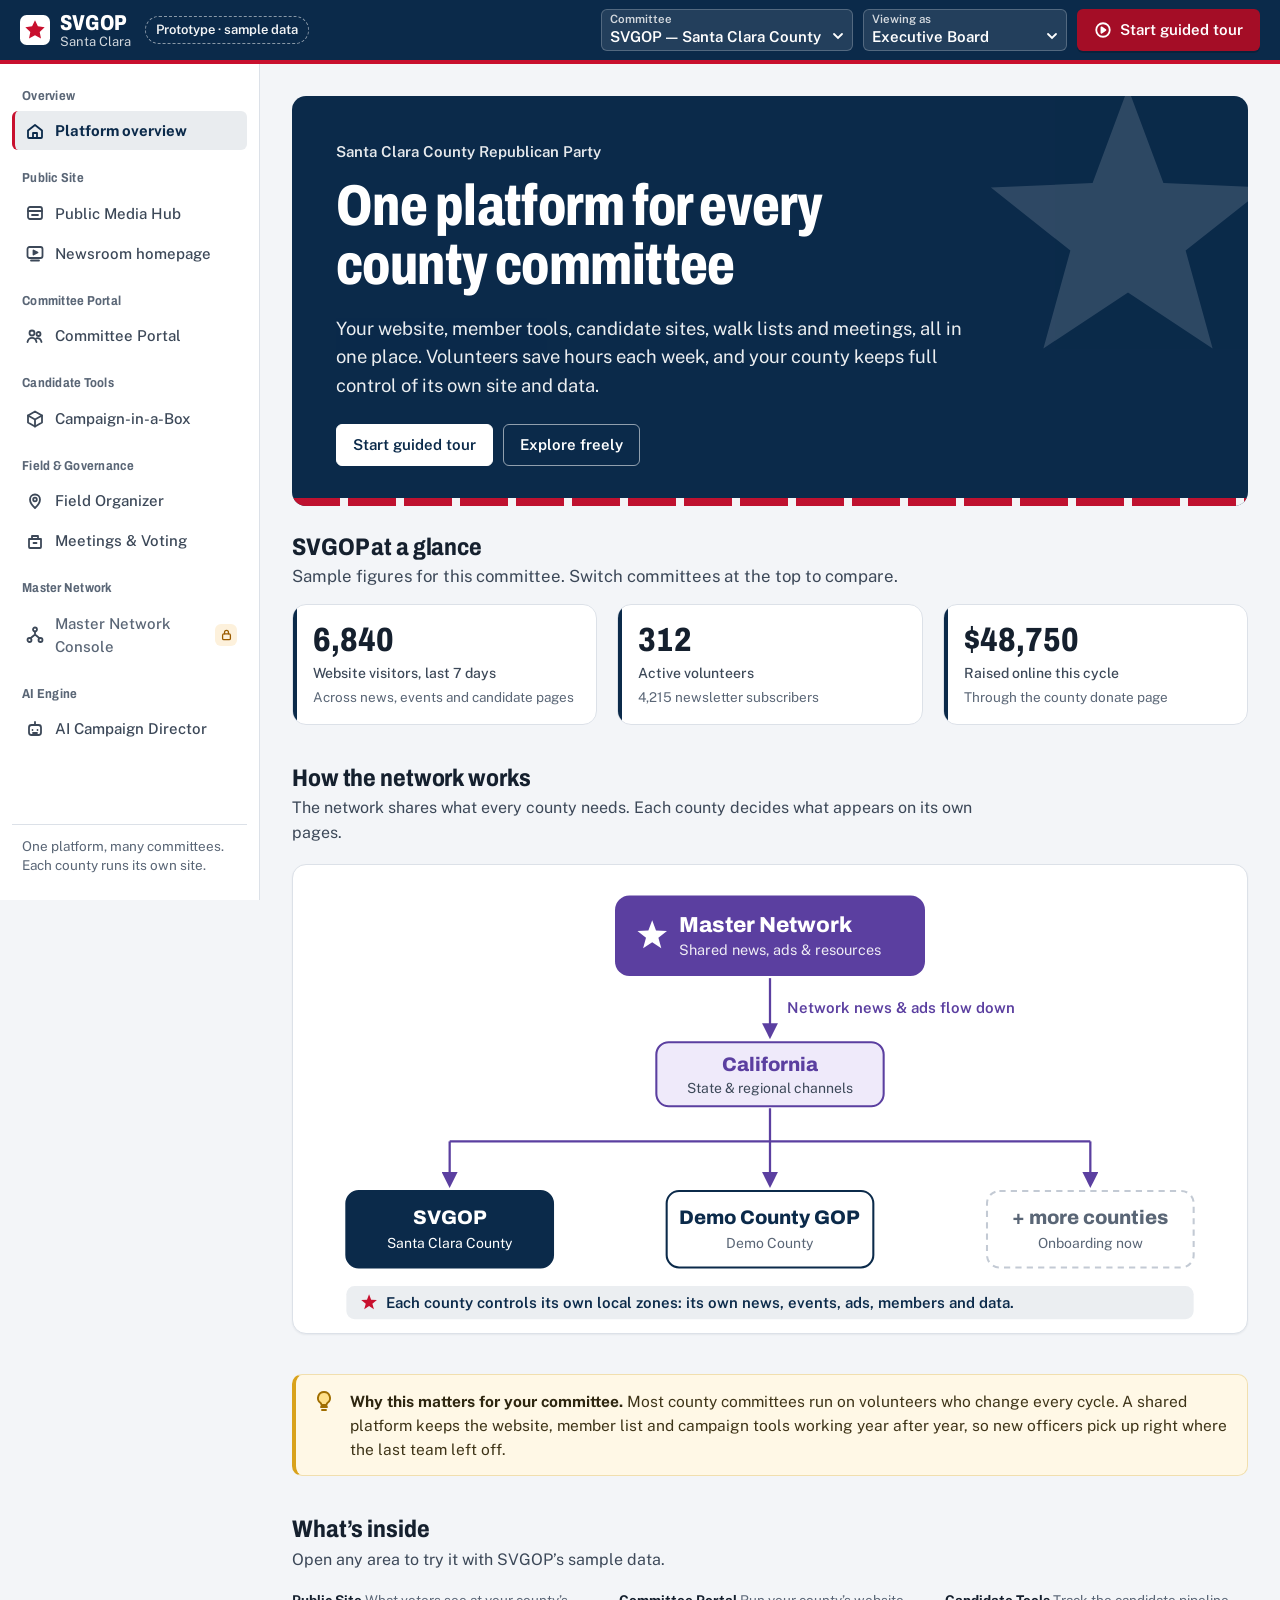
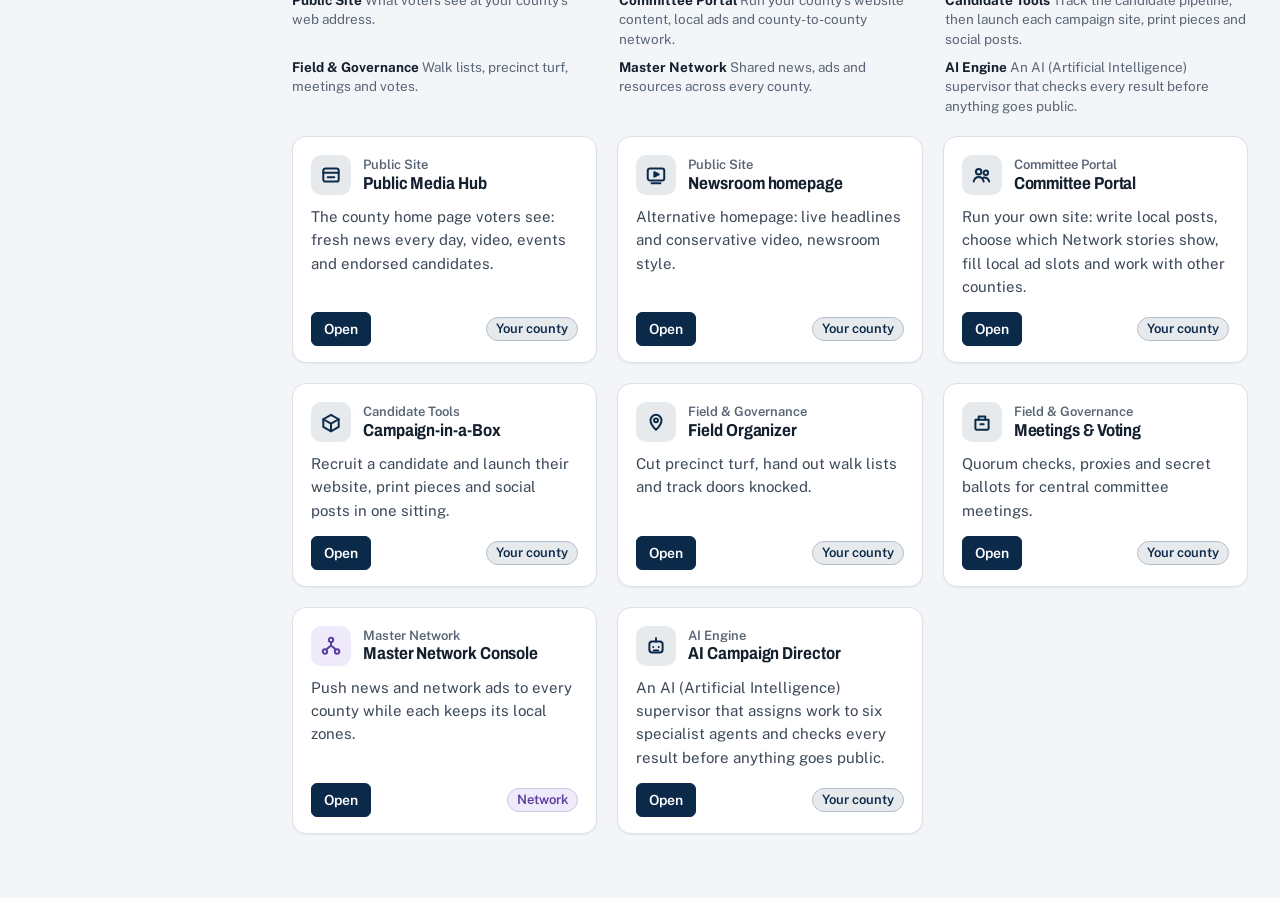
==== index.html @ c419fc0f "Import RCCC Network prototype from claude.ai artifact Static HTML/CSS/JS site, moved over as-is. ind" ====
<!doctype html>
<html lang="en">
<head>
  <meta charset="utf-8">
  <meta name="viewport" content="width=device-width,initial-scale=1,viewport-fit=cover">
  <title>RCCC Network Prototype</title>
  <meta name="description" content="Clickable stakeholder prototype of one shared platform for every Republican County Central Committee. Sample data only.">
  <style>:root{color-scheme:light;box-sizing:border-box;padding-top:env(safe-area-inset-top,0px);padding-bottom:env(safe-area-inset-bottom,0px)}html{scroll-padding-top:env(safe-area-inset-top,0px)}body{margin:0;padding:0;font:14px -apple-system,BlinkMacSystemFont,sans-serif;background:#fff;color:#000}img{max-width:100%}[hidden]:not([hidden=until-found i]){display:none!important}</style>
  <link rel="preconnect" href="https://fonts.googleapis.com">
  <link rel="preconnect" href="https://fonts.gstatic.com" crossorigin>
  <link rel="stylesheet" href="https://fonts.googleapis.com/css2?family=Archivo:wdth,wght@75..100,500..800&family=Public+Sans:ital,wght@0,400;0,500;0,600;0,700;1,400&display=swap">
  <link rel="stylesheet" href="styles.css">
</head>
<body>
  <a class="skip-link" href="#main">Skip to content</a>

  <header class="topbar" id="topbar">
    <button class="menu-btn" id="menu-btn" aria-label="Open menu" aria-controls="sidebar" aria-expanded="false">
      <svg width="22" height="22" viewBox="0 0 20 20" fill="none" stroke="currentColor" stroke-width="2" stroke-linecap="round"><path d="M3 5h14M3 10h14M3 15h14"/></svg>
    </button>

    <a class="wordmark" href="#/overview" aria-label="Home">
      <svg class="wordmark-star" width="30" height="30" viewBox="0 0 32 32" aria-hidden="true">
        <rect width="32" height="32" rx="7" fill="var(--brand-ink)"/>
        <path d="M16 5.5l3.1 6.6 7.2.9-5.3 5 1.4 7.1L16 21.6l-6.4 3.5 1.4-7.1-5.3-5 7.2-.9z" fill="var(--accent)"/>
      </svg>
      <span class="wordmark-text">
        <span class="wordmark-name" id="wordmark-name">SVGOP</span>
        <span class="wordmark-sub" id="wordmark-sub">Santa Clara County</span>
      </span>
    </a>

    <span class="proto-pill" title="Everything here is invented sample data">Prototype · sample data</span>

    <div class="spacer"></div>

    <div class="topbar-controls">
      <label class="switcher" data-tour="tenant-switcher">
        <span class="switcher-label">Committee</span>
        <select id="tenant-select" class="switcher-select" aria-label="Switch committee"></select>
      </label>
      <label class="switcher" data-tour="role-switcher">
        <span class="switcher-label">Viewing as</span>
        <select id="role-select" class="switcher-select" aria-label="Switch role"></select>
      </label>
      <button class="btn btn-tour" id="start-tour" data-tour="start-tour">
        <svg width="18" height="18" viewBox="0 0 20 20" fill="none" stroke="currentColor" stroke-width="2" stroke-linecap="round" stroke-linejoin="round" aria-hidden="true"><circle cx="10" cy="10" r="7.5"/><path d="M8.3 7l4.4 3-4.4 3z" fill="currentColor"/></svg>
        <span>Start guided tour</span>
      </button>
    </div>
  </header>

  <div class="shell">
    <nav class="sidebar" id="sidebar" data-tour="nav" aria-label="Main">
      <div id="nav-list"></div>
      <div class="sidebar-foot small">One platform, many committees. Each county runs its own site.</div>
    </nav>
    <div class="drawer-backdrop" id="drawer-backdrop" aria-hidden="true"></div>
    <main class="main" id="main" tabindex="-1"></main>
  </div>

  <div id="toasts" aria-live="polite"></div>

  <!-- Script order per contract. A missing file 404s and simply registers nothing. -->
  <script src="data.js"></script>
  <script src="core.js"></script>
  <script src="screens/overview.js"></script>
  <script src="screens/public-hub.js"></script>
  <script src="screens/master.js"></script>
  <script src="screens/portal.js"></script>
  <script src="screens/candidate.js"></script>
  <script src="screens/field.js"></script>
  <script src="screens/governance.js"></script>
  <script src="screens/director.js"></script>
  <script src="newsroom-data.js"></script>
  <script src="screens/newsroom.js"></script>
  <script src="tour.js"></script>

</body></html>
---- styles.css ----
/* styles.css — RCCC Network prototype design system (Agent 1).
   Type: Archivo (semi-condensed, heavy) for headings — the voice of yard signs and slate cards;
         Public Sans for body — designed for U.S. government services, very legible at small sizes.
   Layers (z-index): topbar 50 · drawer backdrop 55 · sidebar drawer 60 · modal 900 · toasts 1000.
   Tour overlays should sit at 2000+ (above everything, including modals).
   Header height: --topbar-h (64px desktop, 108px under 900px: two rows, wordmark/tour then switchers). */

:root {
  --brand: #0B2A4A;
  --brand-ink: #FFFFFF;
  --accent: #C8102E;
  --master: #5B3FA0;
  --master-soft: #EFEAFA;

  --bg: #F3F5F8;
  --surface: #FFFFFF;
  --surface-2: #F8F9FB;
  --line: #DCE1E8;
  --line-strong: #C3CAD4;
  --ink: #15202E;
  --ink-2: #3C4858;
  --ink-3: #5A6676;

  --ok: #1B7A43;   --ok-soft: #E3F4EA;
  --warn: #9A5B00; --warn-soft: #FDF1DC;
  --danger: #B42318; --danger-soft: #FDE7E5;
  --info: #1F5E9E; --info-soft: #E5EFFA;

  --font-head: 'Archivo', 'Arial Narrow', system-ui, sans-serif;
  --font-body: 'Public Sans', system-ui, -apple-system, 'Segoe UI', sans-serif;

  --r-sm: 6px;
  --r: 10px;
  --r-lg: 14px;
  --shadow-1: 0 1px 2px rgba(21, 32, 46, .06);
  --shadow-2: 0 10px 30px -12px rgba(21, 32, 46, .28);
  --topbar-h: 64px;
  --sidebar-w: 260px;
  --focus: 0 0 0 3px color-mix(in srgb, var(--brand) 35%, transparent);

  color-scheme: light;
}

*, *::before, *::after { box-sizing: border-box; }
html { -webkit-text-size-adjust: 100%; }
html, body { margin: 0; }
body {
  background: var(--bg);
  color: var(--ink);
  font-family: var(--font-body);
  font-size: 16px;
  line-height: 1.55;
  overflow-x: hidden;
  -webkit-font-smoothing: antialiased;
}
img, svg { max-width: 100%; }
a { color: var(--brand); text-underline-offset: 2px; }
a:hover { color: var(--accent); }
h1, h2, h3, h4 {
  font-family: var(--font-head);
  font-stretch: 85%;
  line-height: 1.15;
  margin: 0 0 .4em;
  color: var(--ink);
  letter-spacing: -0.005em;
}
h1 { font-size: clamp(1.9rem, 1.4rem + 1.8vw, 2.6rem); font-weight: 800; }
h2 { font-size: 1.5rem; font-weight: 750; }
h3 { font-size: 1.2rem; font-weight: 700; }
h4 { font-size: 1.05rem; font-weight: 700; }
p { margin: 0 0 .8em; }
p:last-child { margin-bottom: 0; }
:focus-visible { outline: none; box-shadow: var(--focus); border-radius: 4px; }
.skip-link { position: absolute; left: -9999px; top: 8px; z-index: 3000; background: var(--surface); padding: 8px 12px; border-radius: var(--r-sm); }
.skip-link:focus { left: 8px; }

/* ================= Shell ================= */
.topbar {
  position: sticky; top: 0; z-index: 50;
  height: var(--topbar-h);
  display: flex; align-items: center; gap: 14px;
  padding: 0 20px;
  background: var(--brand);
  color: var(--brand-ink);
  border-bottom: 4px solid var(--accent);
  transition: background-color .35s ease, border-color .35s ease;
}
.menu-btn {
  display: none;
  background: transparent; border: 0; color: inherit; cursor: pointer;
  width: 40px; height: 40px; border-radius: var(--r-sm);
  align-items: center; justify-content: center;
}
.menu-btn:hover { background: rgba(255,255,255,.12); }
.wordmark { display: flex; align-items: center; gap: 10px; color: inherit; text-decoration: none; min-width: 0; }
.wordmark:hover { color: inherit; }
.wordmark-star { flex: none; }
.wordmark-text { display: flex; flex-direction: column; line-height: 1.05; min-width: 0; }
.wordmark-name { font-family: var(--font-head); font-stretch: 80%; font-weight: 800; font-size: 1.35rem; letter-spacing: .01em; white-space: nowrap; }
.wordmark-sub { font-size: 13px; opacity: .82; white-space: nowrap; }
.proto-pill {
  font-size: 13px; font-weight: 600; white-space: nowrap;
  padding: 3px 10px; border-radius: 999px;
  border: 1px dashed rgba(255,255,255,.55);
  color: inherit; opacity: .95;
}
.topbar-controls { display: flex; align-items: center; gap: 10px; }
.switcher {
  display: flex; flex-direction: column; gap: 0;
  background: rgba(255,255,255,.1);
  border: 1px solid rgba(255,255,255,.22);
  border-radius: var(--r-sm);
  padding: 3px 8px 4px;
}
.switcher-label { font-size: 11.5px; opacity: .8; line-height: 1.2; font-weight: 600; }
/* note: 11.5px label is decorative chrome next to a 15px control; real content min is 13px */
.switcher-select {
  appearance: none; -webkit-appearance: none;
  background: transparent url("data:image/svg+xml,%3Csvg xmlns='http://www.w3.org/2000/svg' width='12' height='12' viewBox='0 0 12 12'%3E%3Cpath d='M2 4l4 4 4-4' fill='none' stroke='white' stroke-width='1.8' stroke-linecap='round'/%3E%3C/svg%3E") no-repeat right 0 center;
  border: 0; color: inherit; font: 600 15px/1.3 var(--font-body);
  padding: 0 18px 0 0; cursor: pointer; max-width: 260px;
}
.switcher-select option { color: var(--ink); background: #fff; }
.switcher:focus-within { box-shadow: 0 0 0 3px rgba(255,255,255,.45); }
/* .btn.btn-tour outranks .btn defined later */
.btn.btn-tour {
  background: color-mix(in srgb, var(--accent) 82%, black); color: #fff; border-color: transparent;
  box-shadow: 0 2px 0 rgba(0,0,0,.18);
}
.btn.btn-tour:hover { color: #fff; background: color-mix(in srgb, var(--accent) 70%, black); }

.shell { display: flex; align-items: flex-start; min-height: calc(100vh - var(--topbar-h)); }
.sidebar {
  position: sticky; top: var(--topbar-h);
  width: var(--sidebar-w); flex: none;
  height: calc(100vh - var(--topbar-h));
  overflow-y: auto;
  background: var(--surface);
  border-right: 1px solid var(--line);
  padding: 18px 12px 24px;
  display: flex; flex-direction: column;
}
#nav-list { flex: 1; }
.nav-group { margin-bottom: 14px; }
.nav-group-label {
  font-family: var(--font-head); font-stretch: 85%; font-weight: 700;
  font-size: 13px; color: var(--ink-3);
  padding: 4px 10px; letter-spacing: .02em;
}
.nav-item {
  display: flex; align-items: center; gap: 10px;
  padding: 8px 10px; margin: 1px 0;
  border-radius: var(--r-sm);
  color: var(--ink-2); text-decoration: none; font-weight: 500; font-size: 15px;
  border-left: 3px solid transparent;
}
.nav-item:hover { background: var(--surface-2); color: var(--ink); }
.nav-item.active {
  background: color-mix(in srgb, var(--brand) 9%, white);
  color: var(--brand); font-weight: 700;
  border-left-color: var(--accent);
}
.nav-icon { display: inline-flex; width: 20px; height: 20px; flex: none; }
.nav-icon svg { width: 20px; height: 20px; }
.nav-text { flex: 1; min-width: 0; }
.nav-item .lock { margin-left: auto; }
.nav-item.is-locked .nav-text { color: var(--ink-3); }
.nav-item.is-locked.active .nav-text { color: var(--brand); }
.sidebar-foot { color: var(--ink-3); padding: 12px 10px 0; border-top: 1px solid var(--line); margin-top: 8px; }
.drawer-backdrop { display: none; }

.main { flex: 1; min-width: 0; outline: none; }
.screen { min-height: 60vh; }

/* ================= Layout ================= */
.page { max-width: 1180px; margin: 0 auto; padding: 32px 32px 64px; }
.page-head { display: flex; flex-wrap: wrap; align-items: flex-end; gap: 12px 20px; margin-bottom: 24px; }
.page-head > :first-child { flex: 1 1 340px; min-width: 0; }
.page-head h1 { margin-bottom: .15em; }
.page-head p { color: var(--ink-2); font-size: 1.05rem; max-width: 68ch; margin: 0; }
.grid-2, .grid-3, .grid-4 { display: grid; gap: 20px; }
.grid-2 { grid-template-columns: repeat(2, minmax(0, 1fr)); }
.grid-3 { grid-template-columns: repeat(3, minmax(0, 1fr)); }
.grid-4 { grid-template-columns: repeat(4, minmax(0, 1fr)); }
@media (max-width: 1000px) {
  .ov-legend { grid-template-columns: repeat(2, minmax(0, 1fr)); }
  .grid-4 { grid-template-columns: repeat(2, minmax(0, 1fr)); }
}
@media (max-width: 720px) {
  .grid-2, .grid-3, .grid-4 { grid-template-columns: minmax(0, 1fr); }
}
.stack { display: flex; flex-direction: column; gap: 16px; }
.stack > * { margin-top: 0; margin-bottom: 0; }
.row { display: flex; flex-wrap: wrap; align-items: center; gap: 10px; }
.spacer { flex: 1; }

/* ================= Surfaces ================= */
.card {
  background: var(--surface);
  border: 1px solid var(--line);
  border-radius: var(--r-lg);
  box-shadow: var(--shadow-1);
  min-width: 0;
}
.card-head {
  display: flex; align-items: center; flex-wrap: wrap; gap: 8px 12px;
  padding: 16px 20px; border-bottom: 1px solid var(--line);
}
.card-head h2, .card-head h3, .card-head h4 { margin: 0; font-size: 1.15rem; }
.card-body { padding: 20px; }
.card > .card-body + .card-body { border-top: 1px solid var(--line); }
.muted { color: var(--ink-3); }
.small { font-size: 13.5px; line-height: 1.45; }

.kpi {
  background: var(--surface); border: 1px solid var(--line); border-radius: var(--r-lg);
  padding: 18px 20px 16px; position: relative; overflow: hidden; min-width: 0;
}
.kpi::before { content: ''; position: absolute; left: 0; top: 0; bottom: 0; width: 4px; background: var(--brand); }
.kpi-value {
  font-family: var(--font-head); font-stretch: 80%; font-weight: 800;
  font-size: 2.1rem; line-height: 1.05; color: var(--ink);
  font-variant-numeric: tabular-nums;
}
.kpi-label { font-size: 14px; color: var(--ink-2); margin-top: 4px; font-weight: 500; }
.kpi-delta { display: inline-flex; align-items: center; gap: 3px; font-size: 13.5px; font-weight: 700; margin-top: 6px; }
.kpi-delta.up { color: var(--ok); }
.kpi-delta.up::before { content: '▲'; font-size: 10px; }
.kpi-delta.down { color: var(--danger); }
.kpi-delta.down::before { content: '▼'; font-size: 10px; }

/* ================= Controls ================= */
.btn {
  display: inline-flex; align-items: center; justify-content: center; gap: 8px;
  min-height: 42px; padding: 9px 16px;
  font: 600 15px/1.2 var(--font-body);
  color: var(--ink); background: var(--surface);
  border: 1px solid var(--line-strong); border-radius: var(--r-sm);
  cursor: pointer; text-decoration: none; white-space: nowrap;
  transition: background-color .15s ease, border-color .15s ease, color .15s ease;
}
.btn:hover { background: var(--surface-2); border-color: var(--ink-3); color: var(--ink); }
.btn:disabled, .btn[aria-disabled="true"] { opacity: .5; cursor: not-allowed; }
.btn-primary { background: var(--brand); color: var(--brand-ink); border-color: var(--brand); }
.btn-primary:hover { background: color-mix(in srgb, var(--brand) 86%, black); border-color: color-mix(in srgb, var(--brand) 86%, black); color: var(--brand-ink); }
.btn-ghost { background: transparent; border-color: transparent; color: var(--brand); }
.btn-ghost:hover { background: color-mix(in srgb, var(--brand) 8%, transparent); border-color: transparent; color: var(--brand); }
.btn-sm { min-height: 34px; padding: 6px 12px; font-size: 14px; }

.input, .select, .textarea {
  width: 100%; max-width: 100%;
  font: 400 16px/1.4 var(--font-body); color: var(--ink);
  background: var(--surface); border: 1px solid var(--line-strong); border-radius: var(--r-sm);
  padding: 10px 12px; min-height: 44px;
}
.textarea { min-height: 110px; resize: vertical; line-height: 1.5; }
.select {
  appearance: none; -webkit-appearance: none; padding-right: 36px;
  background: var(--surface) url("data:image/svg+xml,%3Csvg xmlns='http://www.w3.org/2000/svg' width='12' height='12' viewBox='0 0 12 12'%3E%3Cpath d='M2 4l4 4 4-4' fill='none' stroke='%233C4858' stroke-width='1.8' stroke-linecap='round'/%3E%3C/svg%3E") no-repeat right 12px center;
}
.input:focus, .select:focus, .textarea:focus { outline: none; border-color: var(--brand); box-shadow: var(--focus); }
.input::placeholder, .textarea::placeholder { color: #7A8594; }

/* .toggle: wrap a checkbox -> <label class="toggle"><input type="checkbox"> Label</label>
   or use it directly on the input: <input type="checkbox" class="toggle"> */
.toggle { display: inline-flex; align-items: center; gap: 10px; cursor: pointer; font-weight: 500; }
input[type="checkbox"].toggle, .toggle input[type="checkbox"] {
  appearance: none; -webkit-appearance: none; margin: 0; flex: none;
  width: 44px; height: 26px; border-radius: 999px;
  background: var(--line-strong); position: relative; cursor: pointer;
  transition: background-color .18s ease;
}
input[type="checkbox"].toggle::after, .toggle input[type="checkbox"]::after {
  content: ''; position: absolute; top: 3px; left: 3px; width: 20px; height: 20px;
  border-radius: 50%; background: #fff; box-shadow: 0 1px 2px rgba(0,0,0,.25);
  transition: transform .18s ease;
}
input[type="checkbox"].toggle:checked, .toggle input[type="checkbox"]:checked { background: var(--brand); }
input[type="checkbox"].toggle:checked::after, .toggle input[type="checkbox"]:checked::after { transform: translateX(18px); }
input[type="checkbox"].toggle:focus-visible, .toggle input[type="checkbox"]:focus-visible { box-shadow: var(--focus); }

.tabs {
  display: flex; gap: 4px; overflow-x: auto; max-width: 100%;
  border-bottom: 1px solid var(--line); margin-bottom: 20px;
  scrollbar-width: thin;
}
.tab {
  appearance: none; background: none; border: 0; cursor: pointer;
  font: 600 15px/1.2 var(--font-body); color: var(--ink-3);
  padding: 12px 14px 11px; border-bottom: 3px solid transparent; margin-bottom: -1px;
  white-space: nowrap; text-decoration: none;
}
.tab:hover { color: var(--ink); }
.tab.active { color: var(--brand); border-bottom-color: var(--accent); }

.chip {
  display: inline-flex; align-items: center; gap: 6px;
  min-height: 34px; padding: 5px 13px;
  font: 500 14px/1.2 var(--font-body); color: var(--ink-2);
  background: var(--surface); border: 1px solid var(--line-strong); border-radius: 999px;
  cursor: pointer; white-space: nowrap;
}
.chip:hover { border-color: var(--ink-3); color: var(--ink); }
.chip.active { background: var(--brand); color: var(--brand-ink); border-color: var(--brand); }

/* ================= Status ================= */
.badge {
  display: inline-flex; align-items: center; gap: 5px;
  font: 600 13px/1.2 var(--font-body);
  padding: 3px 9px; border-radius: 999px; white-space: nowrap;
  background: var(--surface-2); color: var(--ink-2); border: 1px solid var(--line);
}
.badge-master { background: var(--master-soft); color: var(--master); border-color: color-mix(in srgb, var(--master) 30%, white); }
.badge-local { background: color-mix(in srgb, var(--brand) 10%, white); color: var(--brand); border-color: color-mix(in srgb, var(--brand) 30%, white); }
.badge-ok { background: var(--ok-soft); color: var(--ok); border-color: color-mix(in srgb, var(--ok) 25%, white); }
.badge-warn { background: var(--warn-soft); color: var(--warn); border-color: color-mix(in srgb, var(--warn) 25%, white); }
.badge-danger { background: var(--danger-soft); color: var(--danger); border-color: color-mix(in srgb, var(--danger) 25%, white); }
.lock {
  display: inline-flex; align-items: center; justify-content: center;
  width: 22px; height: 22px; border-radius: 6px; flex: none;
  color: var(--warn); background: var(--warn-soft);
}
.lock:empty::before {
  content: ''; width: 13px; height: 13px; background: currentColor;
  -webkit-mask: url("data:image/svg+xml,%3Csvg xmlns='http://www.w3.org/2000/svg' viewBox='0 0 20 20' fill='none' stroke='black' stroke-width='2.2' stroke-linecap='round'%3E%3Crect x='4' y='9' width='12' height='9' rx='2'/%3E%3Cpath d='M7 9V6.5a3 3 0 0 1 6 0V9'/%3E%3C/svg%3E") center/contain no-repeat;
          mask: url("data:image/svg+xml,%3Csvg xmlns='http://www.w3.org/2000/svg' viewBox='0 0 20 20' fill='none' stroke='black' stroke-width='2.2' stroke-linecap='round'%3E%3Crect x='4' y='9' width='12' height='9' rx='2'/%3E%3Cpath d='M7 9V6.5a3 3 0 0 1 6 0V9'/%3E%3C/svg%3E") center/contain no-repeat;
}

/* ================= Ad slots / zones ================= */
.ad-slot {
  position: relative;
  border: 2px dashed var(--slot-color, var(--line-strong));
  border-radius: var(--r);
  background: color-mix(in srgb, var(--slot-color, #888) 5%, white);
  padding: 30px 16px 16px;
  min-height: 72px;
  min-width: 0;
}
.ad-slot::before {
  position: absolute; top: -2px; left: -2px;
  padding: 3px 10px 4px;
  font: 700 12.5px/1.2 var(--font-body); letter-spacing: .01em;
  color: #fff; background: var(--slot-color);
  border-radius: var(--r) 0 var(--r-sm) 0;
}
.ad-slot.master { --slot-color: var(--master); }
.ad-slot.master::before { content: 'Network slot'; }
.ad-slot.local { --slot-color: var(--brand); }
.ad-slot.local::before { content: 'Local slot'; color: var(--brand-ink); }

/* ================= Tables ================= */
.table-wrap { width: 100%; overflow-x: auto; border: 1px solid var(--line); border-radius: var(--r); background: var(--surface); }
.table { width: 100%; border-collapse: collapse; font-size: 15px; }
.table th, .table td { text-align: left; padding: 11px 14px; border-bottom: 1px solid var(--line); vertical-align: middle; }
.table th {
  font-family: var(--font-head); font-stretch: 85%; font-weight: 700; font-size: 14px;
  color: var(--ink-2); background: var(--surface-2); white-space: nowrap;
}
.table tbody tr:nth-child(even) td { background: #FAFBFC; }
.table tbody tr:hover td { background: color-mix(in srgb, var(--brand) 5%, white); }
.table tbody tr:last-child td { border-bottom: 0; }
.table td.num, .table th.num { text-align: right; font-variant-numeric: tabular-nums; }

/* ================= Explain callout ================= */
.explain {
  position: relative;
  display: block;
  background: #FFF8E6;
  border: 1px solid #F1DFAE;
  border-left: 4px solid #D9A21B;
  border-radius: var(--r);
  padding: 14px 18px 14px 54px;
  color: #3E3418;
  font-size: 15.5px; line-height: 1.55;
}
.explain::before {
  content: ''; position: absolute; left: 16px; top: 14px; width: 24px; height: 24px;
  background: url("data:image/svg+xml,%3Csvg xmlns='http://www.w3.org/2000/svg' viewBox='0 0 24 24' fill='none' stroke='%23A06E00' stroke-width='1.9' stroke-linecap='round' stroke-linejoin='round'%3E%3Cpath d='M9 18h6M10 21h4'/%3E%3Cpath d='M12 3a6 6 0 0 0-3.6 10.8c.6.5 1 1.2 1 2V16h5.2v-.2c0-.8.4-1.5 1-2A6 6 0 0 0 12 3z' fill='%23FFE08A'/%3E%3C/svg%3E") center/contain no-repeat;
}
.explain strong:first-child, .explain b:first-child { color: #2E2610; }
.explain h4, .explain .explain-title { font-family: var(--font-head); font-size: 1.02rem; margin: 0 0 3px; color: #2E2610; }

/* ================= Phone frame ================= */
.phone {
  width: 390px; height: 780px; max-width: 100%;
  margin: 0 auto;
  border: 12px solid #1B222C; border-radius: 46px;
  background: #fff;
  box-shadow: var(--shadow-2), inset 0 0 0 1px rgba(255,255,255,.06);
  position: relative; overflow: hidden;
  display: flex; flex-direction: column;
}
.phone::before {
  content: ''; position: absolute; top: 8px; left: 50%; transform: translateX(-50%);
  width: 110px; height: 26px; border-radius: 16px; background: #1B222C; z-index: 3;
}
.phone > * { flex: none; }
.phone-screen, .phone .phone-body { flex: 1; overflow-y: auto; overflow-x: hidden; padding-top: 42px; }
@media (max-width: 440px) {
  .phone { width: 100%; height: 680px; border-width: 9px; border-radius: 36px; }
}

/* ================= Toasts ================= */
#toasts {
  position: fixed; right: 20px; bottom: 20px; z-index: 1000;
  display: flex; flex-direction: column; gap: 10px; align-items: flex-end;
  pointer-events: none; max-width: calc(100vw - 32px);
}
.toast {
  pointer-events: auto; cursor: pointer;
  display: flex; align-items: flex-start; gap: 10px;
  max-width: 420px; padding: 12px 16px;
  background: #18222F; color: #fff; border-radius: var(--r);
  box-shadow: var(--shadow-2); font-size: 15px; line-height: 1.4;
  opacity: 0; transform: translateY(8px);
  transition: opacity .2s ease, transform .2s ease;
}
.toast.in { opacity: 1; transform: none; }
.toast.out { opacity: 0; transform: translateY(4px); }
.toast-dot { width: 10px; height: 10px; border-radius: 50%; margin-top: 5px; flex: none; background: #7FB2E5; }
.toast-ok .toast-dot { background: #5BD08A; }
.toast-warn .toast-dot { background: #F5B941; }

/* ================= Modal ================= */
.modal-backdrop {
  position: fixed; inset: 0; z-index: 900;
  background: rgba(15, 22, 32, .5);
  display: flex; align-items: center; justify-content: center; padding: 16px;
  opacity: 0; transition: opacity .18s ease;
}
.modal-backdrop.in { opacity: 1; }
.modal {
  width: min(560px, 100%); max-height: calc(100vh - 32px);
  display: flex; flex-direction: column;
  background: var(--surface); border-radius: var(--r-lg); box-shadow: var(--shadow-2);
  transform: translateY(8px); transition: transform .18s ease;
}
.modal-backdrop.in .modal { transform: none; }
.modal-head { display: flex; align-items: center; gap: 12px; padding: 18px 20px 12px; }
.modal-head h2 { margin: 0; flex: 1; font-size: 1.35rem; }
.modal-body { padding: 4px 20px 16px; overflow-y: auto; }
.modal-foot { display: flex; flex-wrap: wrap; justify-content: flex-end; gap: 10px; padding: 14px 20px; border-top: 1px solid var(--line); }

/* ================= States ================= */
.loading-card .card-body, .error-card .card-body { text-align: center; padding: 48px 24px; }
.error-card { border-color: color-mix(in srgb, var(--danger) 35%, white); }
.spinner {
  width: 34px; height: 34px; margin: 0 auto 16px; border-radius: 50%;
  border: 3px solid var(--line); border-top-color: var(--brand);
  animation: spin .9s linear infinite;
}
@keyframes spin { to { transform: rotate(360deg); } }
.avatar { display: inline-block; vertical-align: middle; flex: none; }

/* ================= Overview screen (scoped) ================= */
.ov-hero {
  position: relative; overflow: hidden;
  background: var(--brand); color: var(--brand-ink);
  border-radius: var(--r-lg);
  padding: 44px 44px 40px;
  margin-bottom: 28px;
}
.ov-hero::after {
  /* bunting stripe: brand accent band at the base, like a campaign banner */
  content: ''; position: absolute; left: 0; right: 0; bottom: 0; height: 8px;
  background: repeating-linear-gradient(90deg, var(--accent) 0 48px, #fff 48px 56px);
  opacity: .95;
}
.ov-hero h1 {
  color: inherit; font-stretch: 75%; font-weight: 800;
  font-size: clamp(2.2rem, 1.4rem + 3vw, 3.6rem); line-height: 1.02;
  max-width: 17ch; margin-bottom: .35em; letter-spacing: -0.01em;
}
.ov-hero p { font-size: 1.15rem; max-width: 58ch; opacity: .92; margin-bottom: 24px; }
.ov-hero .btn-primary { background: var(--brand-ink); color: var(--brand); border-color: var(--brand-ink); }
.ov-hero .btn-primary:hover { background: color-mix(in srgb, var(--brand-ink) 88%, var(--brand)); color: var(--brand); }
.ov-hero .btn-outline { background: transparent; color: var(--brand-ink); border-color: color-mix(in srgb, var(--brand-ink) 55%, transparent); }
.ov-hero .btn-outline:hover { background: rgba(255,255,255,.1); color: var(--brand-ink); }
.ov-hero-stars { position: absolute; right: -30px; top: -20px; width: 300px; opacity: .14; pointer-events: none; color: var(--brand-ink); }
.ov-hero-county { display: inline-block; font-weight: 600; font-size: 15px; margin-bottom: 14px; opacity: .9; }
.ov-section { margin-top: 40px; scroll-margin-top: calc(var(--topbar-h) + 16px); }
.ov-section > h2 { margin-bottom: 4px; }
.ov-section > .ov-lede { color: var(--ink-2); margin-bottom: 18px; max-width: 70ch; }
.ov-diagram { padding: 16px 12px 8px; color: var(--ink); }
.ov-diagram svg { display: block; width: 100%; height: auto; }
.ov-diagram .ov-diagram-m { display: none; }
.ov-group { margin-top: 26px; }
.ov-group-head { display: flex; align-items: center; gap: 10px; margin-bottom: 12px; }
.ov-group-head h3 { margin: 0; font-size: 1.15rem; }
.ov-group-head .ov-rule { flex: 1; height: 1px; background: var(--line); }
.ov-mod { display: flex; flex-direction: column; gap: 10px; padding: 18px 18px 16px; height: 100%; }
.ov-mod-top { display: flex; align-items: center; gap: 12px; }
.ov-mod-icon {
  width: 40px; height: 40px; border-radius: 10px; flex: none;
  display: inline-flex; align-items: center; justify-content: center;
  background: color-mix(in srgb, var(--brand) 10%, white); color: var(--brand);
}
.ov-mod-icon.is-master { background: var(--master-soft); color: var(--master); }
.ov-mod-icon svg { width: 22px; height: 22px; }
.ov-mod h4 { margin: 0; font-size: 1.08rem; }
.ov-mod-titles { display: flex; flex-direction: column; min-width: 0; }
.ov-mod-group { font-size: 13px; font-weight: 600; color: var(--ink-3); line-height: 1.3; }
.ov-legend { display: grid; grid-template-columns: repeat(3, minmax(0, 1fr)); gap: 8px 24px; margin: 0 0 20px; color: var(--ink-2); }
.ov-legend-item strong { color: var(--ink); }
.ov-mod p { color: var(--ink-2); font-size: 15px; flex: 1; margin: 0; }
.ov-mod .row { margin-top: 4px; }
.ov-mod.is-placeholder { background: var(--surface-2); border-style: dashed; }

@media (max-width: 720px) {
  .ov-hero { padding: 28px 22px 32px; }
  .ov-hero-stars { width: 180px; }
  .ov-diagram .ov-diagram-d { display: none; }
  .ov-diagram .ov-diagram-m { display: block; }
  .ov-legend { grid-template-columns: minmax(0, 1fr); }
}

/* ================= Responsive shell ================= */
@media (max-width: 1180px) {
  .proto-pill { display: none; }
  .switcher-select { max-width: 170px; }
}
@media (max-width: 900px) {
  :root { --topbar-h: 108px; }
  .topbar { padding: 0 10px; gap: 8px; }
  .menu-btn { display: inline-flex; flex: none; }
  .wordmark-sub { display: none; }
  .wordmark-name { font-size: 1.15rem; }
  .wordmark-star { width: 26px; height: 26px; }
  /* phone: two-row header. Row 1 = menu, wordmark, tour. Row 2 = committee + role switchers. */
  .topbar { height: var(--topbar-h); flex-wrap: wrap; align-content: center; padding: 6px 10px 8px; row-gap: 6px; }
  .topbar-controls { display: contents; }
  .switcher { order: 2; flex: 1 1 40%; min-width: 0; padding: 2px 8px 3px; }
  .switcher-label { font-size: 11.5px; }
  .switcher-select { font-size: 14px; max-width: none; width: 100%; padding-right: 16px; text-overflow: ellipsis; }
  .btn.btn-tour { min-height: 38px; padding: 6px 10px; }
  .sidebar {
    position: fixed; top: var(--topbar-h); left: 0; bottom: 0; height: auto;
    z-index: 60; width: min(300px, 86vw);
    transform: translateX(-105%); transition: transform .22s ease;
    box-shadow: var(--shadow-2);
  }
  body.drawer-open .sidebar { transform: none; }
  .drawer-backdrop {
    display: block; position: fixed; inset: var(--topbar-h) 0 0 0; z-index: 55;
    background: rgba(15,22,32,.4); opacity: 0; pointer-events: none; transition: opacity .2s ease;
  }
  body.drawer-open .drawer-backdrop { opacity: 1; pointer-events: auto; }
  .page { padding: 22px 16px 48px; }
  .proto-pill { display: inline-block; font-size: 13px; padding: 2px 8px; }
}
@media (max-width: 560px) {
  .btn-tour span { display: none; }
  .btn.btn-tour { width: 40px; padding: 0; }
  .topbar { column-gap: 6px; }
  .wordmark { gap: 6px; }
  .wordmark-star { width: 24px; height: 24px; }
  .wordmark-name { max-width: 72px; overflow: hidden; text-overflow: ellipsis; font-size: 1.1rem; }
  .proto-pill { font-size: 12.5px; padding: 2px 7px; }
  #toasts { left: 16px; right: 16px; bottom: 48px; align-items: stretch; }
  .toast { max-width: none; }
}

@media (prefers-reduced-motion: reduce) {
  *, *::before, *::after { transition-duration: 0s !important; animation-duration: 0s !important; }
}
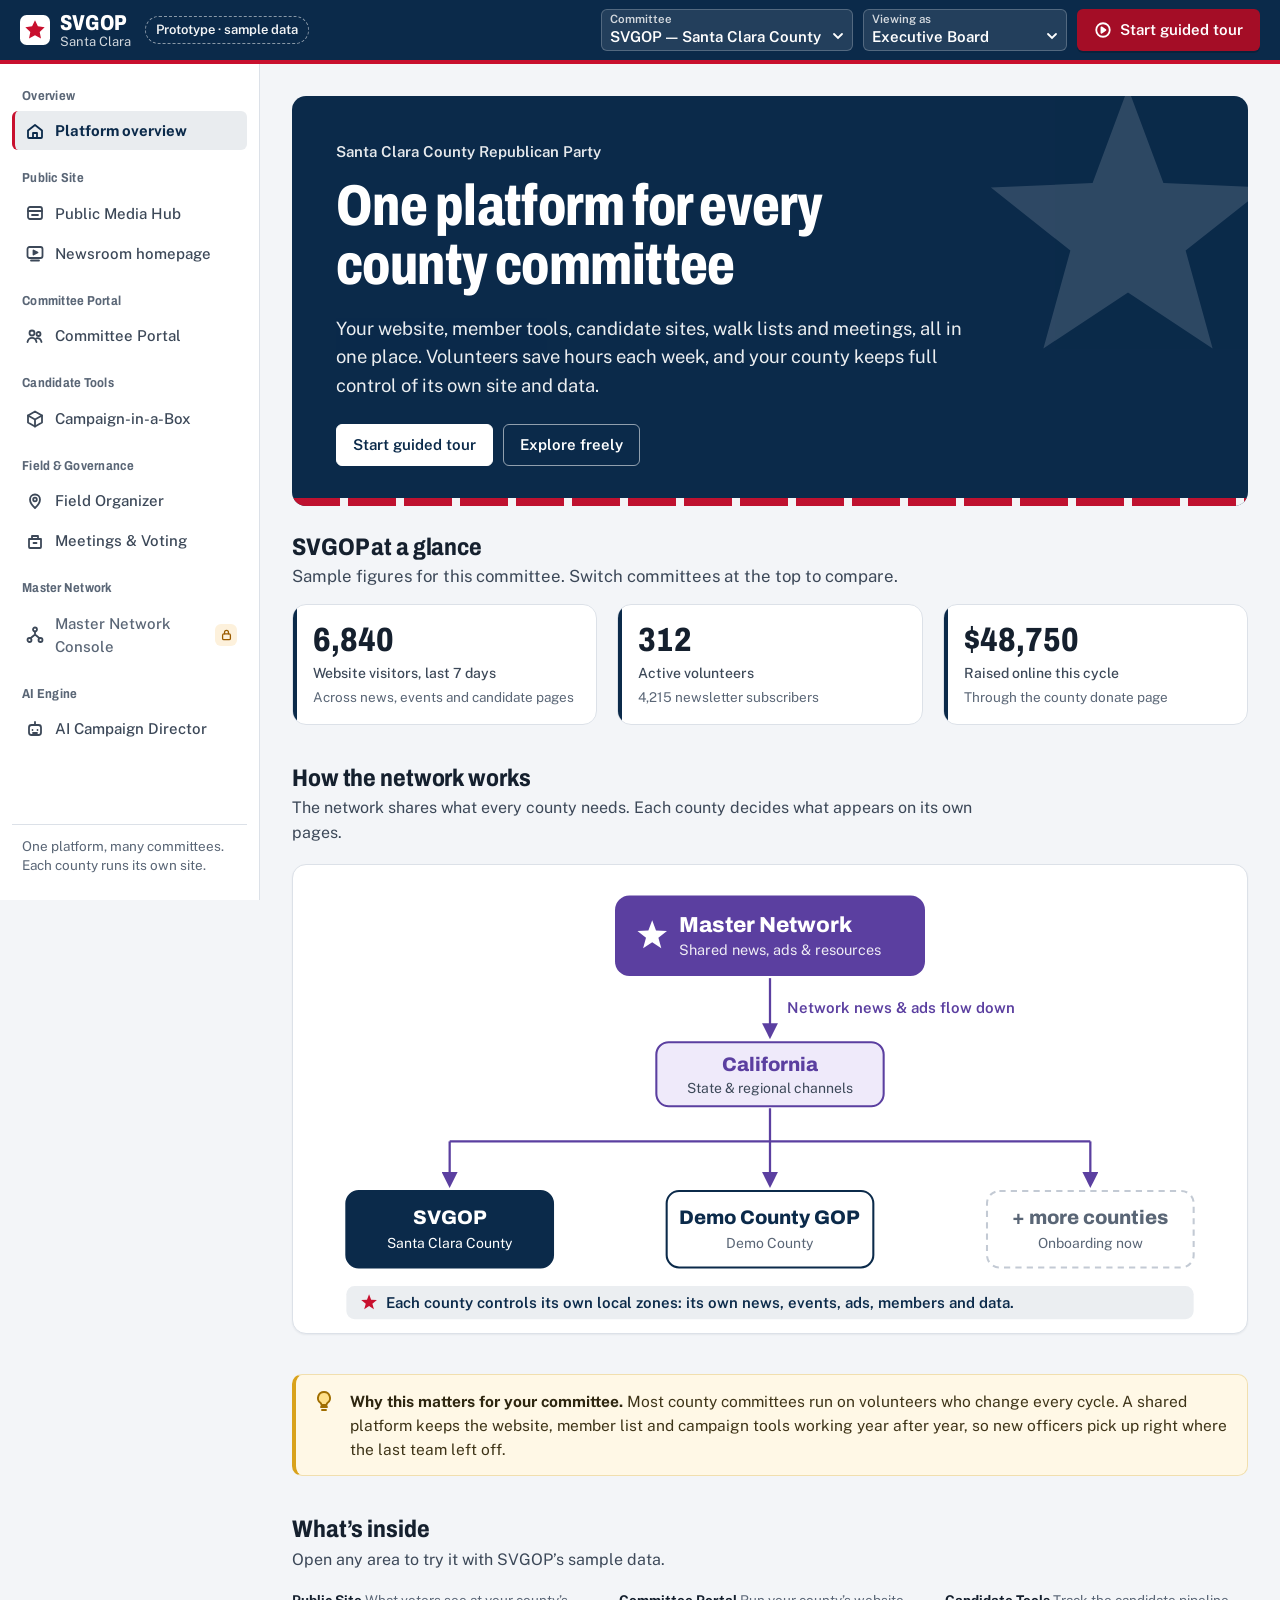
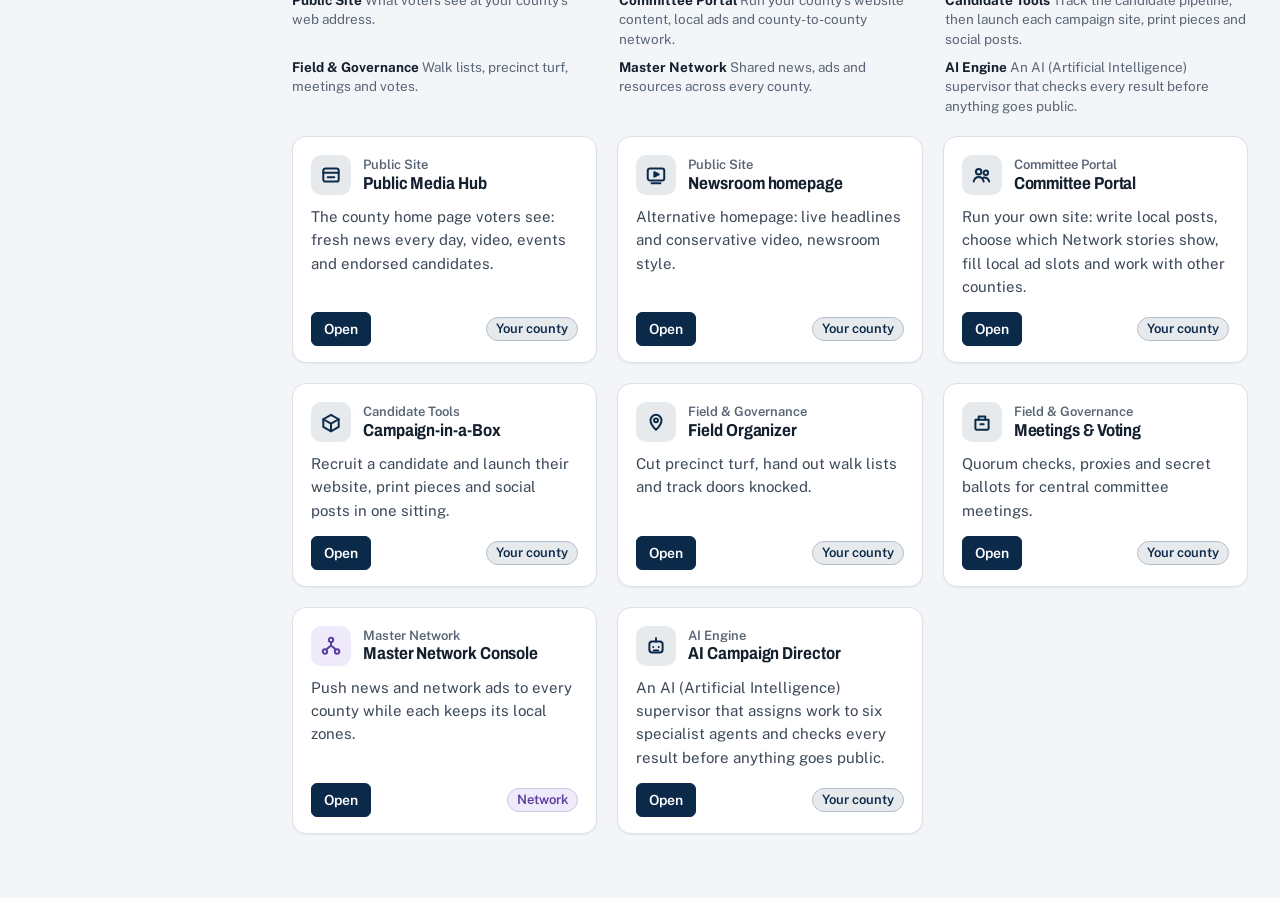
==== commit 0c2aff61: "Put the voter guide and committee info above the fold Imports SVGOP's 2026 General Election voter gu" ====
--- a/index.html
+++ b/index.html
@@ -64,6 +64,8 @@
   <!-- Script order per contract. A missing file 404s and simply registers nothing. -->
   <script src="data.js"></script>
   <script src="core.js"></script>
+  <script src="voter-guide-data.js"></script>
+  <script src="voter-guide.js"></script>
   <script src="screens/overview.js"></script>
   <script src="screens/public-hub.js"></script>
   <script src="screens/master.js"></script>
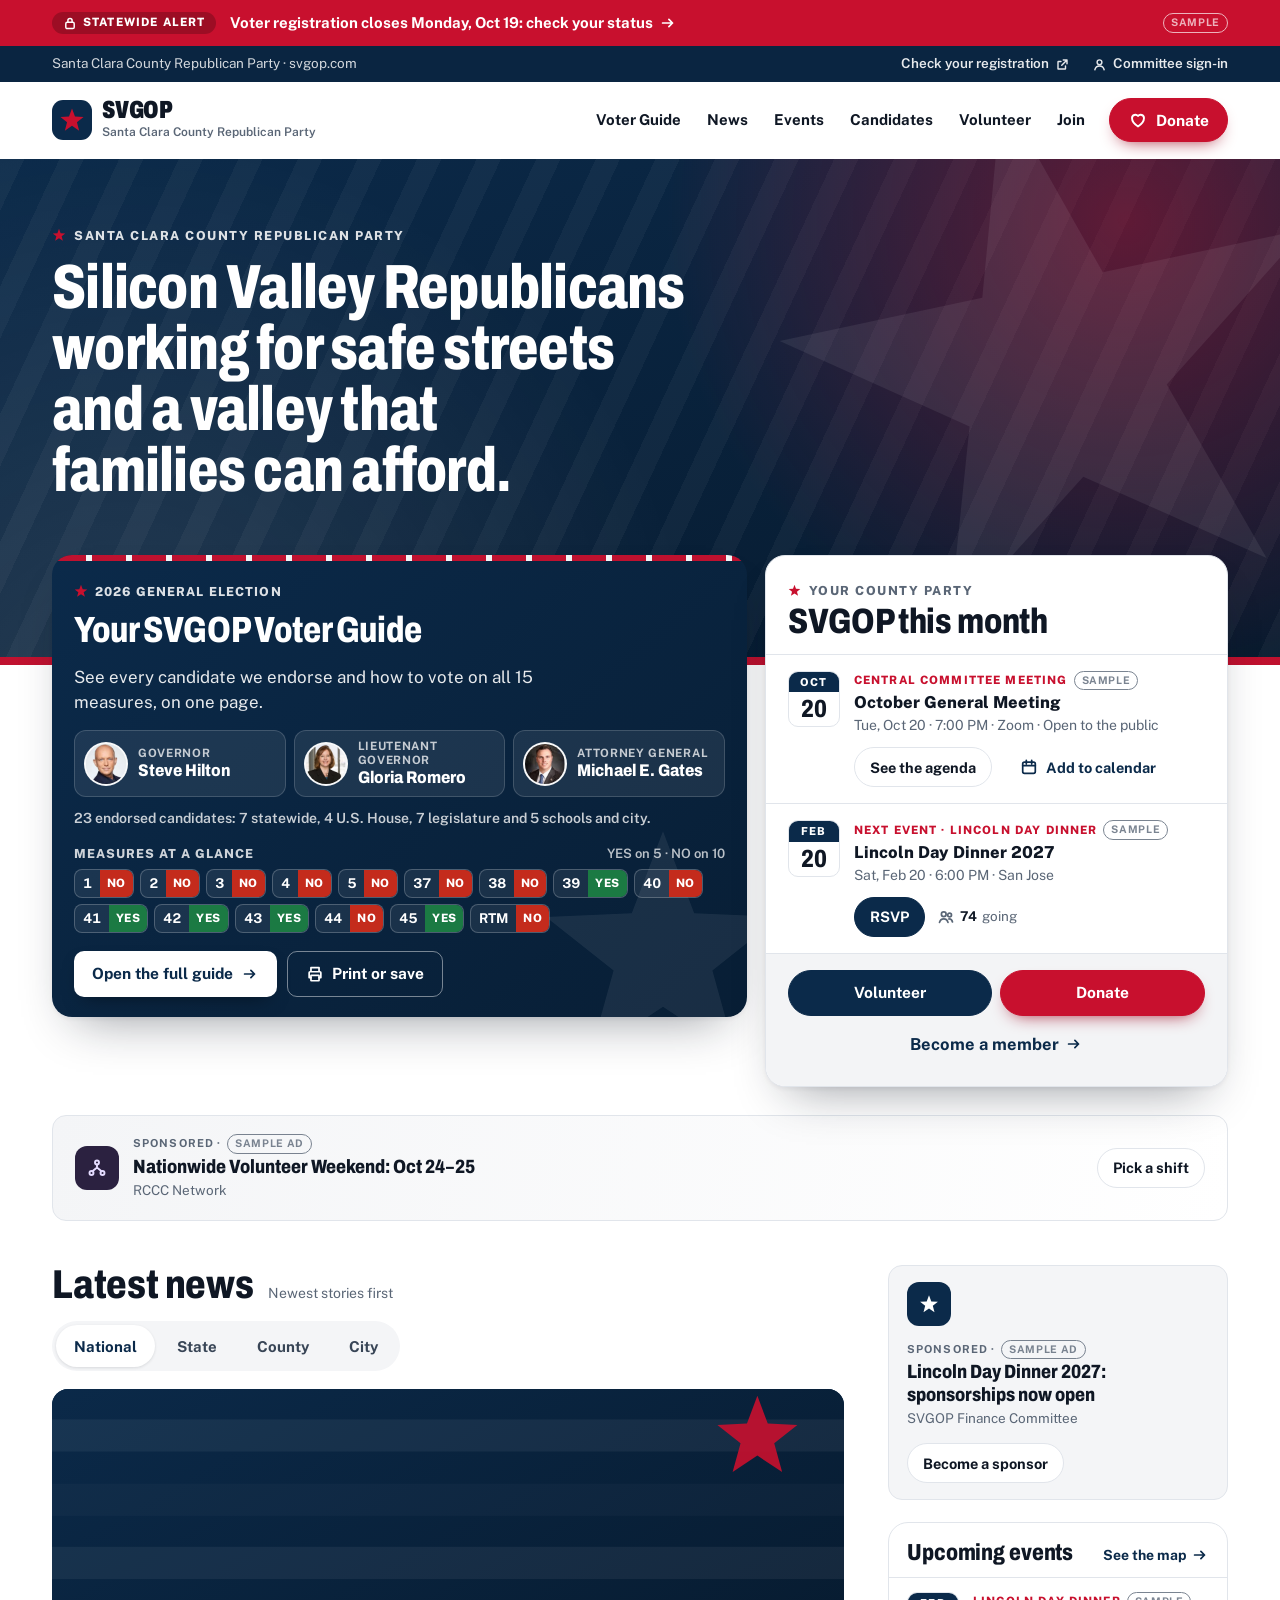
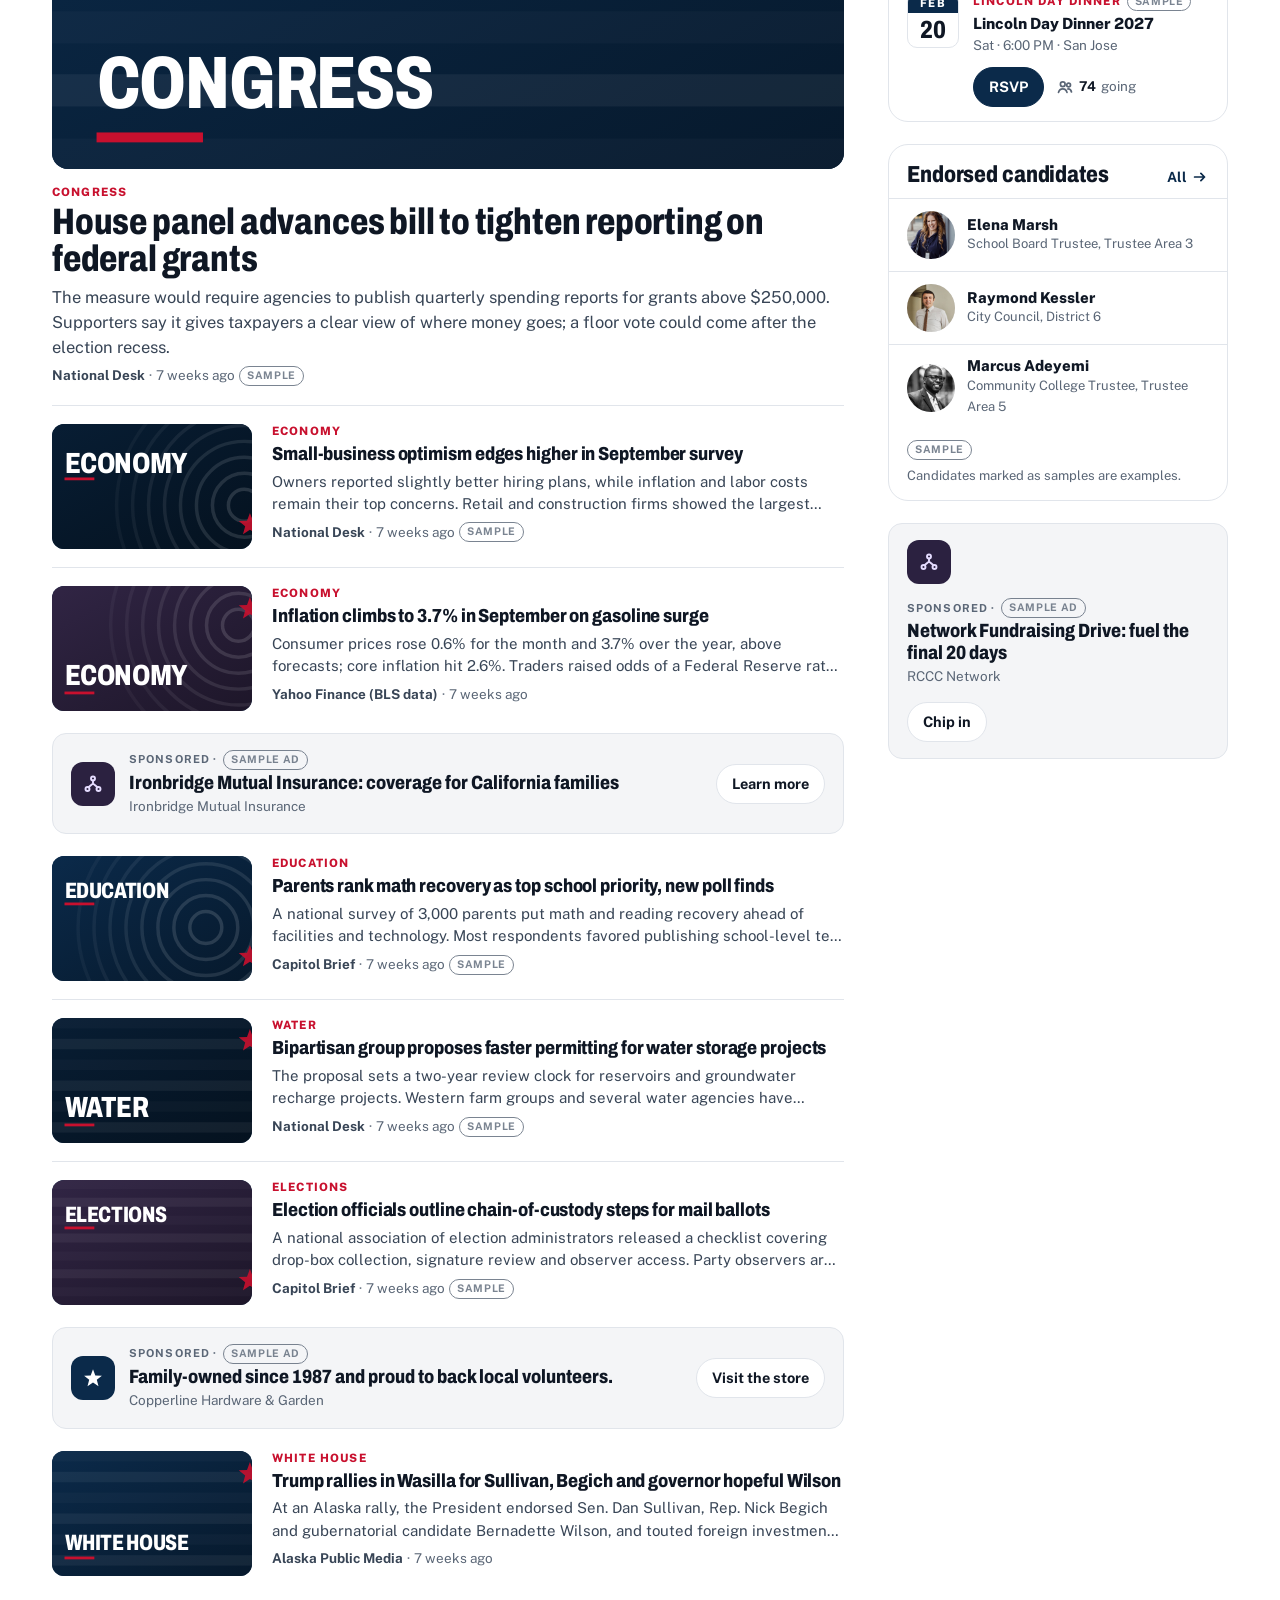
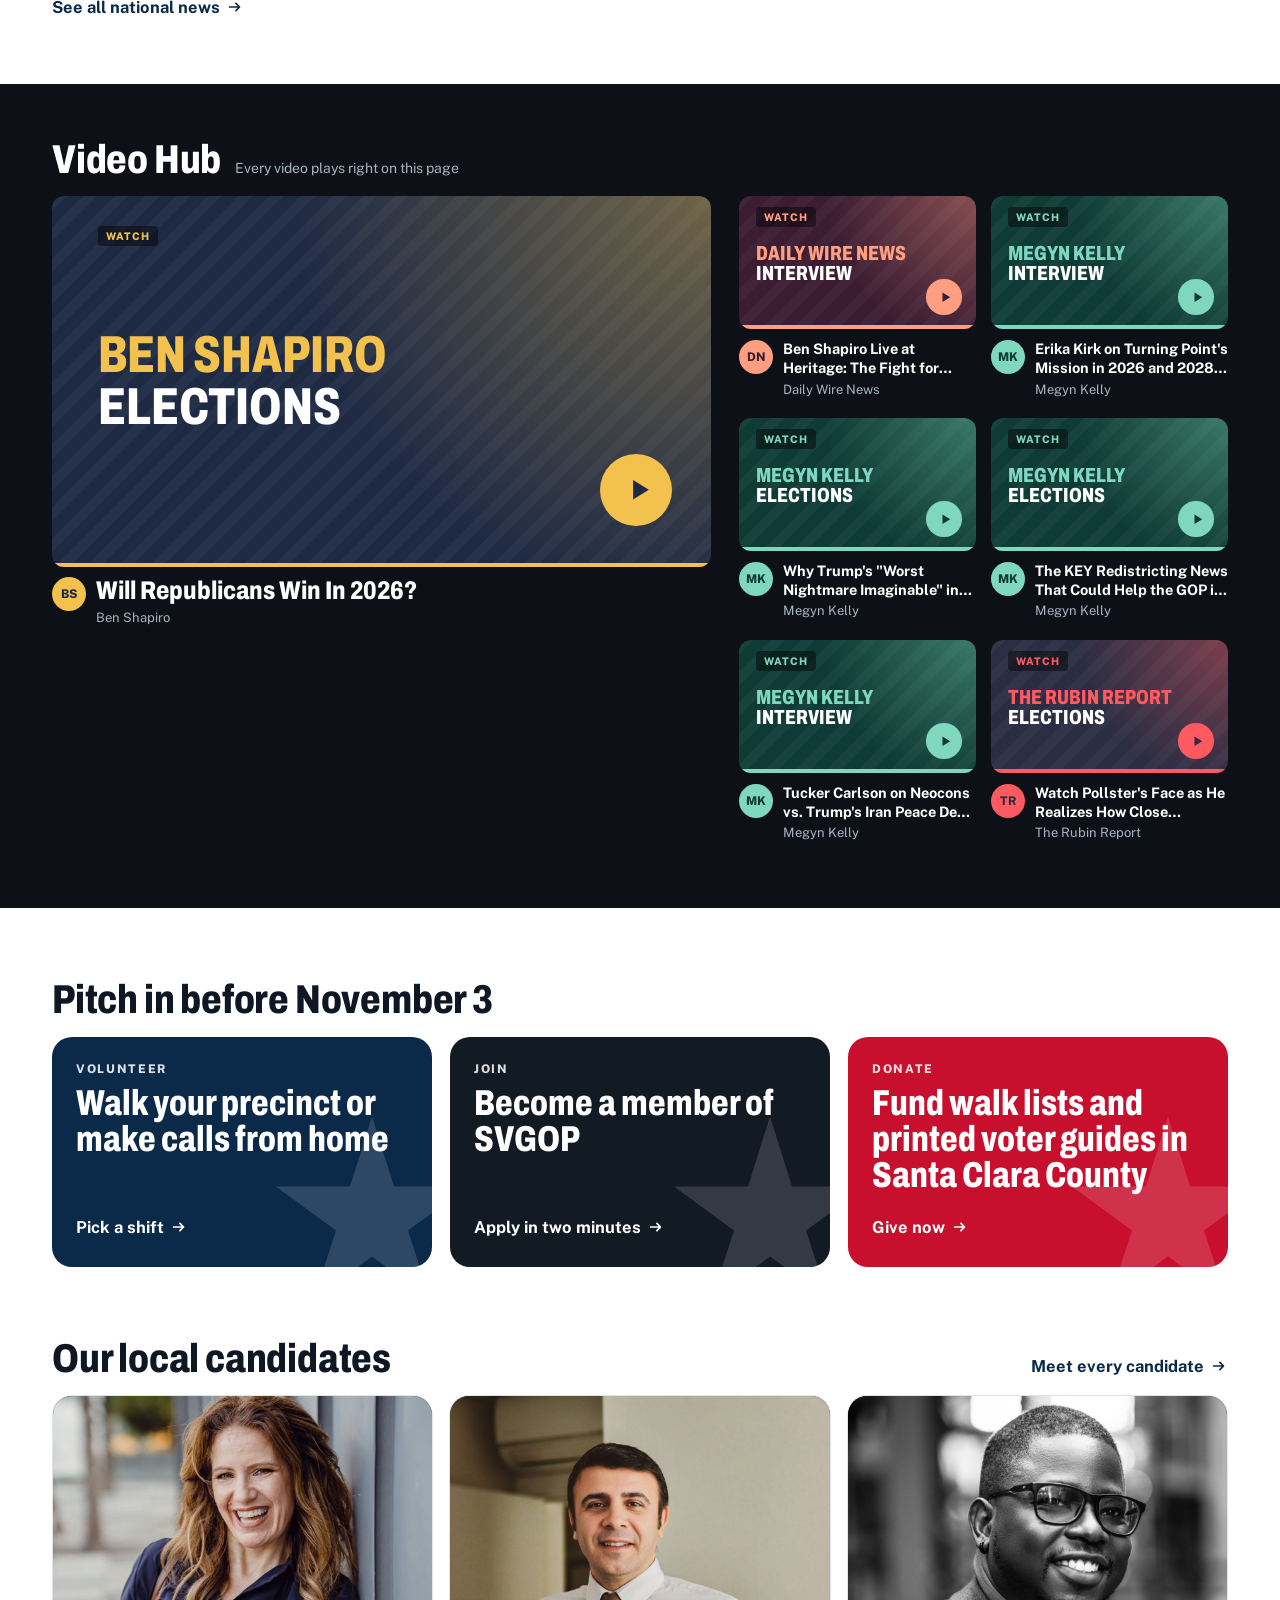
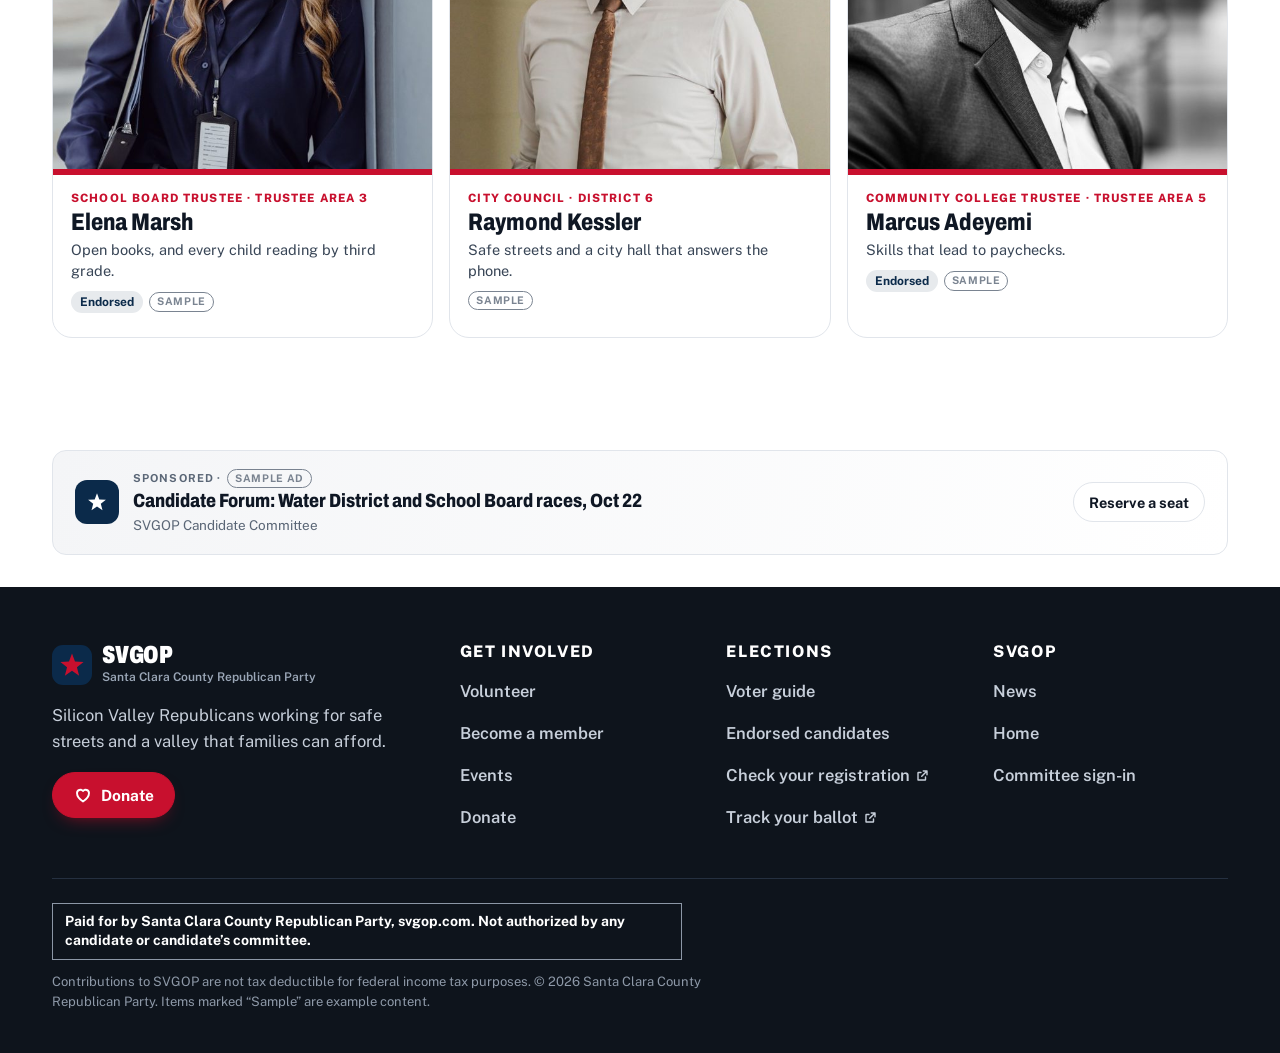
==== commit ca8a0046: "Checkpoint: beyond-prototype rebuild in progress Work in progress, not yet published. Standalone pub" ====
--- a/index.html
+++ b/index.html
@@ -3,79 +3,55 @@
 <head>
   <meta charset="utf-8">
   <meta name="viewport" content="width=device-width,initial-scale=1,viewport-fit=cover">
-  <title>RCCC Network Prototype</title>
-  <meta name="description" content="Clickable stakeholder prototype of one shared platform for every Republican County Central Committee. Sample data only.">
-  <style>:root{color-scheme:light;box-sizing:border-box;padding-top:env(safe-area-inset-top,0px);padding-bottom:env(safe-area-inset-bottom,0px)}html{scroll-padding-top:env(safe-area-inset-top,0px)}body{margin:0;padding:0;font:14px -apple-system,BlinkMacSystemFont,sans-serif;background:#fff;color:#000}img{max-width:100%}[hidden]:not([hidden=until-found i]){display:none!important}</style>
+  <title>SVGOP · Santa Clara County Republican Party</title>
+  <meta name="description" content="Santa Clara County Republican Party: the voter guide, local news, events, endorsed candidates and ways to volunteer, join or donate.">
+  <meta name="theme-color" content="#0B2A4A">
+  <meta property="og:type" content="website">
+  <meta property="og:site_name" content="Santa Clara County Republican Party">
+  <meta property="og:title" content="SVGOP · Santa Clara County Republican Party">
+  <meta property="og:description" content="Santa Clara County Republican Party: the voter guide, local news, events, endorsed candidates and ways to volunteer, join or donate.">
+  <meta property="og:url" content="https://svgop.com/">
+  <meta property="og:image" content="images/voter-guide/svgop-2026-guide-cards.jpg">
+  <meta name="twitter:card" content="summary_large_image">
+  <link rel="icon" href="data:image/svg+xml,%3Csvg xmlns='http://www.w3.org/2000/svg' viewBox='0 0 32 32'%3E%3Crect width='32' height='32' rx='7' fill='%230B2A4A'/%3E%3Cpath d='M16 5.5l3.1 6.6 7.2.9-5.3 5 1.4 7.1L16 21.6l-6.4 3.5 1.4-7.1-5.3-5 7.2-.9z' fill='%23C8102E'/%3E%3C/svg%3E">
+  <script>
+    /* Set county colors and OG text before first paint (no flash of the wrong county). */
+    (function () {
+      var c = new URLSearchParams(location.search).get('county');
+      var map = { svgop: ['#0B2A4A', '#C8102E', 'SVGOP', 'Santa Clara County Republican Party', 'svgop.com'], demo: ['#14532D', '#B7791F', 'Demo County GOP', 'Demo County Republican Party', 'democountygop.org'] };
+      var t = map[c] || map.svgop;
+      var r = document.documentElement.style;
+      r.setProperty('--brand', t[0]); r.setProperty('--accent', t[1]); r.setProperty('--brand-ink', '#FFFFFF');
+      document.title = t[2] + ' · ' + t[3];
+      if (new URLSearchParams(location.search).get('zones') === '1') document.documentElement.className += ' s-zones-on';
+    })();
+  </script>
   <link rel="preconnect" href="https://fonts.googleapis.com">
   <link rel="preconnect" href="https://fonts.gstatic.com" crossorigin>
-  <link rel="stylesheet" href="https://fonts.googleapis.com/css2?family=Archivo:wdth,wght@75..100,500..800&family=Public+Sans:ital,wght@0,400;0,500;0,600;0,700;1,400&display=swap">
+  <link rel="stylesheet" href="https://fonts.googleapis.com/css2?family=Archivo:wdth,wght@62..100,500..900&family=Public+Sans:ital,wght@0,400;0,500;0,600;0,700;0,800;1,400&display=swap">
   <link rel="stylesheet" href="styles.css">
+  <link rel="stylesheet" href="site.css">
 </head>
-<body>
-  <a class="skip-link" href="#main">Skip to content</a>
+<body class="s-body">
+  <a class="s-skip" href="#main">Skip to content</a>
+  <div id="s-alert"></div>
+  <div id="s-header"></div>
+  <main id="main" class="s-main" tabindex="-1">
+    <div class="s-boot" aria-hidden="true"><span></span></div>
+  </main>
+  <div id="s-footer"></div>
+  <div id="s-menu" class="s-menu" aria-hidden="true" hidden></div>
+  <div id="toasts" role="region" aria-label="Notifications" aria-live="polite" aria-relevant="additions"></div>
+  <noscript><p class="s-wrap">This site needs JavaScript to show news, events and the voter guide.</p></noscript>
 
-  <header class="topbar" id="topbar">
-    <button class="menu-btn" id="menu-btn" aria-label="Open menu" aria-controls="sidebar" aria-expanded="false">
-      <svg width="22" height="22" viewBox="0 0 20 20" fill="none" stroke="currentColor" stroke-width="2" stroke-linecap="round"><path d="M3 5h14M3 10h14M3 15h14"/></svg>
-    </button>
-
-    <a class="wordmark" href="#/overview" aria-label="Home">
-      <svg class="wordmark-star" width="30" height="30" viewBox="0 0 32 32" aria-hidden="true">
-        <rect width="32" height="32" rx="7" fill="var(--brand-ink)"/>
-        <path d="M16 5.5l3.1 6.6 7.2.9-5.3 5 1.4 7.1L16 21.6l-6.4 3.5 1.4-7.1-5.3-5 7.2-.9z" fill="var(--accent)"/>
-      </svg>
-      <span class="wordmark-text">
-        <span class="wordmark-name" id="wordmark-name">SVGOP</span>
-        <span class="wordmark-sub" id="wordmark-sub">Santa Clara County</span>
-      </span>
-    </a>
-
-    <span class="proto-pill" title="Everything here is invented sample data">Prototype · sample data</span>
-
-    <div class="spacer"></div>
-
-    <div class="topbar-controls">
-      <label class="switcher" data-tour="tenant-switcher">
-        <span class="switcher-label">Committee</span>
-        <select id="tenant-select" class="switcher-select" aria-label="Switch committee"></select>
-      </label>
-      <label class="switcher" data-tour="role-switcher">
-        <span class="switcher-label">Viewing as</span>
-        <select id="role-select" class="switcher-select" aria-label="Switch role"></select>
-      </label>
-      <button class="btn btn-tour" id="start-tour" data-tour="start-tour">
-        <svg width="18" height="18" viewBox="0 0 20 20" fill="none" stroke="currentColor" stroke-width="2" stroke-linecap="round" stroke-linejoin="round" aria-hidden="true"><circle cx="10" cy="10" r="7.5"/><path d="M8.3 7l4.4 3-4.4 3z" fill="currentColor"/></svg>
-        <span>Start guided tour</span>
-      </button>
-    </div>
-  </header>
-
-  <div class="shell">
-    <nav class="sidebar" id="sidebar" data-tour="nav" aria-label="Main">
-      <div id="nav-list"></div>
-      <div class="sidebar-foot small">One platform, many committees. Each county runs its own site.</div>
-    </nav>
-    <div class="drawer-backdrop" id="drawer-backdrop" aria-hidden="true"></div>
-    <main class="main" id="main" tabindex="-1"></main>
-  </div>
-
-  <div id="toasts" aria-live="polite"></div>
-
-  <!-- Script order per contract. A missing file 404s and simply registers nothing. -->
   <script src="data.js"></script>
-  <script src="core.js"></script>
+  <script src="store.js"></script>
+  <script src="newsroom-data.js"></script>
+  <script src="site.js"></script>
   <script src="voter-guide-data.js"></script>
   <script src="voter-guide.js"></script>
-  <script src="screens/overview.js"></script>
-  <script src="screens/public-hub.js"></script>
-  <script src="screens/master.js"></script>
-  <script src="screens/portal.js"></script>
-  <script src="screens/candidate.js"></script>
-  <script src="screens/field.js"></script>
-  <script src="screens/governance.js"></script>
-  <script src="screens/director.js"></script>
-  <script src="newsroom-data.js"></script>
-  <script src="screens/newsroom.js"></script>
-  <script src="tour.js"></script>
-
-</body></html>+  <script src="site-pages.js"></script>
+  <script src="site-newsroom.js"></script>
+  <script src="site-act.js"></script>
+</body>
+</html>
--- a/styles.css
+++ b/styles.css
@@ -98,12 +98,6 @@
 .wordmark-text { display: flex; flex-direction: column; line-height: 1.05; min-width: 0; }
 .wordmark-name { font-family: var(--font-head); font-stretch: 80%; font-weight: 800; font-size: 1.35rem; letter-spacing: .01em; white-space: nowrap; }
 .wordmark-sub { font-size: 13px; opacity: .82; white-space: nowrap; }
-.proto-pill {
-  font-size: 13px; font-weight: 600; white-space: nowrap;
-  padding: 3px 10px; border-radius: 999px;
-  border: 1px dashed rgba(255,255,255,.55);
-  color: inherit; opacity: .95;
-}
 .topbar-controls { display: flex; align-items: center; gap: 10px; }
 .switcher {
   display: flex; flex-direction: column; gap: 0;
@@ -129,14 +123,19 @@
 }
 .btn.btn-tour:hover { color: #fff; background: color-mix(in srgb, var(--accent) 70%, black); }
 
-.shell { display: flex; align-items: flex-start; min-height: calc(100vh - var(--topbar-h)); }
+/* The sidebar column stretches to the full page height (white to the bottom on long pages);
+   its inner nav stays sticky under the topbar and scrolls on its own. */
+.shell { display: flex; align-items: stretch; min-height: calc(100vh - var(--topbar-h)); }
 .sidebar {
-  position: sticky; top: var(--topbar-h);
+  position: relative;
   width: var(--sidebar-w); flex: none;
-  height: calc(100vh - var(--topbar-h));
-  overflow-y: auto;
   background: var(--surface);
   border-right: 1px solid var(--line);
+}
+.sidebar-inner {
+  position: sticky; top: var(--topbar-h);
+  height: calc(100vh - var(--topbar-h));
+  overflow-y: auto; overscroll-behavior: contain;
   padding: 18px 12px 24px;
   display: flex; flex-direction: column;
 }
@@ -166,7 +165,13 @@
 .nav-item .lock { margin-left: auto; }
 .nav-item.is-locked .nav-text { color: var(--ink-3); }
 .nav-item.is-locked.active .nav-text { color: var(--brand); }
-.sidebar-foot { color: var(--ink-3); padding: 12px 10px 0; border-top: 1px solid var(--line); margin-top: 8px; }
+.sidebar-foot { color: var(--ink-3); padding: 12px 10px 0; border-top: 1px solid var(--line); margin-top: 8px; display: flex; flex-direction: column; align-items: flex-start; gap: 6px; }
+.sample-tag {
+  display: inline-flex; align-items: center; gap: 6px;
+  font: 600 12.5px/1.2 var(--font-body); color: var(--ink-2);
+  padding: 3px 9px; border-radius: 999px; border: 1px dashed var(--line-strong); background: var(--surface-2);
+}
+.sample-tag::before { content: ''; width: 6px; height: 6px; border-radius: 50%; background: var(--warn); }
 .drawer-backdrop { display: none; }
 
 .main { flex: 1; min-width: 0; outline: none; }
@@ -516,8 +521,9 @@
 
 /* ================= Responsive shell ================= */
 @media (max-width: 1180px) {
-  .proto-pill { display: none; }
-  .switcher-select { max-width: 170px; }
+  .switcher-select { max-width: 200px; }
+  .acct-first { display: none; }
+  .acct-btn { padding-right: 8px; }
 }
 @media (max-width: 900px) {
   :root { --topbar-h: 108px; }
@@ -526,27 +532,27 @@
   .wordmark-sub { display: none; }
   .wordmark-name { font-size: 1.15rem; }
   .wordmark-star { width: 26px; height: 26px; }
-  /* phone: two-row header. Row 1 = menu, wordmark, tour. Row 2 = committee + role switchers. */
+  /* phone: two-row header. Row 1 = menu, wordmark, tour, account. Row 2 = committee switcher. */
   .topbar { height: var(--topbar-h); flex-wrap: wrap; align-content: center; padding: 6px 10px 8px; row-gap: 6px; }
   .topbar-controls { display: contents; }
-  .switcher { order: 2; flex: 1 1 40%; min-width: 0; padding: 2px 8px 3px; }
+  .switcher { order: 2; flex: 1 1 100%; min-width: 0; padding: 2px 8px 3px; }
   .switcher-label { font-size: 11.5px; }
   .switcher-select { font-size: 14px; max-width: none; width: 100%; padding-right: 16px; text-overflow: ellipsis; }
   .btn.btn-tour { min-height: 38px; padding: 6px 10px; }
   .sidebar {
     position: fixed; top: var(--topbar-h); left: 0; bottom: 0; height: auto;
-    z-index: 60; width: min(300px, 86vw);
+    z-index: 60; width: min(300px, 86vw); overflow-y: auto; overscroll-behavior: contain;
     transform: translateX(-105%); transition: transform .22s ease;
     box-shadow: var(--shadow-2);
   }
   body.drawer-open .sidebar { transform: none; }
+  .sidebar-inner { position: static; height: auto; min-height: 100%; overflow: visible; }
   .drawer-backdrop {
     display: block; position: fixed; inset: var(--topbar-h) 0 0 0; z-index: 55;
     background: rgba(15,22,32,.4); opacity: 0; pointer-events: none; transition: opacity .2s ease;
   }
   body.drawer-open .drawer-backdrop { opacity: 1; pointer-events: auto; }
   .page { padding: 22px 16px 48px; }
-  .proto-pill { display: inline-block; font-size: 13px; padding: 2px 8px; }
 }
 @media (max-width: 560px) {
   .btn-tour span { display: none; }
@@ -555,11 +561,377 @@
   .wordmark { gap: 6px; }
   .wordmark-star { width: 24px; height: 24px; }
   .wordmark-name { max-width: 72px; overflow: hidden; text-overflow: ellipsis; font-size: 1.1rem; }
-  .proto-pill { font-size: 12.5px; padding: 2px 7px; }
-  #toasts { left: 16px; right: 16px; bottom: 48px; align-items: stretch; }
+  .wordmark-name { max-width: 120px; }
+  .acct-signin svg { display: none; }
+  .acct-signin { padding: 0 14px; font-size: 14.5px; }
+  #toasts { left: 12px; right: 12px; bottom: calc(14px + env(safe-area-inset-bottom, 0px)); align-items: stretch; max-width: none; gap: 8px; }
   .toast { max-width: none; }
 }
 
+/* =====================================================================
+   Touch targets: on phones and any coarse pointer, every shared control gets a 44×44 hit area.
+   Full-size controls grow with min-height; compact ones (.btn-sm, .chip, checkboxes, radios)
+   keep their look and get an invisible ::after hit area instead. Desktop with a mouse is unchanged.
+   ===================================================================== */
+@media (max-width: 640px), (pointer: coarse) {
+  .btn { min-height: 44px; }
+  .menu-btn { width: 44px; height: 44px; }
+  .btn.btn-tour { min-height: 44px; }
+  .nav-item { min-height: 44px; }
+  .tab { min-height: 44px; display: inline-flex; align-items: center; }
+  .input, .select { min-height: 44px; }
+  .link-btn { padding: 12px 2px; margin: -12px 0; }
+
+  /* compact controls: same look, 44px tap area centered on them */
+  :where(.btn-sm, .chip) { position: relative; }
+  .btn-sm::after, .chip::after {
+    content: ''; position: absolute; left: 50%; top: 50%;
+    width: max(100%, 44px); height: max(100%, 44px);
+    transform: translate(-50%, -50%);
+  }
+
+  /* checkboxes and radios: a label around them becomes the 44px target; bare ones get bigger boxes */
+  input[type="checkbox"]:not(.toggle), input[type="radio"] { width: 22px; height: 22px; margin: 11px; flex: none; }
+  label:has(> input[type="checkbox"]), label:has(> input[type="radio"]), .toggle { min-height: 44px; }
+  label:has(> input[type="checkbox"]) > input[type="checkbox"]:not(.toggle),
+  label:has(> input[type="radio"]) > input[type="radio"] { margin: 0 4px 0 0; }
+  /* unstyled labels become flex rows so the 44px min-height applies; classed labels keep their own display */
+  label:not([class]):has(> input[type="checkbox"]), label:not([class]):has(> input[type="radio"]) { display: inline-flex; align-items: center; gap: 8px; }
+  input[type="checkbox"].toggle { margin: 9px 0; }
+}
+
+/* Phone topbar with 44px controls: two 44px rows inside the 108px header. */
+@media (max-width: 900px) and (max-width: 640px), (max-width: 900px) and (pointer: coarse) {
+  .topbar { padding: 4px 10px 6px; row-gap: 4px; }
+  .btn.btn-tour { min-height: 44px; }
+  .switcher { position: relative; padding: 0; min-height: 44px; display: block; }
+  .switcher-label { position: absolute; left: 9px; top: 4px; pointer-events: none; }
+  .switcher-select { display: block; width: 100%; min-height: 42px; padding: 18px 28px 4px 8px; background-position: right 10px center; }
+}
+@media (max-width: 560px) {
+  .btn.btn-tour { width: 44px; }
+}
+@media (max-width: 380px) {
+  .wordmark-name { max-width: 96px; }
+}
+
+/* Tab strips that overflow on phones scroll sideways with a soft fade at the right edge. */
+@media (max-width: 720px) {
+  .tabs {
+    flex-wrap: nowrap; overflow-x: auto; overflow-y: hidden;
+    scroll-snap-type: x proximity; scrollbar-width: none; -webkit-overflow-scrolling: touch;
+    -webkit-mask-image: linear-gradient(to right, #000 calc(100% - 32px), transparent);
+            mask-image: linear-gradient(to right, #000 calc(100% - 32px), transparent);
+    padding-right: 24px;
+  }
+  .tabs::-webkit-scrollbar { display: none; }
+  .tabs > .tab { flex: none; scroll-snap-align: start; }
+}
+
+/* =====================================================================
+   Accounts: topbar account control, account sheet, OTP, gate card.
+   Layers: account menu 70 · sheet 950 (under toasts 1000, so codes stay visible).
+   ===================================================================== */
+.sr-only { position: absolute; width: 1px; height: 1px; padding: 0; margin: -1px; overflow: hidden; clip: rect(0 0 0 0); white-space: nowrap; border: 0; }
+.btn:active:not(:disabled) { transform: translateY(1px); }
+.btn { transition: background-color .15s ease, border-color .15s ease, color .15s ease, transform .08s ease, box-shadow .15s ease; }
+.btn-block { width: 100%; min-height: 48px; }
+.btn.is-busy { opacity: .75; cursor: progress; }
+.link-btn {
+  appearance: none; background: none; border: 0; cursor: pointer;
+  font-family: var(--font-body); font-weight: 600; font-size: inherit; line-height: inherit; color: var(--brand);
+  text-decoration: underline; text-underline-offset: 3px; text-decoration-thickness: 1px;
+  padding: 10px 2px; margin: -10px 0;
+}
+.link-btn:hover { color: var(--accent); }
+
+/* page transition: opacity only, so fixed-position children inside screens are never offset */
+.screen { animation: screen-in .26s ease both; }
+@keyframes screen-in { from { opacity: 0; } to { opacity: 1; } }
+
+/* ---------- topbar account control ---------- */
+.acct { position: relative; flex: none; display: flex; }
+.acct-signin {
+  display: inline-flex; align-items: center; justify-content: center; gap: 7px;
+  min-height: 44px; padding: 0 16px; border-radius: 999px; cursor: pointer;
+  font: 700 15px/1 var(--font-body);
+  background: var(--brand-ink); color: var(--brand); border: 0;
+  box-shadow: 0 1px 0 rgba(0,0,0,.15);
+  transition: transform .12s ease, box-shadow .15s ease, background-color .15s ease;
+}
+.acct-signin:hover { background: color-mix(in srgb, var(--brand-ink) 90%, var(--brand)); box-shadow: 0 4px 14px -6px rgba(0,0,0,.45); }
+.acct-signin:active { transform: translateY(1px); }
+.acct-signin:focus-visible, .acct-btn:focus-visible { box-shadow: 0 0 0 3px rgba(255,255,255,.6); border-radius: 999px; }
+.acct-btn {
+  display: inline-flex; align-items: center; gap: 8px;
+  min-height: 44px; padding: 4px 12px 4px 4px; border-radius: 999px; cursor: pointer;
+  background: rgba(255,255,255,.1); color: inherit; border: 1px solid rgba(255,255,255,.24);
+  font: 600 15px/1 var(--font-body);
+  transition: background-color .15s ease, border-color .15s ease;
+}
+.acct-btn:hover, .acct-btn[aria-expanded="true"] { background: rgba(255,255,255,.18); border-color: rgba(255,255,255,.4); }
+.acct-btn .avatar { box-shadow: 0 0 0 2px rgba(255,255,255,.85); border-radius: 50%; }
+.acct-chev { display: inline-flex; opacity: .8; transition: transform .2s ease; }
+.acct-btn[aria-expanded="true"] .acct-chev { transform: rotate(180deg); }
+.acct-first { max-width: 120px; overflow: hidden; text-overflow: ellipsis; white-space: nowrap; }
+
+.acct-menu {
+  position: absolute; right: 0; top: calc(100% + 10px); z-index: 70;
+  width: 316px; max-width: calc(100vw - 20px);
+  max-height: calc(100vh - var(--topbar-h) - 24px); overflow-y: auto;
+  background: var(--surface); color: var(--ink);
+  border: 1px solid var(--line); border-radius: var(--r-lg);
+  box-shadow: 0 22px 50px -18px rgba(21,32,46,.45), var(--shadow-1);
+  padding: 6px;
+  opacity: 0; transform: translateY(-6px) scale(.98); transform-origin: top right;
+  transition: opacity .16s ease, transform .18s cubic-bezier(.2,.8,.2,1);
+}
+.acct-menu.in { opacity: 1; transform: none; }
+.acct-head { display: flex; align-items: center; gap: 12px; padding: 12px 12px 14px; border-bottom: 1px solid var(--line); margin-bottom: 6px; }
+.acct-head-txt { display: flex; flex-direction: column; min-width: 0; line-height: 1.3; }
+.acct-head-txt strong { font-family: var(--font-head); font-stretch: 85%; font-size: 1.12rem; overflow-wrap: anywhere; }
+.acct-head-txt span { color: var(--ink-3); font-size: 13.5px; }
+.acct-item {
+  display: flex; align-items: center; gap: 12px; width: 100%;
+  min-height: 44px; padding: 8px 12px; border-radius: var(--r-sm);
+  background: none; border: 0; cursor: pointer; text-align: left;
+  font: 500 15px/1.25 var(--font-body); color: var(--ink-2);
+}
+.acct-item svg { flex: none; color: var(--ink-3); }
+.acct-item:hover, .acct-item:focus-visible { background: var(--surface-2); color: var(--ink); box-shadow: none; outline: none; }
+.acct-item:focus-visible { box-shadow: inset 0 0 0 2px color-mix(in srgb, var(--brand) 45%, transparent); }
+.acct-sample span { display: flex; flex-direction: column; min-width: 0; }
+.acct-s-name { font-weight: 600; color: var(--ink); }
+.acct-s-role { font-size: 13px; color: var(--ink-3); }
+.acct-sep { height: 1px; background: var(--line); margin: 6px 4px; }
+.acct-group { margin: 6px 12px 2px; font: 700 12.5px/1.3 var(--font-body); letter-spacing: .04em; text-transform: uppercase; color: var(--ink-3); }
+
+/* ---------- account sheet ---------- */
+.sheet-backdrop {
+  position: fixed; inset: 0; z-index: 950;
+  background: rgba(13, 20, 30, .46);
+  opacity: 0; transition: opacity .28s ease;
+}
+.sheet-backdrop.in { opacity: 1; }
+.sheet {
+  position: absolute; top: 0; right: 0; bottom: 0;
+  width: min(460px, 100vw);
+  display: flex; flex-direction: column;
+  background: var(--surface); color: var(--ink);
+  box-shadow: -24px 0 60px -30px rgba(13,20,30,.55);
+  transform: translateX(104%);
+  transition: transform .34s cubic-bezier(.2,.8,.2,1);
+  outline: none;
+}
+.sheet-backdrop.in .sheet { transform: none; }
+.sheet-backdrop.out .sheet { transition-duration: .24s; transition-timing-function: cubic-bezier(.4,0,1,1); }
+.sheet::before { content: ''; position: absolute; left: 0; right: 0; top: 0; height: 4px; background: var(--accent); }
+.sheet-grab { display: none; }
+.sheet-head { display: flex; align-items: center; gap: 6px; padding: 18px 14px 6px 24px; }
+.sheet-head .sheet-back:not([hidden]) + .sheet-title { padding-left: 0; }
+.sheet-head:has(.sheet-back:not([hidden])) { padding-left: 10px; }
+.sheet-title { flex: 1; min-width: 0; margin: 0; font-size: 1.55rem; font-weight: 800; font-stretch: 80%; }
+.sheet-icon-btn {
+  width: 44px; height: 44px; flex: none; border-radius: 50%;
+  display: inline-flex; align-items: center; justify-content: center;
+  background: transparent; border: 0; color: var(--ink-2); cursor: pointer;
+  transition: background-color .15s ease, color .15s ease;
+}
+.sheet-icon-btn:hover { background: var(--surface-2); color: var(--ink); }
+.sheet-body { flex: 1; overflow-y: auto; overscroll-behavior: contain; padding: 8px 24px calc(28px + env(safe-area-inset-bottom, 0px)); }
+.sheet-stage { position: relative; overflow-x: clip; padding: 3px; margin: -3px; }
+.sheet-step { transition: opacity .24s ease, transform .26s cubic-bezier(.2,.8,.2,1); }
+.sheet-step.is-entering { opacity: 0; }
+.sheet-step.from-right { transform: translateX(32px); }
+.sheet-step.from-left { transform: translateX(-32px); }
+.sheet-step.is-leaving { position: absolute; top: 3px; left: 3px; right: 3px; opacity: 0; pointer-events: none; }
+.sheet-step.to-left { transform: translateX(-32px); }
+.sheet-step.to-right { transform: translateX(32px); }
+.sheet-lead { color: var(--ink-2); margin: 2px 0 18px; }
+.sheet-progress {
+  display: inline-block; margin: 0 0 12px; padding: 3px 10px; border-radius: 999px;
+  font: 700 12.5px/1.3 var(--font-body); color: var(--brand); background: color-mix(in srgb, var(--brand) 9%, white);
+}
+.sheet-reason {
+  display: flex; gap: 10px; align-items: flex-start;
+  margin: 2px 0 18px; padding: 12px 14px;
+  background: var(--surface-2); border: 1px solid var(--line); border-left: 3px solid var(--brand);
+  border-radius: var(--r-sm); color: var(--ink-2); font-size: 15px;
+}
+.sheet-reason svg { flex: none; margin-top: 2px; color: var(--brand); }
+.sheet-reason p { margin: 0; }
+.sheet-form { display: flex; flex-direction: column; }
+.sheet-form .btn-block { margin-top: 6px; }
+.sheet-note { margin: 14px 0 0; padding: 10px 12px; font-size: 13.5px; line-height: 1.45; color: var(--ink-2); background: var(--info-soft); border-radius: var(--r-sm); }
+.sheet-form .sheet-note { margin: 2px 0 12px; }
+.sheet-switch { margin: 18px 0 0; text-align: center; font-size: 15px; color: var(--ink-2); }
+
+.fld { margin-bottom: 14px; }
+.fld-label { display: block; margin-bottom: 6px; font: 600 14.5px/1.3 var(--font-body); color: var(--ink); }
+.fld-hint { margin: 6px 0 0; font-size: 13.5px; color: var(--ink-3); }
+.fld-error { margin: 6px 0 0; font-size: 13.5px; font-weight: 600; color: var(--danger); }
+.fld-error:empty { display: none; }
+.fld.has-error .input, .input[aria-invalid="true"] { border-color: var(--danger); }
+.fld.has-error .input:focus { box-shadow: 0 0 0 3px color-mix(in srgb, var(--danger) 25%, transparent); }
+.fld.has-error .fld-hint { display: none; }
+
+.code-lead { display: flex; align-items: center; gap: 14px; margin: 2px 0 18px; }
+.code-lead p { margin: 0; color: var(--ink-2); overflow-wrap: anywhere; }
+.code-lead strong { color: var(--ink); }
+.code-icon {
+  width: 46px; height: 46px; flex: none; border-radius: 50%;
+  display: inline-flex; align-items: center; justify-content: center;
+  color: var(--brand); background: color-mix(in srgb, var(--brand) 9%, white);
+}
+.otp { display: flex; gap: 10px; margin-bottom: 4px; }
+.otp-box {
+  width: 50px; height: 58px; min-width: 0; flex: 0 1 50px; padding: 0;
+  text-align: center; font: 700 1.6rem/1 var(--font-head); font-variant-numeric: tabular-nums;
+  color: var(--ink); background: var(--surface);
+  border: 1.5px solid var(--line-strong); border-radius: 12px;
+  caret-color: var(--accent);
+  transition: border-color .15s ease, background-color .15s ease, transform .12s ease, box-shadow .15s ease;
+}
+.otp-box:focus { outline: none; border-color: var(--brand); box-shadow: var(--focus); transform: translateY(-1px); }
+.otp-box.is-filled { border-color: color-mix(in srgb, var(--brand) 60%, white); background: color-mix(in srgb, var(--brand) 4%, white); }
+.otp-box:disabled { opacity: .55; }
+.otp.shake { animation: otp-shake .36s ease; }
+.otp-error { margin-bottom: 4px; }
+@keyframes otp-shake { 20%, 60% { transform: translateX(-6px); } 40%, 80% { transform: translateX(6px); } }
+.resend-row { display: flex; align-items: center; flex-wrap: wrap; gap: 4px 8px; min-height: 44px; margin-top: 10px; font-size: 14.5px; color: var(--ink-3); font-variant-numeric: tabular-nums; }
+
+.sample-accts { margin-top: 26px; padding-top: 18px; border-top: 1px solid var(--line); }
+.sample-h { margin: 0; font: 700 12.5px/1.3 var(--font-body); letter-spacing: .05em; text-transform: uppercase; color: var(--ink-3); }
+.sample-sub { margin: 4px 0 12px; font-size: 13.5px; color: var(--ink-3); }
+.sample-list { list-style: none; margin: 0; padding: 0; display: flex; flex-direction: column; gap: 8px; }
+.sample-btn {
+  display: flex; align-items: center; gap: 12px; width: 100%; min-height: 60px;
+  padding: 10px 12px; text-align: left; cursor: pointer;
+  background: var(--surface); border: 1px solid var(--line); border-radius: 12px;
+  font: inherit; color: inherit;
+  transition: border-color .15s ease, background-color .15s ease, box-shadow .15s ease, transform .1s ease;
+}
+.sample-btn:hover { border-color: var(--line-strong); background: var(--surface-2); box-shadow: var(--shadow-1); }
+.sample-btn:active { transform: scale(.99); }
+.sample-txt { flex: 1; min-width: 0; display: flex; flex-direction: column; line-height: 1.3; }
+.sample-name { font-weight: 700; color: var(--ink); }
+.sample-role { font-size: 13.5px; color: var(--ink-3); }
+.sample-go { display: inline-flex; color: var(--ink-3); transform: rotate(180deg); transition: transform .18s ease, color .15s ease; }
+.sample-btn:hover .sample-go { transform: rotate(180deg) translateX(-3px); color: var(--brand); }
+
+html.sheet-open, html.sheet-open body { overflow: hidden; }
+@media (min-width: 641px) {
+  html.sheet-open #toasts { right: calc(min(460px, 100vw) + 20px); }
+}
+@media (max-width: 640px) {
+  .sheet {
+    top: auto; left: 0; width: 100%;
+    max-height: calc(100dvh - 40px); max-height: calc(100vh - 40px);
+    border-radius: 20px 20px 0 0; overflow: hidden;
+    transform: translateY(104%);
+    box-shadow: 0 -20px 50px -24px rgba(13,20,30,.5);
+  }
+  @supports (height: 100dvh) { .sheet { max-height: calc(100dvh - 40px); } }
+  .sheet::before { display: none; }
+  .sheet-grab { display: block; width: 40px; height: 5px; border-radius: 999px; background: var(--line-strong); margin: 10px auto 0; flex: none; }
+  .sheet-head { padding: 8px 8px 4px 18px; }
+  .sheet-head:has(.sheet-back:not([hidden])) { padding-left: 6px; }
+  .sheet-title { font-size: 1.4rem; }
+  .sheet-body { padding: 6px 18px calc(22px + env(safe-area-inset-bottom, 0px)); }
+  /* codes arrive at the top while the bottom sheet is open, so they never cover the code boxes */
+  html.sheet-open #toasts { top: calc(12px + env(safe-area-inset-top, 0px)); bottom: auto; flex-direction: column-reverse; }
+}
+@media (max-width: 380px) {
+  .otp { gap: 7px; }
+  .otp-box { height: 54px; font-size: 1.45rem; }
+}
+
+/* ---------- gate card (role-gated screens) ---------- */
+.gate-page { position: relative; min-height: calc(100vh - var(--topbar-h) - 40px); display: grid; place-items: center; overflow: hidden; }
+.gate-ghost {
+  position: absolute; inset: 32px; display: flex; flex-direction: column; gap: 18px;
+  filter: blur(3px); opacity: .55; pointer-events: none;
+  -webkit-mask-image: linear-gradient(to bottom, #000 0%, transparent 85%); mask-image: linear-gradient(to bottom, #000 0%, transparent 85%);
+}
+.gate-ghost i { display: block; background: color-mix(in srgb, var(--brand) 8%, var(--surface)); border-radius: var(--r); }
+.gate-ghost .g-h { width: 42%; height: 40px; }
+.gate-ghost .g-p { width: 64%; height: 16px; }
+.gate-ghost .g-row { display: grid; grid-template-columns: repeat(3, minmax(0, 1fr)); gap: 18px; }
+.gate-ghost .g-row i { height: 110px; border: 1px solid var(--line); background: var(--surface); }
+.gate-ghost .g-b { height: 260px; border: 1px solid var(--line); background: var(--surface); }
+.gate-card {
+  position: relative; width: min(540px, 100%);
+  background: var(--surface); border: 1px solid var(--line); border-radius: 18px;
+  box-shadow: 0 30px 70px -36px rgba(13,20,30,.5), var(--shadow-1);
+  padding: 38px 36px 32px; text-align: center;
+  animation: gate-in .36s cubic-bezier(.2,.8,.2,1) both;
+}
+@keyframes gate-in { from { opacity: 0; transform: translateY(12px) scale(.985); } to { opacity: 1; transform: none; } }
+.gate-icon {
+  width: 60px; height: 60px; margin: 0 auto 14px; border-radius: 50%;
+  display: flex; align-items: center; justify-content: center;
+  color: var(--brand); background: color-mix(in srgb, var(--brand) 9%, white);
+  box-shadow: inset 0 0 0 1px color-mix(in srgb, var(--brand) 18%, white);
+}
+.gate-eyebrow { margin: 0 0 4px; font: 700 12.5px/1.3 var(--font-body); letter-spacing: .05em; text-transform: uppercase; color: var(--ink-3); }
+.gate-card h1 { font-size: clamp(1.7rem, 1.3rem + 1.2vw, 2.2rem); margin: 0 0 10px; }
+.gate-text { color: var(--ink-2); font-size: 1.05rem; max-width: 44ch; margin: 0 auto 22px; }
+.gate-actions { display: flex; flex-wrap: wrap; justify-content: center; gap: 10px; }
+@media (max-width: 560px) {
+  .gate-page { place-items: start center; min-height: 0; padding-top: 28px; }
+  .gate-ghost { inset: 16px; }
+  .gate-ghost .g-row { grid-template-columns: minmax(0, 1fr); }
+  .gate-card { padding: 30px 20px 22px; }
+  .gate-actions .btn { width: 100%; min-height: 48px; }
+}
+
+/* ---------- toast polish ---------- */
+.toast { align-items: flex-start; border: 1px solid rgba(255,255,255,.06); }
+.toast-msg { display: flex; flex-direction: column; gap: 2px; min-width: 0; overflow-wrap: anywhere; }
+.toast-error .toast-dot { background: #F28B82; }
+.toast-code { background: #101823; box-shadow: 0 18px 40px -18px rgba(0,0,0,.6); }
+.toast-code .toast-dot { background: var(--accent); box-shadow: 0 0 0 3px color-mix(in srgb, var(--accent) 30%, transparent); }
+.toast-code-line { font-weight: 600; }
+.toast b.toast-code {
+  display: inline-block; margin-left: 4px; padding: 1px 8px; border-radius: 6px;
+  font: 800 1.15rem/1.3 var(--font-head); letter-spacing: .08em; font-variant-numeric: tabular-nums;
+  background: rgba(255,255,255,.12); color: #fff;
+}
+.toast-sub { font-size: 13.5px; opacity: .78; }
+
 @media (prefers-reduced-motion: reduce) {
-  *, *::before, *::after { transition-duration: 0s !important; animation-duration: 0s !important; }
-}
+  *, *::before, *::after {
+    transition-duration: .01ms !important; animation-duration: .01ms !important;
+    animation-iteration-count: 1 !important; scroll-behavior: auto !important;
+  }
+}
+
+/* ================= Invite toast and claim page ================= */
+.toast-msg { min-width: 0; display: flex; flex-direction: column; gap: 4px; }
+.toast-link { display: block; font: 500 13px/1.35 ui-monospace, SFMono-Regular, Menlo, monospace; color: #cfe0f2; overflow-wrap: anywhere; word-break: break-all; }
+.toast-copy {
+  align-self: flex-start; margin-top: 4px; min-height: 36px; padding: 6px 14px; cursor: pointer;
+  font: 700 14px/1 var(--font-body); color: #fff; background: rgba(255,255,255,.14);
+  border: 1px solid rgba(255,255,255,.35); border-radius: 999px; transition: background .15s ease, transform .1s ease;
+}
+.toast-copy:hover { background: rgba(255,255,255,.24); }
+.toast-copy:active { transform: translateY(1px); }
+.toast-copy:focus-visible { outline: 2px solid #fff; outline-offset: 2px; }
+.claim-page { display: grid; place-items: start center; padding-top: 48px; }
+.claim-card {
+  width: min(520px, 100%); background: var(--surface); border: 1px solid var(--line); border-radius: 18px;
+  box-shadow: 0 30px 70px -36px rgba(13,20,30,.5), var(--shadow-1); padding: 34px 32px 30px;
+  animation: gate-in .36s cubic-bezier(.2,.8,.2,1) both;
+}
+.claim-eyebrow { margin: 0 0 4px; font: 700 12.5px/1.3 var(--font-body); letter-spacing: .05em; text-transform: uppercase; color: var(--ink-3); }
+.claim-card h1 { font-size: clamp(1.6rem, 1.3rem + 1vw, 2rem); margin: 0 0 10px; }
+.claim-lead { color: var(--ink-2); font-size: 1.02rem; margin: 0 0 22px; }
+.claim-mark { display: inline-flex; width: 48px; height: 48px; align-items: center; justify-content: center; border-radius: 14px; margin-bottom: 14px; background: color-mix(in srgb, var(--brand) 10%, white); color: var(--brand); }
+.claim-actions { display: flex; flex-wrap: wrap; gap: 10px; }
+.claim-form { display: flex; flex-direction: column; gap: 4px; }
+@media (max-width: 560px) {
+  .claim-page { padding-top: 20px; }
+  .claim-card { padding: 26px 18px 22px; }
+  .claim-actions .btn { width: 100%; min-height: 48px; }
+}
+@media (prefers-reduced-motion: reduce) { .claim-card { animation: none; } }
--- a/site.css
+++ b/site.css
@@ -0,0 +1,806 @@
+/* site.css: the public county website (index.html). Tokens come from styles.css (--brand, --accent, --ink*, --line*, fonts).
+   Everything here is prefixed s- (site) or nr- (newsroom layout) so it never collides with the platform shell. */
+
+:root {
+  --s-ink: #0F1724;
+  --s-ink-2: #384556;
+  --s-ink-3: #5A6676;
+  --s-paper: #FFFFFF;
+  --s-soft: #F4F5F7;
+  --s-tint: color-mix(in srgb, var(--brand) 5%, white);
+  --s-line: #E1E5EB;
+  --s-wrap: 1240px;
+  --s-gutter: 16px;
+  --s-util-h: 0px;
+  --s-header-h: 64px;
+  --s-r: 14px;
+  --s-r-lg: 20px;
+  --s-ease: cubic-bezier(.2, .8, .2, 1);
+  --s-shadow: 0 1px 2px rgba(15, 23, 36, .06), 0 8px 24px -14px rgba(15, 23, 36, .28);
+  --s-shadow-lg: 0 2px 4px rgba(15, 23, 36, .05), 0 24px 48px -24px rgba(15, 23, 36, .45);
+  --s-display: 'Archivo', 'Arial Narrow', system-ui, sans-serif;
+  scroll-padding-top: calc(var(--s-header-h) + 12px);
+}
+@media (min-width: 640px) { :root { --s-gutter: 24px; } }
+@media (min-width: 1080px) { :root { --s-gutter: 32px; --s-util-h: 36px; --s-header-h: 76px; } }
+
+html { overflow-x: hidden; }
+html.s-locked, html.s-locked body { overflow: hidden; }
+body.s-body { background: var(--s-paper); color: var(--s-ink); font-size: 16.5px; line-height: 1.6; overflow-x: hidden; min-height: 100vh; display: flex; flex-direction: column; }
+.s-body h1, .s-body h2, .s-body h3 { color: var(--s-ink); }
+.s-body a { color: var(--brand); }
+.s-body a:hover { color: var(--accent); }
+.s-body :focus-visible { outline: 3px solid color-mix(in srgb, var(--accent) 70%, white); outline-offset: 2px; box-shadow: none; border-radius: 6px; }
+.s-body [tabindex="-1"]:focus { outline: none; }
+.s-main { flex: 1 0 auto; display: block; outline: none; min-height: 60vh; }
+.s-wrap { width: 100%; max-width: var(--s-wrap); margin: 0 auto; padding-left: var(--s-gutter); padding-right: var(--s-gutter); }
+.s-skip { position: absolute; left: -9999px; top: 8px; z-index: 3000; background: #fff; color: var(--brand); padding: 10px 14px; border-radius: 8px; font-weight: 700; }
+.s-skip:focus { left: 8px; }
+.s-boot { height: 60vh; display: grid; place-items: center; }
+.s-boot span { width: 34px; height: 34px; border-radius: 50%; border: 3px solid var(--s-line); border-top-color: var(--brand); animation: s-spin .8s linear infinite; }
+@keyframes s-spin { to { transform: rotate(360deg); } }
+
+/* ---------- type ---------- */
+.s-display { font-family: var(--s-display); font-weight: 800; font-stretch: 72%; font-size: clamp(2.3rem, 1.3rem + 4.4vw, 5rem); line-height: .94; letter-spacing: -.015em; margin: 0; text-wrap: balance; }
+.s-body h1 { font-family: var(--s-display); font-weight: 800; font-stretch: 76%; font-size: clamp(2.2rem, 1.5rem + 3vw, 3.9rem); line-height: .98; letter-spacing: -.012em; margin: 0 0 14px; text-wrap: balance; }
+.s-body h2 { font-family: var(--s-display); font-weight: 800; font-stretch: 80%; letter-spacing: -.005em; }
+.s-eyebrow { display: inline-flex; align-items: center; gap: 8px; margin: 0 0 14px; font: 800 12.5px/1.2 var(--font-body); letter-spacing: .12em; text-transform: uppercase; color: var(--s-ink-3); }
+.s-eyebrow-light { color: rgba(255,255,255,.86); }
+.s-lede { font-size: clamp(1.05rem, 1rem + .35vw, 1.25rem); line-height: 1.55; color: var(--s-ink-2); max-width: 60ch; margin: 0; }
+.s-kicker { display: inline-flex; align-items: center; gap: 6px; flex-wrap: wrap; font: 800 11.5px/1.3 var(--font-body); letter-spacing: .1em; text-transform: uppercase; color: var(--accent); }
+.s-meta { display: inline-flex; flex-wrap: wrap; align-items: center; gap: 4px; font-size: 13.5px; color: var(--s-ink-3); }
+.s-meta b { color: var(--s-ink-2); font-weight: 700; }
+.s-note { font-size: 14px; color: var(--s-ink-3); margin: 14px 0 0; display: flex; flex-wrap: wrap; gap: 6px; align-items: center; }
+.s-sample { display: inline-flex; align-items: center; padding: 1px 7px; border-radius: 999px; border: 1px solid currentColor; font: 700 10.5px/1.5 var(--font-body); letter-spacing: .06em; text-transform: uppercase; color: var(--s-ink-3); opacity: .8; white-space: nowrap; vertical-align: middle; }
+.s-eyebrow-light .s-sample, .s-alert .s-sample, .s-hero .s-sample, .s-evhero .s-sample { color: rgba(255,255,255,.85); }
+.s-badge { display: inline-flex; align-items: center; gap: 5px; padding: 2px 9px; border-radius: 999px; font: 700 12px/1.5 var(--font-body); background: var(--s-soft); color: var(--s-ink-2); white-space: nowrap; }
+.s-badge svg { width: 12px; height: 12px; }
+.s-badge-new { background: var(--accent); color: #fff; }
+.s-badge-local { background: color-mix(in srgb, var(--brand) 10%, white); color: var(--brand); }
+.s-badge-net { background: #EFEAFA; color: #5B3FA0; }
+.s-badge-alert { background: color-mix(in srgb, var(--accent) 12%, white); color: var(--accent); }
+
+/* ---------- buttons ---------- */
+.s-btn { display: inline-flex; align-items: center; justify-content: center; gap: 8px; min-height: 46px; padding: 11px 20px; border-radius: 999px;
+  border: 1.5px solid var(--s-line); background: #fff; color: var(--s-ink); font: 700 15.5px/1.2 var(--font-body); text-decoration: none; cursor: pointer;
+  transition: background-color .15s ease, border-color .15s ease, color .15s ease, transform .12s ease, box-shadow .15s ease; white-space: nowrap; }
+.s-btn:hover { border-color: var(--s-ink-3); color: var(--s-ink); transform: translateY(-1px); }
+.s-btn:active { transform: translateY(1px) scale(.99); }
+.s-btn svg { flex: none; }
+.s-btn-sm { min-height: 40px; padding: 7px 15px; font-size: 14.5px; }
+.s-btn-primary { background: var(--brand); border-color: var(--brand); color: var(--brand-ink); }
+.s-btn-primary:hover { background: color-mix(in srgb, var(--brand) 84%, black); border-color: color-mix(in srgb, var(--brand) 84%, black); color: var(--brand-ink); }
+.s-body a.s-btn-primary, .s-body a.s-btn-primary:hover { color: var(--brand-ink); }
+.s-btn-accent { background: var(--accent); border-color: var(--accent); color: #fff; box-shadow: 0 8px 18px -10px color-mix(in srgb, var(--accent) 80%, black); }
+.s-btn-accent:hover, .s-body a.s-btn-accent, .s-body a.s-btn-accent:hover { color: #fff; }
+.s-btn-accent:hover { background: color-mix(in srgb, var(--accent) 86%, black); border-color: color-mix(in srgb, var(--accent) 86%, black); }
+.s-btn-quiet { background: transparent; border-color: transparent; color: var(--brand); }
+.s-btn-quiet:hover { background: color-mix(in srgb, var(--brand) 7%, transparent); border-color: transparent; color: var(--brand); }
+.s-btn-going { background: color-mix(in srgb, #1B7A43 12%, white); border-color: color-mix(in srgb, #1B7A43 30%, white); color: #1B7A43; }
+.s-body a.s-btn-going, .s-body a.s-btn-going:hover { color: #1B7A43; }
+.s-btn-disabled { opacity: .6; cursor: not-allowed; }
+.s-btn-darkghost { background: #1A212B; color: #fff; border-color: #2E3744; }
+.s-btn-darkghost:hover { background: #252E3A; color: #fff; border-color: #445064; }
+.s-btn-block { width: 100%; min-height: 54px; font-size: 16.5px; }
+.s-icon-btn { width: 44px; height: 44px; flex: none; display: inline-flex; align-items: center; justify-content: center; border-radius: 50%; border: 0; background: var(--s-soft); color: var(--s-ink); cursor: pointer; transition: background-color .15s; }
+.s-icon-btn:hover { background: #E7EAEF; }
+.s-more-link { display: inline-flex; align-items: center; gap: 6px; margin-top: 18px; font-weight: 700; text-decoration: none; }
+.s-more-link svg, .s-sec-link svg { transition: transform .2s var(--s-ease); }
+.s-more-link:hover svg, .s-sec-link:hover svg { transform: translateX(3px); }
+.s-backlink { display: inline-flex; align-items: center; gap: 6px; font-weight: 700; font-size: 14.5px; text-decoration: none; margin-bottom: 18px; min-height: 44px; }
+.s-body .s-backlink.is-light { color: rgba(255,255,255,.9); }
+.s-body .s-backlink.is-light:hover { color: #fff; }
+
+/* ---------- alert strip ---------- */
+.s-alert { background: var(--accent); color: #fff; }
+.s-alert-in { display: flex; align-items: center; gap: 8px 14px; min-height: 46px; padding-top: 8px; padding-bottom: 8px; flex-wrap: wrap; }
+.s-alert-pill { display: inline-flex; align-items: center; gap: 6px; flex: none; padding: 4px 11px; border-radius: 999px; background: rgba(0,0,0,.22); font: 800 11.5px/1.2 var(--font-body); letter-spacing: .1em; text-transform: uppercase; }
+.s-body .s-alert-text { flex: 1 1 260px; min-width: 0; color: #fff; text-decoration: none; font-weight: 700; font-size: 15px; line-height: 1.35; display: inline-flex; align-items: center; gap: 6px; }
+.s-body .s-alert-text:hover { color: #fff; text-decoration: underline; text-underline-offset: 3px; }
+.s-alert-go { display: inline-flex; transition: transform .2s var(--s-ease); }
+.s-alert-text:hover .s-alert-go { transform: translateX(3px); }
+
+/* ---------- header ---------- */
+#s-header { position: sticky; top: calc(-1 * var(--s-util-h)); z-index: 60; }
+.s-util { display: none; background: color-mix(in srgb, var(--brand) 88%, black); color: rgba(255,255,255,.82); font-size: 13.5px; }
+@media (min-width: 1080px) { .s-util { display: block; } }
+.s-util-in { display: flex; align-items: center; justify-content: space-between; gap: 16px; height: var(--s-util-h); }
+.s-util-note { white-space: nowrap; overflow: hidden; text-overflow: ellipsis; }
+.s-util-links { display: flex; gap: 22px; align-items: center; }
+.s-body .s-util-link { display: inline-flex; align-items: center; gap: 6px; color: rgba(255,255,255,.9); text-decoration: none; font-weight: 600; white-space: nowrap; }
+.s-body .s-util-link:hover { color: #fff; text-decoration: underline; }
+.s-util-link svg { width: 15px; height: 15px; }
+.s-header { background: rgba(255,255,255,.96); backdrop-filter: saturate(1.4) blur(10px); -webkit-backdrop-filter: saturate(1.4) blur(10px); border-bottom: 1px solid transparent; transition: box-shadow .25s ease, border-color .25s ease; }
+.s-scrolled .s-header { border-bottom-color: var(--s-line); box-shadow: 0 10px 30px -22px rgba(15,23,36,.45); }
+.s-header-in { display: flex; align-items: center; gap: 12px; height: var(--s-header-h); transition: height .25s var(--s-ease); }
+.s-scrolled .s-header-in { height: calc(var(--s-header-h) - 12px); }
+.s-body .s-brand { display: inline-flex; align-items: center; gap: 10px; min-width: 0; text-decoration: none; color: var(--s-ink); margin-right: auto; }
+.s-brand-mark { width: 40px; height: 40px; flex: none; border-radius: 11px; background: var(--brand); display: inline-flex; align-items: center; justify-content: center; transition: transform .25s var(--s-ease), width .25s, height .25s; }
+.s-brand:hover .s-brand-mark { transform: rotate(-8deg) scale(1.04); }
+.s-brand-text { display: flex; flex-direction: column; min-width: 0; }
+.s-brand-name { font-family: var(--s-display); font-weight: 900; font-stretch: 72%; font-size: 1.55rem; line-height: 1; letter-spacing: -.01em; text-transform: uppercase; }
+.s-brand-sub { font-size: 12px; font-weight: 600; color: var(--s-ink-3); white-space: nowrap; overflow: hidden; text-overflow: ellipsis; max-height: 20px; transition: max-height .2s, opacity .2s; }
+.s-scrolled .s-header .s-brand-sub { max-height: 0; opacity: 0; }
+.s-scrolled .s-header .s-brand-mark { width: 34px; height: 34px; }
+.s-nav { display: none; align-items: center; gap: 2px; }
+@media (min-width: 1080px) { .s-nav { display: flex; } }
+.s-body .s-nav-link { position: relative; padding: 10px 12px; border-radius: 8px; color: var(--s-ink); text-decoration: none; font-weight: 700; font-size: 15px; white-space: nowrap; }
+.s-nav-link::after { content: ''; position: absolute; left: 12px; right: 12px; bottom: 4px; height: 3px; border-radius: 2px; background: var(--accent); transform: scaleX(0); transform-origin: left; transition: transform .22s var(--s-ease); }
+.s-body .s-nav-link:hover { color: var(--brand); background: var(--s-soft); }
+.s-nav-link:hover::after, .s-nav-link.is-current::after { transform: scaleX(1); }
+.s-header-cta { display: flex; align-items: center; gap: 8px; flex: none; }
+.s-donate-btn { min-height: 44px; padding: 9px 18px; }
+.s-menu-btn { display: inline-flex; align-items: center; gap: 7px; min-height: 44px; padding: 8px 14px 8px 12px; border-radius: 999px; border: 1.5px solid var(--s-line); background: #fff; color: var(--s-ink); font: 700 15px/1 var(--font-body); cursor: pointer; }
+.s-menu-btn:hover { border-color: var(--s-ink-3); }
+@media (min-width: 1080px) { .s-menu-btn { display: none; } }
+@media (max-width: 479px) {
+  .s-brand-sub { display: none; }
+  .s-donate-btn { padding: 9px 14px; }
+  .s-menu-btn span { position: absolute; width: 1px; height: 1px; overflow: hidden; clip: rect(0 0 0 0); }
+  .s-menu-btn { padding: 8px 11px; }
+}
+@media (max-width: 359px) { .s-donate-btn svg { display: none; } }
+
+/* ---------- mobile menu sheet ---------- */
+.s-menu { position: fixed; inset: 0; z-index: 400; background: rgba(9,14,22,0); visibility: hidden; transition: background-color .25s ease, visibility 0s linear .3s; }
+.s-menu.is-open { background: rgba(9,14,22,.5); visibility: visible; transition: background-color .25s ease; }
+.s-menu-sheet { position: absolute; top: 0; right: 0; bottom: 0; width: min(420px, 100%); background: #fff; display: flex; flex-direction: column; gap: 18px; padding: 14px 20px 28px; overflow-y: auto;
+  transform: translateX(100%); transition: transform .32s var(--s-ease); box-shadow: -20px 0 60px -30px rgba(0,0,0,.5); }
+.s-menu.is-open .s-menu-sheet { transform: none; }
+.s-menu-head { display: flex; align-items: center; gap: 12px; min-height: 52px; }
+.s-menu-nav { display: flex; flex-direction: column; border-top: 1px solid var(--s-line); }
+.s-body .s-menu-nav a { display: flex; align-items: center; justify-content: space-between; min-height: 58px; padding: 6px 4px; border-bottom: 1px solid var(--s-line); color: var(--s-ink); text-decoration: none;
+  font-family: var(--s-display); font-weight: 800; font-stretch: 80%; font-size: 1.55rem; letter-spacing: -.005em; }
+.s-menu-nav a span { color: var(--s-ink-3); transition: transform .2s var(--s-ease), color .2s; display: inline-flex; }
+.s-menu-nav a:hover span, .s-menu-nav a.is-current span { transform: translateX(4px); color: var(--accent); }
+.s-body .s-menu-nav a.is-current { color: var(--brand); }
+.s-menu-foot { display: flex; flex-direction: column; gap: 4px; margin-top: auto; }
+.s-body .s-menu-foot a { display: inline-flex; align-items: center; gap: 6px; min-height: 44px; font-weight: 700; text-decoration: none; }
+
+/* ---------- page transitions & reveal ---------- */
+.s-view { transition: opacity .22s ease, transform .3s var(--s-ease); }
+.s-view.is-entering { opacity: 0; transform: translateY(10px); }
+.s-view.is-leaving { opacity: 0; transform: translateY(-6px); transition-duration: .13s; }
+.s-reveal { opacity: 0; transform: translateY(18px); transition: opacity .55s ease, transform .6s var(--s-ease); }
+.s-reveal.is-in { opacity: 1; transform: none; }
+.s-reveal:nth-child(2) { transition-delay: .06s; } .s-reveal:nth-child(3) { transition-delay: .12s; } .s-reveal:nth-child(4) { transition-delay: .18s; }
+
+/* ---------- zones overlay (?zones=1) ---------- */
+.s-zone { position: relative; min-width: 0; }
+.s-zone-tag { display: none; }
+.s-zones-on .s-zone { --zc: var(--brand); }
+.s-zones-on .s-zone[data-zone="network"] { --zc: #5B3FA0; }
+.s-zones-on .s-zone::after { content: ''; position: absolute; inset: 3px; border-radius: 10px; pointer-events: none; z-index: 20;
+  box-shadow: 0 0 0 3px var(--zc), inset 0 0 0 9999px color-mix(in srgb, var(--zc) 7%, transparent); animation: s-zone-in .3s ease both; }
+.s-zones-on .s-zone .s-zone::after { inset: 8px; }
+.s-zones-on .s-zone-tag { display: inline-flex; position: absolute; top: 10px; right: 10px; z-index: 21; align-items: center; gap: 6px; max-width: calc(100% - 20px);
+  padding: 5px 12px 5px 9px; border-radius: 999px; background: var(--zc); color: #fff; font: 700 12.5px/1.25 var(--font-body); white-space: nowrap; pointer-events: none;
+  box-shadow: 0 4px 12px -4px rgba(15,22,32,.5), 0 0 0 2px #fff; animation: s-zone-in .3s ease both; }
+.s-zones-on .s-zone-tag span { overflow: hidden; text-overflow: ellipsis; }
+.s-zones-on .s-zone .s-zone .s-zone-tag { top: -4px; right: 14px; }
+.s-zones-on .s-zone-tag { top: -8px; }
+.s-zones-on #s-header-zone > .s-zone-tag { top: auto; bottom: -10px; right: 50%; transform: translateX(50%); }
+.s-zones-on .s-front, .s-zones-on .s-hub-side, .s-zones-on .s-hub { row-gap: 30px; }
+.s-zones-on .s-hub-side { gap: 30px; }
+@keyframes s-zone-in { from { opacity: 0; transform: translateY(3px); } }
+.s-zones-on #s-header { position: relative; top: 0; }
+
+/* ---------- hero + front ---------- */
+.s-hero { position: relative; overflow: hidden; color: #fff; background: var(--brand); padding: 44px 0 120px; isolation: isolate; }
+.s-hero-art { position: absolute; inset: 0; z-index: -1;
+  background:
+    radial-gradient(circle at 88% 12%, color-mix(in srgb, var(--accent) 45%, transparent) 0, transparent 38%),
+    radial-gradient(circle at 10% 110%, rgba(255,255,255,.12) 0, transparent 45%),
+    repeating-linear-gradient(115deg, rgba(255,255,255,.035) 0 22px, transparent 22px 54px),
+    linear-gradient(160deg, var(--brand) 0%, color-mix(in srgb, var(--brand) 62%, black) 100%); }
+.s-hero-art::before { content: ''; position: absolute; right: -60px; top: 50%; width: min(46vw, 560px); aspect-ratio: 1; transform: translateY(-58%) rotate(-12deg); opacity: .07; background: #fff;
+  clip-path: polygon(50% 0%, 61% 35%, 98% 35%, 68% 57%, 79% 91%, 50% 70%, 21% 91%, 32% 57%, 2% 35%, 39% 35%); }
+.s-hero-art::after { content: ''; position: absolute; left: 0; right: 0; bottom: 0; height: 8px; background: repeating-linear-gradient(90deg, var(--accent) 0 64px, #fff 64px 72px); opacity: .95; }
+.s-hero .s-display { color: #fff; max-width: 21ch; animation: s-rise .8s var(--s-ease) both; }
+.s-hero .s-eyebrow { animation: s-rise .6s var(--s-ease) both; }
+.s-hero-note { margin: 18px 0 0; display: inline-block; padding: 10px 14px; border-radius: 12px; background: rgba(255,255,255,.12); border: 1px solid rgba(255,255,255,.2); font-weight: 600; max-width: 60ch; }
+@keyframes s-rise { from { opacity: 0; transform: translateY(16px); } }
+@media (min-width: 1080px) { .s-hero { padding: 64px 0 150px; } }
+.s-front { display: grid; grid-template-columns: minmax(0, 1fr); align-items: start; gap: 18px; margin-top: -88px; position: relative; z-index: 2; container-type: inline-size; }
+@media (min-width: 900px) { .s-front { grid-template-columns: minmax(0, 1.5fr) minmax(0, 1fr); margin-top: -110px; } .s-front.is-single { grid-template-columns: minmax(0, 1fr); } }
+.s-front > .s-zone { display: flex; flex-direction: column; min-width: 0; animation: s-rise .8s .12s var(--s-ease) both; }
+.s-front > .s-zone + .s-zone { animation-delay: .2s; }
+
+.s-front .vg-teaser { border-radius: var(--s-r-lg); box-shadow: var(--s-shadow-lg); container-type: inline-size; }
+
+.s-cmte { display: flex; flex-direction: column; border-radius: var(--s-r-lg); background: #fff; box-shadow: var(--s-shadow-lg); border: 1px solid var(--s-line); overflow: hidden; }
+.s-cmte-head { padding: 22px 22px 14px; }
+.s-cmte-head .s-eyebrow { margin-bottom: 6px; }
+.s-cmte-head h2 { margin: 0; font-size: clamp(1.7rem, 1.3rem + 1.2vw, 2.2rem); line-height: 1; }
+.s-cmte-item { display: flex; gap: 14px; padding: 16px 22px; border-top: 1px solid var(--s-line); }
+.s-cmte-info { flex: 1; min-width: 0; display: flex; flex-direction: column; gap: 2px; }
+.s-body .s-cmte-title { font-weight: 800; font-size: 16.5px; line-height: 1.3; color: var(--s-ink); text-decoration: none; }
+.s-body a.s-cmte-title:hover { color: var(--brand); text-decoration: underline; }
+.s-cmte-sub { font-size: 14px; color: var(--s-ink-3); line-height: 1.4; }
+.s-cmte-act { display: flex; flex-wrap: wrap; align-items: center; gap: 8px 12px; margin-top: 10px; }
+.s-cmte-cta { display: grid; grid-template-columns: repeat(2, minmax(0, 1fr)); gap: 8px; padding: 16px 22px 22px; margin-top: auto; border-top: 1px solid var(--s-line); background: var(--s-tint); }
+.s-cmte-cta .s-btn { padding-left: 8px; padding-right: 8px; white-space: normal; text-align: center; line-height: 1.15; }
+
+.s-cmte-join { grid-column: 1 / -1; justify-self: center; display: inline-flex; align-items: center; gap: 6px; min-height: 40px; font-weight: 700; text-decoration: none; }
+@media (max-width: 420px) { .s-cmte-head, .s-cmte-item, .s-cmte-cta { padding-left: 16px; padding-right: 16px; } }
+
+.s-dateblock { flex: none; width: 52px; text-align: center; border-radius: 10px; overflow: hidden; border: 1px solid var(--s-line); background: #fff; align-self: flex-start; }
+.s-dateblock b { display: block; background: var(--brand); color: var(--brand-ink); font: 800 11px/1.9 var(--font-body); letter-spacing: .1em; }
+.s-dateblock span { display: block; font-family: var(--s-display); font-weight: 800; font-stretch: 80%; font-size: 1.55rem; line-height: 1.35; color: var(--s-ink); }
+.s-dateblock.is-big { width: 68px; } .s-dateblock.is-big span { font-size: 2.1rem; }
+.s-dateblock.is-hero { width: 96px; border: 0; box-shadow: 0 16px 30px -18px rgba(0,0,0,.6); }
+.s-dateblock.is-hero b { background: var(--accent); color: #fff; font-size: 13px; }
+.s-dateblock.is-hero span { font-size: 3.2rem; line-height: 1.2; }
+.s-going { display: inline-flex; align-items: center; gap: 5px; font-size: 13.5px; color: var(--s-ink-3); }
+.s-going b { color: var(--s-ink); }
+
+/* ---------- ads ---------- */
+.s-banner-row { margin-top: 28px; }
+.s-ad { display: flex; align-items: center; gap: 14px; flex-wrap: wrap; padding: 16px 18px; border-radius: var(--s-r); background: var(--s-soft); border: 1px solid var(--s-line); }
+.s-ad-mark { width: 44px; height: 44px; border-radius: 12px; flex: none; display: inline-flex; align-items: center; justify-content: center; background: var(--brand); color: var(--brand-ink); }
+.s-ad-network .s-ad-mark { background: #2B2140; color: #E5DCFF; }
+.s-ad-text { flex: 1 1 220px; min-width: 0; display: flex; flex-direction: column; gap: 2px; }
+.s-ad-eyebrow { font: 700 11px/1.4 var(--font-body); letter-spacing: .1em; text-transform: uppercase; color: var(--s-ink-3); display: flex; gap: 6px; align-items: center; flex-wrap: wrap; }
+.s-ad-title { font-family: var(--s-display); font-weight: 800; font-stretch: 82%; font-size: 1.2rem; line-height: 1.15; color: var(--s-ink); }
+.s-ad-sponsor { font-size: 13.5px; color: var(--s-ink-3); }
+.s-ad-cta { flex: none; }
+.s-ad-banner { padding: 18px 22px; background: linear-gradient(100deg, var(--s-soft), #fff); }
+.s-ad-side { flex-direction: column; align-items: flex-start; }
+.s-ad-side .s-ad-text { flex-basis: auto; }
+.s-ad-feed { margin: 4px 0; }
+.s-footer-ad { margin: 48px auto 0; }
+
+/* ---------- hub (news + sidebar) ---------- */
+.s-hub { display: grid; grid-template-columns: minmax(0, 1fr); gap: 36px; margin-top: 44px; }
+@media (min-width: 1000px) { .s-hub { grid-template-columns: minmax(0, 1fr) 340px; gap: 44px; } }
+.s-hub-main, .s-hub-side { min-width: 0; display: flex; flex-direction: column; gap: 22px; }
+@media (min-width: 1000px) { .s-hub-side { position: sticky; top: calc(var(--s-header-h) + 16px); align-self: start; } }
+.s-sec-head { display: flex; align-items: baseline; flex-wrap: wrap; gap: 4px 14px; margin-bottom: 16px; }
+.s-sec-head h2 { margin: 0; font-size: clamp(1.8rem, 1.4rem + 1.4vw, 2.6rem); line-height: 1; }
+.s-sec-note { font-size: 14px; color: var(--s-ink-3); }
+.s-sec-link { margin-left: auto; display: inline-flex; align-items: center; gap: 6px; font-weight: 700; text-decoration: none; }
+.s-sec-head.is-dark h2 { color: #fff; } .s-sec-head.is-dark .s-sec-note { color: #A9B3C1; }
+
+.s-tabs { display: flex; gap: 4px; padding: 4px; border-radius: 999px; background: var(--s-soft); width: max-content; max-width: 100%; overflow-x: auto; scrollbar-width: none; margin-bottom: 18px; }
+.s-tab { flex: none; min-height: 42px; padding: 8px 18px; border: 0; border-radius: 999px; background: transparent; color: var(--s-ink-2); font: 700 15px/1 var(--font-body); cursor: pointer; transition: background-color .2s, color .2s, box-shadow .2s; }
+.s-tab:hover { color: var(--s-ink); background: rgba(255,255,255,.7); }
+.s-tab.is-on { background: #fff; color: var(--brand); box-shadow: 0 1px 3px rgba(15,23,36,.12); }
+@media (max-width: 400px) { .s-tab { padding: 8px 13px; font-size: 14.5px; } }
+
+.s-feed { display: flex; flex-direction: column; gap: 18px; }
+.s-feed.is-swap > * { animation: s-rise .45s var(--s-ease) both; }
+.s-feed.is-swap > *:nth-child(2) { animation-delay: .04s; } .s-feed.is-swap > *:nth-child(3) { animation-delay: .08s; } .s-feed.is-swap > *:nth-child(4) { animation-delay: .12s; }
+.s-story { min-width: 0; }
+.s-story.is-new { animation: s-newin .7s var(--s-ease) both; }
+@keyframes s-newin { from { opacity: 0; transform: translateY(-12px) scale(.98); } }
+.s-body .s-story-link { display: grid; grid-template-columns: 112px minmax(0, 1fr); gap: 14px; align-items: start; color: inherit; text-decoration: none; border-radius: var(--s-r); }
+@media (min-width: 640px) { .s-body .s-story-link { grid-template-columns: 200px minmax(0, 1fr); gap: 20px; } }
+.s-story-media { position: relative; aspect-ratio: 16 / 10; border-radius: 12px; overflow: hidden; background: var(--brand); }
+.s-tile-art { position: absolute; inset: 0; display: block; width: 100%; height: 100%; transition: transform .5s var(--s-ease); }
+.s-story-link:hover .s-tile-art { transform: scale(1.05); }
+.s-story-body { min-width: 0; display: flex; flex-direction: column; gap: 4px; }
+.s-story-top { display: flex; flex-wrap: wrap; align-items: center; gap: 6px; }
+.s-story-title { margin: 0; font-family: var(--s-display); font-weight: 800; font-stretch: 84%; font-size: 1.18rem; line-height: 1.15; color: var(--s-ink); transition: color .15s; }
+.s-story-link:hover .s-story-title { color: var(--brand); text-decoration: underline; text-decoration-thickness: 2px; text-underline-offset: 3px; }
+.s-story-sum { margin: 2px 0 2px; font-size: 15px; color: var(--s-ink-2); line-height: 1.5; display: -webkit-box; -webkit-line-clamp: 2; -webkit-box-orient: vertical; overflow: hidden; }
+@media (max-width: 639px) { .s-story:not(.is-feature) .s-story-sum { display: none; } }
+.s-story.is-feature .s-story-link { grid-template-columns: minmax(0, 1fr); gap: 16px; }
+.s-story.is-feature .s-story-media { aspect-ratio: 16 / 9; max-height: 380px; width: 100%; border-radius: 16px; }
+.s-story.is-feature .s-story-title { font-size: clamp(1.6rem, 1.2rem + 1.4vw, 2.3rem); line-height: 1.02; font-stretch: 78%; }
+.s-story.is-feature .s-story-sum { font-size: 16.5px; -webkit-line-clamp: 3; }
+.s-story + .s-story:not(.is-feature) { border-top: 1px solid var(--s-line); padding-top: 18px; }
+.s-feed-grid { display: grid; grid-template-columns: minmax(0, 1fr); gap: 28px 32px; }
+@media (min-width: 900px) {
+  .s-feed-grid { grid-template-columns: repeat(2, minmax(0, 1fr)); }
+  .s-feed-grid > .s-story.is-feature { grid-column: 1 / -1; }
+  .s-feed-grid > .s-story.is-feature .s-story-link { grid-template-columns: minmax(0, 1.3fr) minmax(0, 1fr); align-items: center; }
+  .s-feed-grid > .s-zone { grid-column: 1 / -1; }
+  .s-feed-grid .s-story + .s-story:not(.is-feature) { border-top: 0; padding-top: 0; }
+}
+.s-empty { padding: 28px 20px; text-align: center; border: 1.5px dashed #CDD3DC; border-radius: var(--s-r); color: var(--s-ink-3); font-size: 15px; }
+
+.s-widget { border-radius: var(--s-r-lg); border: 1px solid var(--s-line); background: #fff; overflow: hidden; }
+.s-widget-head { display: flex; align-items: baseline; justify-content: space-between; gap: 10px; padding: 18px 18px 10px; }
+.s-widget-head h2 { margin: 0; font-size: 1.45rem; line-height: 1.05; }
+.s-widget-head a { font-weight: 700; font-size: 14px; text-decoration: none; display: inline-flex; align-items: center; gap: 4px; white-space: nowrap; }
+.s-widget-foot { margin: 0; padding: 10px 18px 14px; font-size: 13px; color: var(--s-ink-3); display: flex; gap: 6px; align-items: center; flex-wrap: wrap; }
+.s-erow { display: flex; gap: 14px; padding: 14px 18px; border-top: 1px solid var(--s-line); }
+.s-erow-info { flex: 1; min-width: 0; display: flex; flex-direction: column; gap: 2px; }
+.s-body .s-erow-title { font-weight: 800; font-size: 15.5px; line-height: 1.3; color: var(--s-ink); text-decoration: none; }
+.s-body .s-erow-title:hover { color: var(--brand); text-decoration: underline; }
+.s-erow-sub { font-size: 13.5px; color: var(--s-ink-3); }
+.s-erow-act { display: flex; flex-wrap: wrap; align-items: center; gap: 8px 12px; margin-top: 8px; }
+.s-body .s-wcand { display: flex; align-items: center; gap: 12px; padding: 12px 18px; border-top: 1px solid var(--s-line); color: inherit; text-decoration: none; transition: background-color .15s; }
+.s-wcand:hover { background: var(--s-soft); }
+.s-wcand-name { display: block; font-weight: 800; font-size: 15px; line-height: 1.25; color: var(--s-ink); }
+.s-wcand-office { display: block; font-size: 13px; color: var(--s-ink-3); }
+
+/* ---------- video hub ---------- */
+.s-videohub { margin-top: 64px; padding: 56px 0 64px; background: #0D1117; color: #E8ECF2; }
+.s-vh-grid { display: grid; grid-template-columns: minmax(0, 1fr); gap: 22px; }
+@media (min-width: 900px) { .s-vh-grid { grid-template-columns: minmax(0, 1.35fr) minmax(0, 1fr); gap: 28px; } }
+.s-vh-list { display: grid; grid-template-columns: repeat(2, minmax(0, 1fr)); gap: 18px 14px; align-content: start; }
+@media (min-width: 1200px) { .s-vh-list { grid-template-columns: repeat(2, minmax(0, 1fr)); } }
+.s-vcard { display: flex; flex-direction: column; gap: 10px; padding: 0; background: none; border: 0; text-align: left; color: inherit; font: inherit; cursor: pointer; min-width: 0; width: 100%; border-radius: 14px; }
+.s-vtile { position: relative; display: block; width: 100%; flex: none; aspect-ratio: 16 / 9; border-radius: 12px; overflow: hidden; background: var(--c-bg); container-type: inline-size;
+  background-image: radial-gradient(circle at 100% 0%, color-mix(in srgb, var(--c-ac) 38%, transparent) 0, transparent 55%), repeating-linear-gradient(135deg, rgba(255,255,255,.035) 0 10px, transparent 10px 22px);
+  transition: transform .25s var(--s-ease), box-shadow .25s ease; }
+.s-vtile::after { content: ''; position: absolute; left: 0; right: 0; bottom: 0; height: 4px; background: var(--c-ac); }
+.s-vcard:hover .s-vtile, .s-vcard:focus-visible .s-vtile { transform: translateY(-3px); box-shadow: 0 0 0 3px var(--c-ac), 0 18px 30px -18px rgba(0,0,0,.8); }
+.s-vtile-text { position: absolute; left: 7%; right: 22%; top: 50%; transform: translateY(-50%); font-family: var(--s-display); font-stretch: 74%; font-weight: 800; font-size: clamp(13px, 8.6cqw, 52px); line-height: 1; color: #fff; text-transform: uppercase;
+  display: -webkit-box; -webkit-line-clamp: 3; -webkit-box-orient: vertical; overflow: hidden; }
+.s-vtile-text em { font-style: normal; color: var(--c-ac); display: block; }
+.s-vtile-chip { position: absolute; left: 7%; top: 8%; font: 800 10.5px/1 var(--font-body); letter-spacing: .1em; text-transform: uppercase; padding: 5px 8px; border-radius: 4px; background: rgba(0,0,0,.45); color: var(--c-ac); }
+.s-vtile-play { position: absolute; right: 6%; bottom: 11%; width: clamp(30px, 15cqw, 72px); height: clamp(30px, 15cqw, 72px); border-radius: 50%; background: var(--c-ac); color: var(--c-bg); display: flex; align-items: center; justify-content: center; transition: transform .25s var(--s-ease); }
+.s-vtile-play svg { width: 52%; height: 52%; margin-left: 8%; }
+.s-vcard:hover .s-vtile-play { transform: scale(1.1); }
+.s-vinfo { display: flex; gap: 10px; align-items: flex-start; min-width: 0; }
+.s-vav { flex: none; width: 34px; height: 34px; border-radius: 50%; background: var(--c-ac); color: var(--c-bg); display: inline-flex; align-items: center; justify-content: center; font: 800 12px/1 var(--font-body); }
+.s-vtext { min-width: 0; display: flex; flex-direction: column; gap: 2px; }
+.s-vtitle { font-weight: 700; font-size: 14.5px; line-height: 1.3; color: #fff; display: -webkit-box; -webkit-line-clamp: 2; -webkit-box-orient: vertical; overflow: hidden; }
+.s-vchan { font-size: 13px; color: #A9B3C1; }
+.s-vcard.is-big .s-vtitle { font-family: var(--s-display); font-stretch: 82%; font-weight: 800; font-size: clamp(1.2rem, 1rem + .8vw, 1.6rem); line-height: 1.12; }
+@media (max-width: 520px) { .s-vh-list { grid-template-columns: minmax(0, 1fr) minmax(0, 1fr); gap: 14px 10px; } .s-vh-list .s-vav { display: none; } .s-vtitle { font-size: 13.5px; } }
+
+.s-player { position: relative; aspect-ratio: 16 / 9; border-radius: 12px; overflow: hidden; background: #000; }
+.s-player iframe { position: absolute; inset: 0; width: 100%; height: 100%; border: 0; }
+.s-player-meta { display: flex; flex-wrap: wrap; justify-content: space-between; gap: 6px 14px; margin-top: 12px; font-size: 14.5px; }
+.s-player-meta a { display: inline-flex; align-items: center; gap: 5px; font-weight: 700; }
+.s-player-note { font-size: 13.5px; color: var(--s-ink-3); margin: 8px 0 0; }
+
+/* ---------- get involved ---------- */
+.s-involve { margin-top: 72px; }
+.s-involve-grid { display: grid; grid-template-columns: minmax(0, 1fr); gap: 14px; }
+@media (min-width: 760px) { .s-involve-grid { grid-template-columns: repeat(3, minmax(0, 1fr)); gap: 18px; } }
+.s-body .s-involve-card { position: relative; overflow: hidden; display: flex; flex-direction: column; gap: 10px; min-height: 230px; padding: 26px 24px; border-radius: var(--s-r-lg); color: #fff; text-decoration: none; isolation: isolate;
+  transition: transform .3s var(--s-ease), box-shadow .3s ease; }
+.s-involve-card::before { content: ''; position: absolute; right: -40px; bottom: -50px; width: 200px; height: 200px; z-index: -1; opacity: .14; background: #fff;
+  clip-path: polygon(50% 0%, 61% 35%, 98% 35%, 68% 57%, 79% 91%, 50% 70%, 21% 91%, 32% 57%, 2% 35%, 39% 35%); transition: transform .5s var(--s-ease); }
+.s-body .s-involve-card:hover { color: #fff; transform: translateY(-4px); box-shadow: var(--s-shadow-lg); }
+.s-involve-card:hover::before { transform: rotate(18deg) scale(1.08); }
+@media (max-width: 759px) { .s-body .s-involve-card { min-height: 0; padding: 22px 20px; } .s-involve-go { margin-top: 14px; } }
+.s-involve-card.is-brand { background: var(--brand); }
+.s-involve-card.is-ink { background: #121A24; }
+.s-involve-card.is-accent { background: var(--accent); }
+.s-involve-k { font: 800 12px/1 var(--font-body); letter-spacing: .14em; text-transform: uppercase; opacity: .85; }
+.s-involve-t { font-family: var(--s-display); font-weight: 800; font-stretch: 76%; font-size: clamp(1.7rem, 1.3rem + 1.2vw, 2.25rem); line-height: 1; }
+.s-involve-go { margin-top: auto; display: inline-flex; align-items: center; gap: 6px; font-weight: 700; }
+.s-involve-go svg { transition: transform .2s var(--s-ease); }
+.s-involve-card:hover .s-involve-go svg { transform: translateX(4px); }
+
+/* ---------- candidates strip ---------- */
+.s-cands { margin-top: 72px; }
+.s-cand-strip { display: grid; grid-auto-flow: column; grid-auto-columns: minmax(240px, 1fr); gap: 16px; overflow-x: auto; scroll-snap-type: x mandatory; padding-bottom: 8px; overscroll-behavior-x: contain; }
+@media (max-width: 640px) { .s-cand-strip { grid-auto-columns: 78%; } }
+.s-body .s-cand-card { scroll-snap-align: start; display: flex; flex-direction: column; border-radius: var(--s-r-lg); overflow: hidden; background: #fff; border: 1px solid var(--s-line); color: inherit; text-decoration: none; transition: transform .3s var(--s-ease), box-shadow .3s; }
+.s-body .s-cand-card:hover { transform: translateY(-4px); box-shadow: var(--s-shadow-lg); color: inherit; }
+.s-cand-photo { position: relative; aspect-ratio: 1 / 1; overflow: hidden; background: var(--brand); }
+.s-cand-photo img, .s-cand-photo svg { width: 100%; height: 100%; object-fit: cover; display: block; transition: transform .6s var(--s-ease); }
+.s-cand-card:hover .s-cand-photo img { transform: scale(1.04); }
+.s-cand-photo::after { content: ''; position: absolute; left: 0; right: 0; bottom: 0; height: 6px; background: var(--accent); }
+.s-cand-body { display: flex; flex-direction: column; gap: 4px; padding: 16px 18px 20px; }
+.s-cand-name { font-family: var(--s-display); font-weight: 800; font-stretch: 80%; font-size: 1.5rem; line-height: 1.02; color: var(--s-ink); }
+.s-cand-tags { display: flex; flex-wrap: wrap; gap: 6px; align-items: center; margin: 6px 0 4px; }
+.s-cand-slogan { font-size: 14.5px; color: var(--s-ink-2); line-height: 1.45; }
+
+/* ---------- footer ---------- */
+#s-footer { margin-top: 56px; }
+.s-footer { background: #0E141C; color: #C7CFDA; padding: 56px 0 40px; margin-top: 32px; }
+#s-footer > .s-zone:first-child + .s-zone .s-footer, #s-footer > .s-zone:only-child .s-footer { margin-top: 0; }
+.s-footer-top { display: grid; grid-template-columns: repeat(2, minmax(0, 1fr)); gap: 28px 20px; }
+.s-footer-about { grid-column: 1 / -1; }
+@media (min-width: 760px) { .s-footer-top { grid-template-columns: repeat(3, minmax(0, 1fr)); } }
+@media (min-width: 1000px) { .s-footer-top { grid-template-columns: minmax(0, 1.6fr) repeat(3, minmax(0, 1fr)); gap: 32px; } .s-footer-about { grid-column: auto; } }
+.s-footer-about p { margin: 16px 0 18px; max-width: 42ch; line-height: 1.55; }
+.s-body .s-brand.is-footer { color: #fff; }
+.s-brand.is-footer .s-brand-sub { color: #9AA6B6; }
+.s-footer-col { display: flex; flex-direction: column; gap: 2px; }
+.s-body .s-footer-col h2 { color: #fff; font-size: 1rem; font-family: var(--font-body); font-weight: 800; letter-spacing: .1em; text-transform: uppercase; margin: 0 0 8px; }
+.s-body .s-footer-col a { display: inline-flex; align-items: center; gap: 5px; min-height: 40px; color: #C7CFDA; text-decoration: none; font-weight: 600; }
+.s-body .s-footer-col a:hover { color: #fff; text-decoration: underline; }
+.s-footer-legal { margin-top: 40px; padding-top: 24px; border-top: 1px solid #253040; }
+.s-paidfor { display: inline-block; margin: 0 0 12px; padding: 8px 12px; border: 1.5px solid #8C97A6; color: #fff; font-weight: 700; font-size: 14px; line-height: 1.4; max-width: 70ch; }
+.s-legal-small { margin: 0; font-size: 13px; color: #8E99A8; max-width: 90ch; }
+
+/* ---------- page heads ---------- */
+.s-pagehead { padding: 48px 0 36px; background: linear-gradient(180deg, var(--s-tint), #fff); border-bottom: 1px solid var(--s-line); }
+@media (min-width: 1080px) { .s-pagehead { padding: 72px 0 52px; } }
+.s-pagehead .s-lede a { font-weight: 700; }
+.s-pagehead.is-split { border-bottom: 0; padding-bottom: 64px; }
+.s-split { display: grid; grid-template-columns: minmax(0, 1fr); gap: 32px; align-items: start; }
+@media (min-width: 960px) { .s-split { grid-template-columns: minmax(0, 1fr) minmax(0, 480px); gap: 56px; } .s-split .s-formcard { position: sticky; top: calc(var(--s-header-h) + 20px); } }
+.s-empty-page { padding-top: 72px; padding-bottom: 72px; max-width: 760px; }
+.s-empty-page p { color: var(--s-ink-2); font-size: 1.1rem; }
+
+/* ---------- forms ---------- */
+.s-formcard { background: #fff; border-radius: var(--s-r-lg); border: 1px solid var(--s-line); box-shadow: var(--s-shadow-lg); padding: 26px 24px; }
+@media (max-width: 420px) { .s-formcard { padding: 22px 16px; } }
+.s-form-h { margin: 0 0 18px; font-size: 1.75rem; line-height: 1; }
+.s-form { display: flex; flex-direction: column; }
+.s-fld { margin: 0 0 16px; border: 0; padding: 0; min-width: 0; }
+.s-fld-label { display: block; margin: 0 0 7px; padding: 0; font: 700 15px/1.3 var(--font-body); color: var(--s-ink); }
+.s-opt { font-weight: 500; color: var(--s-ink-3); }
+.s-input { width: 100%; min-height: 50px; padding: 12px 14px; border: 1.5px solid #C9D0DA; border-radius: 12px; background: #fff; color: var(--s-ink); font: 500 16.5px/1.3 var(--font-body); transition: border-color .15s, box-shadow .15s; }
+.s-input:hover { border-color: #9AA5B4; }
+.s-input:focus { outline: none; border-color: var(--brand); box-shadow: 0 0 0 4px color-mix(in srgb, var(--brand) 18%, transparent); }
+.s-fld-hint { margin: 6px 0 0; font-size: 13.5px; color: var(--s-ink-3); }
+.s-fld-err { margin: 6px 0 0; font-size: 14px; font-weight: 700; color: #B42318; }
+.s-fld-err:empty { display: none; }
+.s-fld.has-error .s-input { border-color: #B42318; animation: s-shake .3s ease; }
+.s-fld.has-error .s-fld-hint { display: none; }
+@keyframes s-shake { 25% { transform: translateX(-4px); } 75% { transform: translateX(4px); } }
+.s-form-foot { font-size: 13.5px; color: var(--s-ink-3); margin: 14px 0 0; line-height: 1.5; }
+.s-form-foot a { font-weight: 700; display: inline-flex; align-items: center; gap: 4px; }
+.s-chips { display: flex; flex-wrap: wrap; gap: 8px; }
+.s-chip { display: inline-flex; align-items: center; gap: 6px; min-height: 44px; padding: 8px 16px; border-radius: 999px; border: 1.5px solid #C9D0DA; background: #fff; color: var(--s-ink-2); font: 700 14.5px/1.1 var(--font-body); cursor: pointer; transition: all .15s ease; }
+.s-chip:hover { border-color: var(--s-ink-3); color: var(--s-ink); }
+.s-chip.is-on { background: var(--brand); border-color: var(--brand); color: var(--brand-ink); }
+.s-chip-check { position: relative; padding: 0; }
+.s-chip-check input { position: absolute; opacity: 0; width: 1px; height: 1px; }
+.s-chip-check span { display: inline-flex; align-items: center; gap: 6px; padding: 8px 16px 8px 14px; min-height: 41px; }
+.s-chip-check span svg { width: 0; margin-left: -6px; transition: width .15s ease, margin .15s ease; }
+.s-chip-check:has(input:checked) { background: var(--brand); border-color: var(--brand); color: var(--brand-ink); }
+.s-chip-check:has(input:checked) span svg { width: 16px; margin-left: 0; }
+.s-chip-check:has(input:focus-visible) { outline: 3px solid color-mix(in srgb, var(--accent) 70%, white); outline-offset: 2px; }
+.s-chipset legend { margin-bottom: 9px; }
+.s-stepper { display: inline-flex; align-items: center; gap: 4px; padding: 4px; border-radius: 999px; border: 1.5px solid #C9D0DA; }
+.s-step { width: 42px; height: 42px; border-radius: 50%; border: 0; background: var(--s-soft); color: var(--s-ink); display: inline-flex; align-items: center; justify-content: center; cursor: pointer; }
+.s-step:hover:not(:disabled) { background: #E2E6EC; }
+.s-step:disabled { opacity: .35; cursor: not-allowed; }
+.s-step-val { min-width: 34px; text-align: center; font: 800 1.25rem/1 var(--font-body); font-variant-numeric: tabular-nums; }
+.s-step-note { font-size: 13px; color: var(--s-ink-3); padding: 0 10px 0 4px; }
+.s-switch { display: flex; gap: 12px; align-items: flex-start; margin: 2px 0 18px; padding: 14px; border-radius: 12px; background: var(--s-soft); cursor: pointer; }
+.s-switch input { position: absolute; opacity: 0; width: 1px; height: 1px; }
+.s-switch-ui { flex: none; width: 46px; height: 28px; border-radius: 999px; background: #C3CAD4; position: relative; transition: background-color .2s; margin-top: 1px; }
+.s-switch-ui::after { content: ''; position: absolute; top: 3px; left: 3px; width: 22px; height: 22px; border-radius: 50%; background: #fff; box-shadow: 0 1px 3px rgba(0,0,0,.25); transition: transform .22s var(--s-ease); }
+.s-switch input:checked + .s-switch-ui { background: var(--accent); }
+.s-switch input:checked + .s-switch-ui::after { transform: translateX(18px); }
+.s-switch input:focus-visible + .s-switch-ui { outline: 3px solid color-mix(in srgb, var(--accent) 60%, white); outline-offset: 2px; }
+.s-switch b { display: block; font-size: 15px; }
+.s-switch span span { display: block; font-size: 13.5px; color: var(--s-ink-3); line-height: 1.4; }
+.s-amounts { display: grid; grid-template-columns: repeat(2, minmax(0, 1fr)); gap: 10px; margin-bottom: 14px; }
+@media (min-width: 420px) { .s-amounts { grid-template-columns: repeat(4, minmax(0, 1fr)); } }
+.s-amount { min-height: 58px; border-radius: 14px; border: 1.5px solid #C9D0DA; background: #fff; font: 800 1.3rem/1 var(--s-display); font-stretch: 85%; color: var(--s-ink); cursor: pointer; transition: all .15s ease; }
+.s-amount:hover { border-color: var(--s-ink-3); transform: translateY(-1px); }
+.s-amount.is-on { background: var(--brand); border-color: var(--brand); color: var(--brand-ink); box-shadow: 0 10px 20px -12px var(--brand); }
+.s-money { position: relative; }
+.s-money span { position: absolute; left: 15px; top: 50%; transform: translateY(-50%); font-weight: 800; color: var(--s-ink-3); }
+.s-money .s-input { padding-left: 30px; }
+
+/* success states */
+.s-done { text-align: left; }
+.s-done.is-fresh { animation: s-pop .5s var(--s-ease) both; }
+@keyframes s-pop { from { opacity: 0; transform: scale(.97) translateY(6px); } }
+.s-done-mark { width: 56px; height: 56px; border-radius: 50%; display: inline-flex; align-items: center; justify-content: center; background: #E3F4EA; color: #1B7A43; margin-bottom: 12px; }
+.s-done-mark svg { width: 28px; height: 28px; }
+.s-done.is-fresh .s-done-mark { animation: s-check .6s .1s var(--s-ease) both; }
+@keyframes s-check { from { transform: scale(.4); opacity: 0; } 60% { transform: scale(1.12); } }
+.s-done h2, .s-done h3 { margin: 0 0 8px; font-size: 1.8rem; line-height: 1.02; outline: none; }
+.s-done h3 { font-size: 1.5rem; }
+.s-done p { color: var(--s-ink-2); margin: 0 0 12px; }
+.s-done-list { list-style: none; padding: 0; margin: 0 0 16px; display: flex; flex-wrap: wrap; gap: 6px; }
+.s-done-list li { display: inline-flex; align-items: center; gap: 5px; padding: 5px 12px 5px 9px; border-radius: 999px; background: color-mix(in srgb, var(--brand) 8%, white); color: var(--brand); font-weight: 700; font-size: 14px; }
+.s-done-list svg { width: 15px; height: 15px; }
+.s-done-actions { display: flex; flex-wrap: wrap; gap: 8px; margin-top: 6px; }
+
+/* volunteer / join / donate extras */
+.s-shifts { margin-top: 32px; border-radius: var(--s-r-lg); border: 1px solid var(--s-line); background: #fff; overflow: hidden; }
+.s-side-h { margin: 0; padding: 16px 18px 6px; font-size: 1.25rem; }
+.s-benefits { list-style: none; padding: 0; margin: 26px 0 0; display: grid; gap: 12px; }
+.s-benefits li { display: flex; gap: 12px; align-items: flex-start; font-size: 16px; line-height: 1.45; color: var(--s-ink-2); }
+.s-benefits li > svg { flex: none; width: 26px; height: 26px; padding: 4px; border-radius: 50%; background: var(--brand); color: var(--brand-ink); }
+.s-benefits b { color: var(--s-ink); }
+.s-dues { margin-top: 26px; padding: 16px 18px; border-radius: 14px; background: color-mix(in srgb, var(--accent) 7%, white); border: 1px solid color-mix(in srgb, var(--accent) 22%, white); color: var(--s-ink-2); line-height: 1.5; }
+.s-dues b { color: var(--s-ink); }
+.s-impact { display: grid; grid-template-columns: repeat(2, minmax(0, 1fr)); gap: 12px; margin-top: 28px; }
+.s-impact div { padding: 18px; border-radius: 16px; background: var(--brand); color: rgba(255,255,255,.88); display: flex; flex-direction: column; gap: 4px; }
+.s-impact b { font-family: var(--s-display); font-stretch: 76%; font-weight: 800; font-size: 2.6rem; line-height: 1; color: #fff; }
+.s-impact div:nth-child(2) { background: var(--accent); }
+.s-pledges { margin-top: 26px; }
+.s-pledges .s-side-h { padding: 0 0 8px; }
+.s-pledges ul { list-style: none; margin: 0; padding: 0; border-top: 1px solid var(--s-line); }
+.s-pledges li { display: flex; flex-wrap: wrap; gap: 4px 10px; align-items: baseline; padding: 10px 0; border-bottom: 1px solid var(--s-line); }
+.s-pledges li span { margin-left: auto; font-size: 13.5px; color: var(--s-ink-3); }
+
+/* ---------- article ---------- */
+.s-article-head { padding-top: 36px; max-width: 980px; margin-left: auto; margin-right: auto; }
+.s-article-title { font-size: clamp(2rem, 1.4rem + 2.6vw, 3.6rem) !important; margin: 12px 0 14px !important; }
+.s-article-grid { display: grid; grid-template-columns: minmax(0, 1fr); gap: 40px; margin-top: 24px; }
+@media (min-width: 1000px) { .s-article-grid { grid-template-columns: minmax(0, 1fr) 320px; gap: 56px; } }
+.s-article-art { position: relative; max-height: 420px; aspect-ratio: 16 / 8; border-radius: 18px; overflow: hidden; margin-bottom: 26px; }
+.s-article-lede { font-size: clamp(1.15rem, 1.05rem + .4vw, 1.35rem); line-height: 1.55; color: var(--s-ink); font-weight: 500; }
+.s-article-main p { max-width: 68ch; }
+.s-readmore { margin-top: 10px; white-space: normal; text-align: left; line-height: 1.25; }
+.s-article-share { margin-top: 18px; padding-top: 14px; border-top: 1px solid var(--s-line); }
+.s-article-side { display: flex; flex-direction: column; gap: 18px; }
+.s-article-side .s-side-h { padding: 0; }
+.s-article-side .s-story-link { grid-template-columns: 96px minmax(0, 1fr) !important; gap: 12px !important; }
+.s-article-side .s-story-title { font-size: 1.02rem; }
+
+/* ---------- events ---------- */
+.s-events { display: grid; grid-template-columns: minmax(0, 1fr); gap: 24px; padding-top: 28px; }
+@media (min-width: 1000px) { .s-events { grid-template-columns: minmax(0, 1fr) minmax(0, 1fr); gap: 36px; align-items: start; } .s-events-map { position: sticky; top: calc(var(--s-header-h) + 16px); } }
+@media (max-width: 999px) { .s-events-map { order: -1; } }
+.s-events-list { min-width: 0; display: flex; flex-direction: column; gap: 16px; }
+.s-ecards { display: flex; flex-direction: column; gap: 14px; }
+.s-ecard { display: flex; gap: 16px; padding: 18px; border-radius: var(--s-r-lg); border: 1.5px solid var(--s-line); background: #fff; cursor: pointer; transition: border-color .2s, box-shadow .25s, transform .25s var(--s-ease); outline: none; }
+.s-ecard:hover, .s-ecard.is-active { border-color: color-mix(in srgb, var(--brand) 45%, white); box-shadow: var(--s-shadow); }
+.s-ecard.is-going { border-left: 5px solid #1B7A43; }
+.s-ecard-body { min-width: 0; flex: 1; display: flex; flex-direction: column; gap: 4px; }
+.s-ecard-title { margin: 0; font-size: clamp(1.3rem, 1.15rem + .5vw, 1.6rem) !important; line-height: 1.05; }
+.s-body .s-ecard-title a { color: var(--s-ink); text-decoration: none; }
+.s-body .s-ecard-title a:hover { color: var(--brand); text-decoration: underline; }
+.s-ecard-facts { display: flex; flex-direction: column; gap: 3px; margin: 4px 0 0; font-size: 14.5px; color: var(--s-ink-2); }
+.s-ecard-facts span { display: inline-flex; gap: 6px; align-items: flex-start; }
+.s-ecard-facts svg { flex: none; width: 16px; height: 16px; margin-top: 3px; color: var(--s-ink-3); }
+.s-ecard-act { display: flex; flex-wrap: wrap; align-items: center; gap: 8px 12px; margin-top: 10px; }
+@media (max-width: 420px) { .s-ecard { padding: 14px; gap: 12px; } .s-dateblock.is-big { width: 56px; } .s-dateblock.is-big span { font-size: 1.7rem; } }
+.s-map, .s-evmap { height: 300px; border-radius: var(--s-r-lg); overflow: hidden; border: 1px solid var(--s-line); background: #E8ECEF; z-index: 1; }
+@media (min-width: 1000px) { .s-map { height: calc(100vh - var(--s-header-h) - 120px); max-height: 640px; min-height: 420px; } }
+.s-map-loading { height: 100%; display: grid; place-items: center; text-align: center; padding: 20px; color: var(--s-ink-3); font-weight: 600; }
+.s-map-note { margin: 10px 0 0; font-size: 13.5px; color: var(--s-ink-3); display: flex; flex-wrap: wrap; align-items: center; gap: 6px; }
+.s-map-note a { display: inline-flex; gap: 4px; align-items: center; font-weight: 700; }
+.s-pin-wrap { background: none; border: 0; }
+.s-pin { position: relative; display: flex; flex-direction: column; align-items: center; width: 44px; height: 46px; border-radius: 12px; background: #fff; border: 2px solid var(--brand); box-shadow: 0 8px 18px -8px rgba(0,0,0,.55); overflow: hidden; transition: transform .2s var(--s-ease); transform-origin: 50% 100%; }
+.s-pin::after { content: ''; position: absolute; left: 50%; bottom: -7px; width: 12px; height: 12px; background: inherit; border-right: 2px solid var(--brand); border-bottom: 2px solid var(--brand); transform: translateX(-50%) rotate(45deg); }
+.s-pin b { width: 100%; text-align: center; background: var(--brand); color: var(--brand-ink); font: 800 9.5px/1.6 var(--font-body); letter-spacing: .08em; }
+.s-pin span { font: 800 17px/1.3 var(--font-body); color: var(--s-ink); }
+.s-pin.is-active { transform: scale(1.18); border-color: var(--accent); }
+.s-pin.is-active b { background: var(--accent); color: #fff; }
+.s-pop { display: flex; flex-direction: column; gap: 3px; font: 500 14px/1.35 var(--font-body); min-width: 180px; }
+.s-pop b { font-size: 15px; }
+.s-pop a { font-weight: 700; margin-top: 4px; }
+.leaflet-container { font-family: var(--font-body); }
+.s-body .leaflet-tile-pane { filter: saturate(.45) contrast(.94) brightness(1.04); }
+.leaflet-popup-content-wrapper { border-radius: 12px; }
+
+.s-evhero { background: var(--brand); color: #fff; padding: 28px 0 48px; position: relative; overflow: hidden; }
+.s-evhero::after { content: ''; position: absolute; left: 0; right: 0; bottom: 0; height: 6px; background: repeating-linear-gradient(90deg, var(--accent) 0 64px, #fff 64px 72px); }
+.s-evhero-grid { display: flex; gap: 22px; align-items: flex-end; }
+.s-evhero-title { color: #fff !important; margin: 0 !important; max-width: 22ch; }
+@media (max-width: 560px) { .s-evhero-grid { flex-direction: column; align-items: flex-start; gap: 16px; } .s-dateblock.is-hero { width: 76px; } .s-dateblock.is-hero span { font-size: 2.5rem; } }
+.s-evbody { display: grid; grid-template-columns: minmax(0, 1fr); gap: 28px; padding-top: 32px; }
+@media (min-width: 960px) { .s-evbody { grid-template-columns: minmax(0, 1fr) 420px; gap: 48px; align-items: start; } .s-evside { position: sticky; top: calc(var(--s-header-h) + 20px); } }
+.s-facts { display: grid; grid-template-columns: minmax(0, 1fr); gap: 12px; margin: 0 0 22px; }
+@media (min-width: 640px) { .s-facts { grid-template-columns: repeat(3, minmax(0, 1fr)); } }
+.s-facts div { padding: 16px; border-radius: 14px; background: var(--s-soft); }
+.s-facts dt { display: flex; align-items: center; gap: 6px; font: 800 12px/1.2 var(--font-body); letter-spacing: .1em; text-transform: uppercase; color: var(--s-ink-3); margin-bottom: 6px; }
+.s-facts dd { margin: 0; font-weight: 700; line-height: 1.4; }
+.s-evmap { height: 320px; }
+.s-ev-share { display: flex; flex-wrap: wrap; gap: 6px; margin-top: 14px; }
+.s-rsvp-card { padding: 24px; border-radius: var(--s-r-lg); background: #fff; border: 1px solid var(--s-line); box-shadow: var(--s-shadow-lg); }
+.s-rsvp-card > h2 { margin: 0 0 16px; font-size: 1.8rem; line-height: 1; }
+@media (max-width: 420px) { .s-rsvp-card { padding: 20px 16px; } }
+.s-more-events { margin-top: 64px; }
+.s-more-grid { display: grid; grid-template-columns: minmax(0, 1fr); border-radius: var(--s-r-lg); border: 1px solid var(--s-line); overflow: hidden; }
+@media (min-width: 900px) { .s-more-grid { grid-template-columns: repeat(3, minmax(0, 1fr)); } .s-more-grid .s-erow { border-left: 1px solid var(--s-line); } .s-more-grid .s-erow:first-child { border-left: 0; } }
+.s-more-grid .s-erow:first-child { border-top: 0; }
+@media (min-width: 900px) { .s-more-grid .s-erow { border-top: 0; } }
+
+/* ---------- candidates page ---------- */
+.s-slate, .s-localcands { margin-top: 48px; }
+.s-slate-group { margin-bottom: 30px; }
+.s-slate-h { display: flex; flex-wrap: wrap; align-items: baseline; gap: 4px 12px; margin: 0 0 12px; font-size: 1.35rem !important; }
+.s-slate-h span { font: 600 14px/1.3 var(--font-body); color: var(--s-ink-3); }
+.s-slate-grid { display: grid; grid-template-columns: repeat(2, minmax(0, 1fr)); gap: 12px; }
+@media (min-width: 640px) { .s-slate-grid { grid-template-columns: repeat(3, minmax(0, 1fr)); } }
+@media (min-width: 1000px) { .s-slate-grid { grid-template-columns: repeat(5, minmax(0, 1fr)); } }
+.s-slate-card { display: flex; flex-direction: column; gap: 2px; padding: 0 0 14px; border-radius: 16px; background: #fff; border: 1px solid var(--s-line); overflow: hidden; }
+.s-slate-photo { aspect-ratio: 1 / 1; background: linear-gradient(160deg, var(--brand), color-mix(in srgb, var(--brand) 60%, black)); margin-bottom: 10px; display: grid; place-items: center; overflow: hidden; }
+.s-slate-photo img { width: 100%; height: 100%; object-fit: cover; object-position: 50% 25%; display: block; }
+.s-slate-photo.is-initials { background: radial-gradient(circle at 80% 15%, color-mix(in srgb, var(--accent) 16%, transparent) 0, transparent 45%), var(--s-tint); }
+.s-slate-initials { font-family: var(--s-display); font-weight: 900; font-stretch: 72%; font-size: 3.4rem; color: color-mix(in srgb, var(--brand) 70%, white); letter-spacing: -.02em; }
+.s-slate-office { padding: 0 14px; font: 700 11.5px/1.3 var(--font-body); letter-spacing: .06em; text-transform: uppercase; color: var(--s-ink-3); }
+.s-slate-name { padding: 0 14px; font-family: var(--s-display); font-weight: 800; font-stretch: 84%; font-size: 1.15rem; line-height: 1.1; }
+.s-lc { display: grid; grid-template-columns: minmax(0, 1fr); gap: 0; border-radius: var(--s-r-lg); border: 1px solid var(--s-line); overflow: hidden; margin-bottom: 20px; background: #fff; }
+@media (min-width: 760px) { .s-lc { grid-template-columns: 300px minmax(0, 1fr); } }
+.s-lc-photo { aspect-ratio: 4 / 3; background: var(--brand); overflow: hidden; }
+@media (min-width: 760px) { .s-lc-photo { aspect-ratio: auto; min-height: 100%; } }
+.s-lc-photo img, .s-lc-photo svg { width: 100%; height: 100%; object-fit: cover; display: block; }
+.s-lc-body { padding: 24px 24px 26px; }
+.s-lc-name { margin: 4px 0 6px; font-size: clamp(1.7rem, 1.4rem + 1vw, 2.3rem) !important; line-height: 1; }
+.s-lc-slogan { font-family: var(--s-display); font-stretch: 85%; font-weight: 700; font-size: 1.2rem; color: var(--brand); line-height: 1.25; }
+.s-lc-body p { color: var(--s-ink-2); max-width: 68ch; }
+.s-lc-issues { list-style: none; margin: 0 0 16px; padding: 0; display: grid; gap: 6px; }
+.s-lc-issues li { display: flex; gap: 8px; align-items: flex-start; font-weight: 600; }
+.s-lc-issues svg { flex: none; color: #1B7A43; margin-top: 3px; width: 17px; height: 17px; }
+
+/* ---------- modals and toasts on the site ---------- */
+.s-modal .modal { border-radius: 20px; width: min(560px, 100%); max-height: calc(100dvh - 32px); }
+.s-modal.is-wide .modal { width: min(920px, 100%); }
+.s-modal .modal-head { padding: 20px 22px 8px; align-items: flex-start; }
+.s-modal .modal-head h2 { font-family: var(--s-display); font-stretch: 82%; font-weight: 800; font-size: 1.55rem; line-height: 1.08; }
+.s-modal .modal-body { padding: 4px 22px 22px; }
+.s-modal .modal-foot { padding: 14px 22px; }
+.s-modal-lede { margin: 0 0 18px; color: var(--s-ink-2); font-size: 15px; line-height: 1.5; }
+.s-agenda { margin: 0; padding-left: 22px; line-height: 1.7; font-size: 16px; }
+@media (max-width: 560px) {
+  .s-modal { align-items: flex-end; padding: 0; }
+  .s-modal .modal { width: 100%; border-radius: 22px 22px 0 0; max-height: 92dvh; transform: translateY(40px); }
+  .s-modal.in .modal { transform: none; }
+}
+.s-body #toasts { left: 12px; right: 12px; top: calc(env(safe-area-inset-top, 0px) + 12px); bottom: auto; align-items: center; flex-direction: column-reverse; }
+.s-body .toast { transform: translateY(-8px); }
+.s-body .toast.in { transform: none; }
+@media (min-width: 640px) { .s-body #toasts { left: auto; right: 24px; top: auto; bottom: 24px; align-items: flex-end; flex-direction: column; } }
+
+/* ---------- framed (platform preview) ---------- */
+.s-framed body.s-body { min-height: 0; }
+
+/* ---------- motion ---------- */
+@media (prefers-reduced-motion: reduce) {
+  .s-view, .s-reveal, .s-menu, .s-menu-sheet, .s-header-in, .s-btn, .s-vtile, .s-ecard, .s-cand-card, .s-involve-card, .s-tile-art { transition: none !important; }
+  .s-reveal { opacity: 1; transform: none; }
+  .s-hero .s-display, .s-hero .s-eyebrow, .s-front > .s-zone, .s-done.is-fresh, .s-done-mark, .s-story.is-new, .s-feed.is-swap > *, .nr-ticker-track, .nr-pulse { animation: none !important; }
+}
+
+/* ---------- print ---------- */
+@media print {
+  .s-util, #s-alert, #s-menu, .s-header-cta, .s-zone-tag, #toasts { display: none !important; }
+  #s-header { position: static; }
+}
+
+/* =================== Newsroom layout (nr-) =================== */
+.nr-mast { background: var(--brand); color: #fff; }
+.nr-mast-in { display: flex; flex-wrap: wrap; align-items: flex-end; justify-content: space-between; gap: 10px 24px; padding-top: 28px; padding-bottom: 18px; }
+.nr-title { color: #fff !important; text-transform: uppercase; font-stretch: 66% !important; font-weight: 900 !important; font-size: clamp(2.6rem, 1.6rem + 4.4vw, 5.4rem) !important; line-height: .88 !important; margin: 0 0 8px !important; }
+.nr-sub { margin: 0; color: rgba(255,255,255,.82); font-size: 15px; max-width: 70ch; }
+.nr-date { text-align: right; font-size: 13.5px; color: rgba(255,255,255,.85); line-height: 1.4; }
+.nr-date b { display: block; font-size: 15px; color: #fff; }
+@media (max-width: 700px) { .nr-date { text-align: left; } }
+.nr-sections-nav { border-top: 1px solid rgba(255,255,255,.18); border-bottom: 4px solid var(--accent); }
+.nr-sections-nav .s-wrap { display: flex; gap: 2px; overflow-x: auto; scrollbar-width: none; }
+.nr-sections-nav button { flex: none; min-height: 48px; padding: 12px 14px; background: none; border: 0; border-bottom: 3px solid transparent; color: #fff; font: 800 14.5px/1 var(--font-body); letter-spacing: .04em; text-transform: uppercase; cursor: pointer; }
+.nr-sections-nav button:hover { border-bottom-color: rgba(255,255,255,.75); }
+.nr-sections-nav .is-watch { margin-left: auto; display: inline-flex; gap: 7px; align-items: center; }
+.nr-sections-nav .is-watch i { width: 9px; height: 9px; border-radius: 50%; background: var(--accent); box-shadow: 0 0 0 3px rgba(255,255,255,.25); }
+.nr-breaking { display: flex; align-items: stretch; background: #B8102B; color: #fff; }
+.nr-breaking-label { flex: none; display: flex; align-items: center; gap: 8px; padding: 10px 16px; background: #8E0A20; font: 800 13px/1 var(--s-display); letter-spacing: .14em; }
+.nr-pulse { width: 9px; height: 9px; border-radius: 50%; background: #fff; animation: nr-pulse 1.4s ease-in-out infinite; }
+@keyframes nr-pulse { 0%, 100% { opacity: 1; transform: scale(1); } 50% { opacity: .35; transform: scale(.7); } }
+.s-body .nr-breaking a { flex: 1; min-width: 0; display: flex; flex-wrap: wrap; align-items: baseline; gap: 2px 12px; padding: 10px 16px; color: #fff; text-decoration: none; }
+.nr-breaking a:hover .nr-bk-head { text-decoration: underline; }
+.nr-bk-head { font-family: var(--s-display); font-stretch: 82%; font-weight: 800; font-size: 1.2rem; line-height: 1.2; }
+.nr-bk-meta { font-size: 13.5px; opacity: .88; }
+@media (max-width: 640px) { .nr-breaking { flex-direction: column; } .nr-breaking-label { padding: 8px 16px; } }
+.nr-ticker { display: flex; align-items: center; background: #11161D; color: #E6EAF0; overflow: hidden; }
+.nr-ticker-label { flex: none; padding: 9px 14px; background: var(--accent); color: #fff; font: 800 12px/1 var(--font-body); letter-spacing: .12em; position: relative; z-index: 1; }
+.nr-ticker-view { flex: 1; min-width: 0; overflow: hidden; padding-left: 12px; -webkit-mask-image: linear-gradient(90deg, transparent 0, #000 36px); mask-image: linear-gradient(90deg, transparent 0, #000 36px); }
+.nr-ticker-track { display: flex; width: max-content; animation: nr-tick 80s linear infinite; }
+.nr-ticker-track > div { display: flex; }
+.nr-ticker:hover .nr-ticker-track, .nr-ticker:focus-within .nr-ticker-track { animation-play-state: paused; }
+.s-body .nr-ticker-track a { color: #E6EAF0; text-decoration: none; font-size: 14px; font-weight: 600; padding: 9px 0; white-space: nowrap; }
+.s-body .nr-ticker-track a:hover { color: #fff; text-decoration: underline; }
+.nr-ticker-track .sep { color: var(--accent); padding: 0 16px; font-size: 10px; align-self: center; }
+@keyframes nr-tick { from { transform: translateX(0); } to { transform: translateX(-50%); } }
+.nr-kicker { display: block; font: 800 12px/1.2 var(--font-body); letter-spacing: .1em; text-transform: uppercase; color: #B8102B; }
+.nr-meta { display: flex; flex-wrap: wrap; gap: 2px 6px; align-items: center; font-size: 13px; color: var(--s-ink-3); margin-top: 4px; }
+.nr-meta b { color: var(--s-ink-2); }
+.s-body .nr-hl { color: var(--s-ink); text-decoration: none; display: block; font-family: var(--s-display); font-weight: 800; font-stretch: 84%; font-size: 1.18rem; line-height: 1.15; margin-top: 4px; }
+.s-body .nr-hl:hover { color: var(--s-ink); text-decoration: underline; text-decoration-thickness: 2px; text-underline-offset: 3px; }
+.nr-lead-grid { display: grid; grid-template-columns: minmax(0, 1fr); gap: 26px; padding-top: 28px; padding-bottom: 12px; }
+@media (min-width: 760px) { .nr-lead-grid { grid-template-columns: minmax(0, 1.6fr) minmax(0, 1fr); } .nr-river { grid-column: 1 / -1; } }
+@media (min-width: 1180px) { .nr-lead-grid { grid-template-columns: minmax(0, 1.7fr) minmax(0, 1fr) 280px; } .nr-river { grid-column: auto; } }
+.nr-lead-art { position: relative; max-height: 380px; aspect-ratio: 16 / 8; border-radius: 16px; overflow: hidden; margin-bottom: 16px; }
+.s-body .nr-hl.is-lead { font-stretch: 74%; font-size: clamp(2rem, 1.3rem + 2.6vw, 3.3rem); line-height: 1; margin: 8px 0 12px; }
+.nr-lead-sum { font-size: 1.1rem; color: var(--s-ink-2); line-height: 1.5; margin: 0 0 8px; max-width: 58ch; }
+.s-body .nr-lead-cta { display: inline-flex; align-items: center; gap: 6px; margin-top: 12px; font-weight: 800; text-decoration: none; border-bottom: 2px solid var(--accent); padding-bottom: 2px; }
+.nr-secondary { display: flex; flex-direction: column; }
+@media (min-width: 760px) { .nr-secondary { border-left: 1px solid var(--s-line); padding-left: 24px; } }
+.nr-sec-item { padding: 14px 0; border-bottom: 1px solid var(--s-line); }
+.nr-sec-item:first-child { padding-top: 0; } .nr-sec-item:last-child { border-bottom: 0; }
+.nr-river h2 { display: flex; align-items: center; gap: 8px; margin: 0 0 12px; padding-bottom: 8px; border-bottom: 3px solid var(--s-ink); font-size: 1.05rem !important; letter-spacing: .08em; text-transform: uppercase; }
+.nr-river h2 i { width: 8px; height: 8px; border-radius: 50%; background: #B8102B; animation: nr-pulse 1.4s ease-in-out infinite; }
+.nr-river ol { list-style: none; margin: 0; padding: 0; display: grid; grid-template-columns: minmax(0, 1fr); gap: 0 24px; }
+@media (min-width: 760px) and (max-width: 1179px) { .nr-river ol { grid-template-columns: repeat(3, minmax(0, 1fr)); } }
+.nr-river li { position: relative; padding: 0 0 14px 20px; border-left: 2px solid var(--s-line); margin-left: 4px; }
+.nr-river li::before { content: ''; position: absolute; left: -7px; top: 4px; width: 10px; height: 10px; border-radius: 50%; background: #fff; border: 2px solid var(--brand); }
+.nr-river time { display: block; font: 700 12.5px/1.2 var(--font-body); color: #B8102B; }
+.s-body .nr-river .nr-hl { font-family: var(--font-body); font-size: 14.5px; font-weight: 700; line-height: 1.3; }
+.nr-src { font-size: 12.5px; color: var(--s-ink-3); }
+.nr-sec-head { display: flex; align-items: center; gap: 10px; flex-wrap: wrap; padding: 26px 0 10px; border-bottom: 3px solid var(--s-ink); margin-bottom: 6px; }
+.nr-sec-head h2 { margin: 0; font-size: 1.7rem !important; font-stretch: 76% !important; text-transform: uppercase; }
+.nr-sec-head .spacer { flex: 1; }
+.nr-sec-head.is-dark { border-bottom-color: #E8ECF2; } .nr-sec-head.is-dark h2 { color: #fff; }
+.nr-sec-head.is-local { border-bottom-color: var(--brand); }
+.nr-sec-note { font-size: 14px; color: #A9B3C1; }
+.nr-two { display: grid; grid-template-columns: minmax(0, 1fr); gap: 0 32px; }
+@media (min-width: 860px) { .nr-two { grid-template-columns: repeat(2, minmax(0, 1fr)); } }
+.nr-item { padding: 14px 0; border-bottom: 1px solid var(--s-line); }
+.nr-item:last-child { border-bottom: 0; }
+.nr-item p { margin: 6px 0 0; font-size: 15px; color: var(--s-ink-2); line-height: 1.5; }
+.s-body .nr-item.is-top .nr-hl { font-size: 1.5rem; line-height: 1.08; font-stretch: 78%; }
+.nr-local { margin-top: 32px; padding: 0 20px 18px; border-radius: 20px; background: var(--s-tint); border: 2px solid color-mix(in srgb, var(--brand) 18%, white); }
+@media (max-width: 640px) { .nr-local { padding: 0 14px 14px; } }
+.nr-local-grid { display: grid; grid-template-columns: minmax(0, 1fr); gap: 8px 28px; }
+@media (min-width: 900px) { .nr-local-grid { grid-template-columns: minmax(0, 1.3fr) minmax(0, 1fr) minmax(0, 1fr); } }
+.nr-sub-h { display: flex; gap: 6px; align-items: center; flex-wrap: wrap; margin: 16px 0 4px !important; font: 800 13px/1.2 var(--font-body) !important; letter-spacing: .1em; text-transform: uppercase; color: var(--brand) !important; }
+.nr-local .s-erow, .nr-local .s-wcand { padding-left: 0; padding-right: 0; }
+.nr-local .s-erow:first-of-type, .nr-local .s-wcand:first-of-type { border-top: 0; }
+.nr-local-ad { margin-top: 14px; }
+.nr-op-grid { display: grid; grid-template-columns: minmax(0, 1fr); gap: 0 32px; }
+@media (min-width: 860px) { .nr-op-grid { grid-template-columns: repeat(2, minmax(0, 1fr)); } }
+.s-body .nr-opinion .nr-hl { font-style: italic; font-stretch: 88%; font-weight: 700; }
+.nr-rail { margin-top: 28px; padding: 6px 0 32px; background: #0D1117; color: #E8ECF2; }
+.nr-feature { padding: 18px 0 20px; max-width: 980px; }
+.nr-feature .s-vcard.is-big { display: grid; grid-template-columns: minmax(0, 1fr); gap: 14px; }
+@media (min-width: 760px) { .nr-feature .s-vcard.is-big { grid-template-columns: minmax(0, 1.5fr) minmax(0, 1fr); align-items: center; gap: 24px; } .nr-feature .s-vcard.is-big .s-vtitle { font-size: 1.9rem; -webkit-line-clamp: 4; } }
+.nr-row { display: flex; gap: 14px; overflow-x: auto; scroll-snap-type: x mandatory; padding-bottom: 10px; scrollbar-width: thin; overscroll-behavior-x: contain; }
+.nr-row > .s-vcard { flex: 0 0 240px; scroll-snap-align: start; }
+@media (max-width: 560px) { .nr-row > .s-vcard { flex-basis: 74%; } }
+.nr-watch { margin-top: 48px; padding: 8px 0 44px; background: #0D1117; color: #E8ECF2; }
+.nr-chips { display: flex; gap: 8px; overflow-x: auto; padding: 14px 0 18px; scrollbar-width: thin; }
+.nr-chip { flex: none; min-height: 44px; border: 1px solid #2E3744; background: #1A212B; color: #E8ECF2; font: 700 14px/1 var(--font-body); padding: 9px 14px; border-radius: 999px; cursor: pointer; transition: background-color .15s; }
+.nr-chip:hover { background: #252E3A; }
+.nr-chip.is-on { background: #fff; color: #0D1117; border-color: #fff; }
+.nr-chip .n { opacity: .6; margin-left: 5px; font-weight: 500; }
+.nr-vgrid { display: grid; grid-template-columns: repeat(2, minmax(0, 1fr)); gap: 22px 14px; }
+@media (min-width: 760px) { .nr-vgrid { grid-template-columns: repeat(4, minmax(0, 1fr)); gap: 26px 18px; } }
+.nr-vgrid > .s-vcard { animation: s-rise .4s var(--s-ease) both; }
+.nr-more { display: flex; justify-content: center; margin-top: 24px; }
+.nr-channels { margin-top: 28px; padding-top: 16px; border-top: 1px solid #2A323E; }
+.nr-channels h3 { color: #fff !important; font-size: 1rem !important; text-transform: uppercase; letter-spacing: .08em; margin: 0 0 10px !important; }
+.nr-chan-strip { display: flex; gap: 10px; overflow-x: auto; padding-bottom: 6px; scrollbar-width: thin; }
+.s-body .nr-chan { flex: none; display: inline-flex; align-items: center; gap: 8px; min-height: 40px; padding: 5px 14px 5px 5px; border-radius: 999px; background: #1A212B; border: 1px solid #2E3744; color: #E8ECF2; text-decoration: none; font-weight: 600; font-size: 14px; white-space: nowrap; }
+.s-body .nr-chan:hover { border-color: var(--c-ac); color: #fff; }
+.nr-chan .s-vav { width: 30px; height: 30px; font-size: 11px; }
+.s-view-home .vg-bar { padding-left: max(var(--s-gutter), calc((100% - var(--s-wrap)) / 2 + var(--s-gutter))); padding-right: max(var(--s-gutter), calc((100% - var(--s-wrap)) / 2 + var(--s-gutter))); }
+
+@media (max-width: 639px) { .s-body .vg-pill { min-height: 44px; } .s-body .vg-pill span, .s-body .vg-pill b { display: inline-flex; align-items: center; } }
+
+/* =================== Take action: petitions and surveys (a-) =================== */
+.a-block { margin-top: 48px; }
+.nr-act .a-block { padding: 0; }
+.a-grid { display: grid; grid-template-columns: minmax(0, 1fr); gap: 14px; }
+@media (min-width: 760px) { .a-grid { grid-template-columns: repeat(auto-fill, minmax(300px, 1fr)); gap: 18px; } }
+.a-index { padding-top: 32px; }
+.s-body .a-card { display: flex; flex-direction: column; gap: 8px; padding: 22px; border-radius: var(--s-r-lg); border: 1.5px solid var(--s-line); background: #fff; color: inherit; text-decoration: none;
+  border-top: 6px solid var(--accent); transition: transform .25s var(--s-ease), box-shadow .25s, border-color .2s; }
+.s-body .a-card:hover { transform: translateY(-3px); box-shadow: var(--s-shadow-lg); color: inherit; border-color: color-mix(in srgb, var(--brand) 35%, white); border-top-color: var(--accent); }
+.a-card-title { font-family: var(--s-display); font-weight: 800; font-stretch: 80%; font-size: 1.55rem; line-height: 1.05; color: var(--s-ink); }
+.a-card-ask { color: var(--s-ink-2); font-size: 15px; line-height: 1.5; display: -webkit-box; -webkit-line-clamp: 3; -webkit-box-orient: vertical; overflow: hidden; }
+.a-card-foot { margin-top: auto; padding-top: 8px; display: flex; flex-wrap: wrap; align-items: center; gap: 8px 14px; }
+.a-mini { flex: 1 0 100%; height: 6px; border-radius: 999px; background: var(--s-soft); overflow: hidden; }
+.a-mini i { display: block; height: 100%; background: var(--accent); border-radius: inherit; }
+.a-card-n { font-size: 14px; color: var(--s-ink-3); } .a-card-n b { color: var(--s-ink); }
+.a-card-go { margin-left: auto; display: inline-flex; align-items: center; gap: 6px; font-weight: 800; color: var(--brand); }
+.a-ask { margin-bottom: 22px; }
+.a-prog { max-width: 520px; }
+.a-prog-nums { display: flex; flex-wrap: wrap; align-items: baseline; gap: 8px; margin-bottom: 10px; color: var(--s-ink-2); font-weight: 600; }
+.a-count { font-family: var(--s-display); font-weight: 900; font-stretch: 74%; font-size: clamp(2.6rem, 2rem + 2vw, 3.6rem); line-height: 1; color: var(--brand); display: inline-block; font-variant-numeric: tabular-nums; }
+.a-count.is-bump { animation: a-bump .7s var(--s-ease); }
+@keyframes a-bump { 0% { transform: scale(1); } 35% { transform: scale(1.18); color: var(--accent); } 100% { transform: scale(1); } }
+.a-bar { height: 14px; border-radius: 999px; background: color-mix(in srgb, var(--brand) 10%, white); overflow: hidden; }
+.a-bar i { display: block; height: 100%; border-radius: inherit; background: linear-gradient(90deg, var(--brand), var(--accent)); transition: width .8s var(--s-ease); }
+.a-steps { display: flex; align-items: center; gap: 12px; margin-bottom: 14px; }
+.a-steps-bar { flex: 1; height: 6px; border-radius: 999px; background: var(--s-soft); overflow: hidden; }
+.a-steps-bar i { display: block; height: 100%; background: var(--brand); border-radius: inherit; transition: width .3s var(--s-ease); }
+.a-steps-n { font-size: 13px; font-weight: 700; color: var(--s-ink-3); }
+@media (min-width: 640px) { .a-steps { display: none; } }
+.a-q { border: 0; padding: 0; margin: 0 0 22px; min-width: 0; }
+.a-q-text { padding: 0; margin-bottom: 12px; font-family: var(--s-display); font-weight: 800; font-stretch: 84%; font-size: 1.3rem; line-height: 1.15; color: var(--s-ink); }
+.a-q-num { display: block; font: 800 11.5px/1.4 var(--font-body); letter-spacing: .1em; text-transform: uppercase; color: var(--accent); margin-bottom: 4px; }
+.a-opts { display: grid; gap: 8px; }
+.a-opt { position: relative; display: block; cursor: pointer; }
+.a-opt input { position: absolute; opacity: 0; width: 1px; height: 1px; }
+.a-opt span { display: flex; align-items: center; gap: 12px; min-height: 54px; padding: 12px 16px; border-radius: 14px; border: 1.5px solid #C9D0DA; background: #fff; font-weight: 700; font-size: 16px; line-height: 1.3; transition: all .15s ease; }
+.a-opt span::before { content: ''; flex: none; width: 20px; height: 20px; border-radius: 50%; border: 2px solid #9AA5B4; background: #fff; transition: all .15s ease; }
+.a-opt:hover span { border-color: var(--s-ink-3); }
+.a-opt input:checked + span { border-color: var(--brand); background: color-mix(in srgb, var(--brand) 7%, white); color: var(--brand); }
+.a-opt input:checked + span::before { border-color: var(--brand); background: var(--brand); box-shadow: inset 0 0 0 4px #fff; }
+.a-opt input:focus-visible + span { outline: 3px solid color-mix(in srgb, var(--accent) 70%, white); outline-offset: 2px; }
+.a-q-nav { display: none; justify-content: space-between; gap: 8px; margin-top: 14px; }
+.a-contact .a-q-nav { display: flex; }
+.a-contact-note { margin: 0 0 12px; color: var(--s-ink-2); }
+.a-optin { display: flex; gap: 10px; align-items: flex-start; margin: 4px 0 6px; padding: 12px 14px; border-radius: 12px; background: var(--s-soft); cursor: pointer; font-weight: 600; min-height: 44px; }
+.a-optin input { width: 20px; height: 20px; margin: 1px 0 0; flex: none; accent-color: var(--brand); }
+.a-submit { flex: 1; min-height: 54px; font-size: 16.5px; }
+@media (max-width: 639px) {
+  .a-form[data-steps]:not([data-steps="1"]) .a-q:not(.is-current), .a-form[data-steps]:not([data-steps="1"]) .a-contact:not(.is-current) { display: none; }
+  .a-q.is-current, .a-contact.is-current { animation: s-rise .35s var(--s-ease) both; }
+  .a-q-nav { display: flex; }
+}
+.a-closed h2 { margin: 0 0 8px; font-size: 1.8rem; }
+.a-closed p { color: var(--s-ink-2); }
+@media (min-width: 640px) { .a-contact [data-a="prev"] { visibility: hidden; } }
+.a-head .s-backlink { display: flex; width: max-content; margin-bottom: 10px; }
